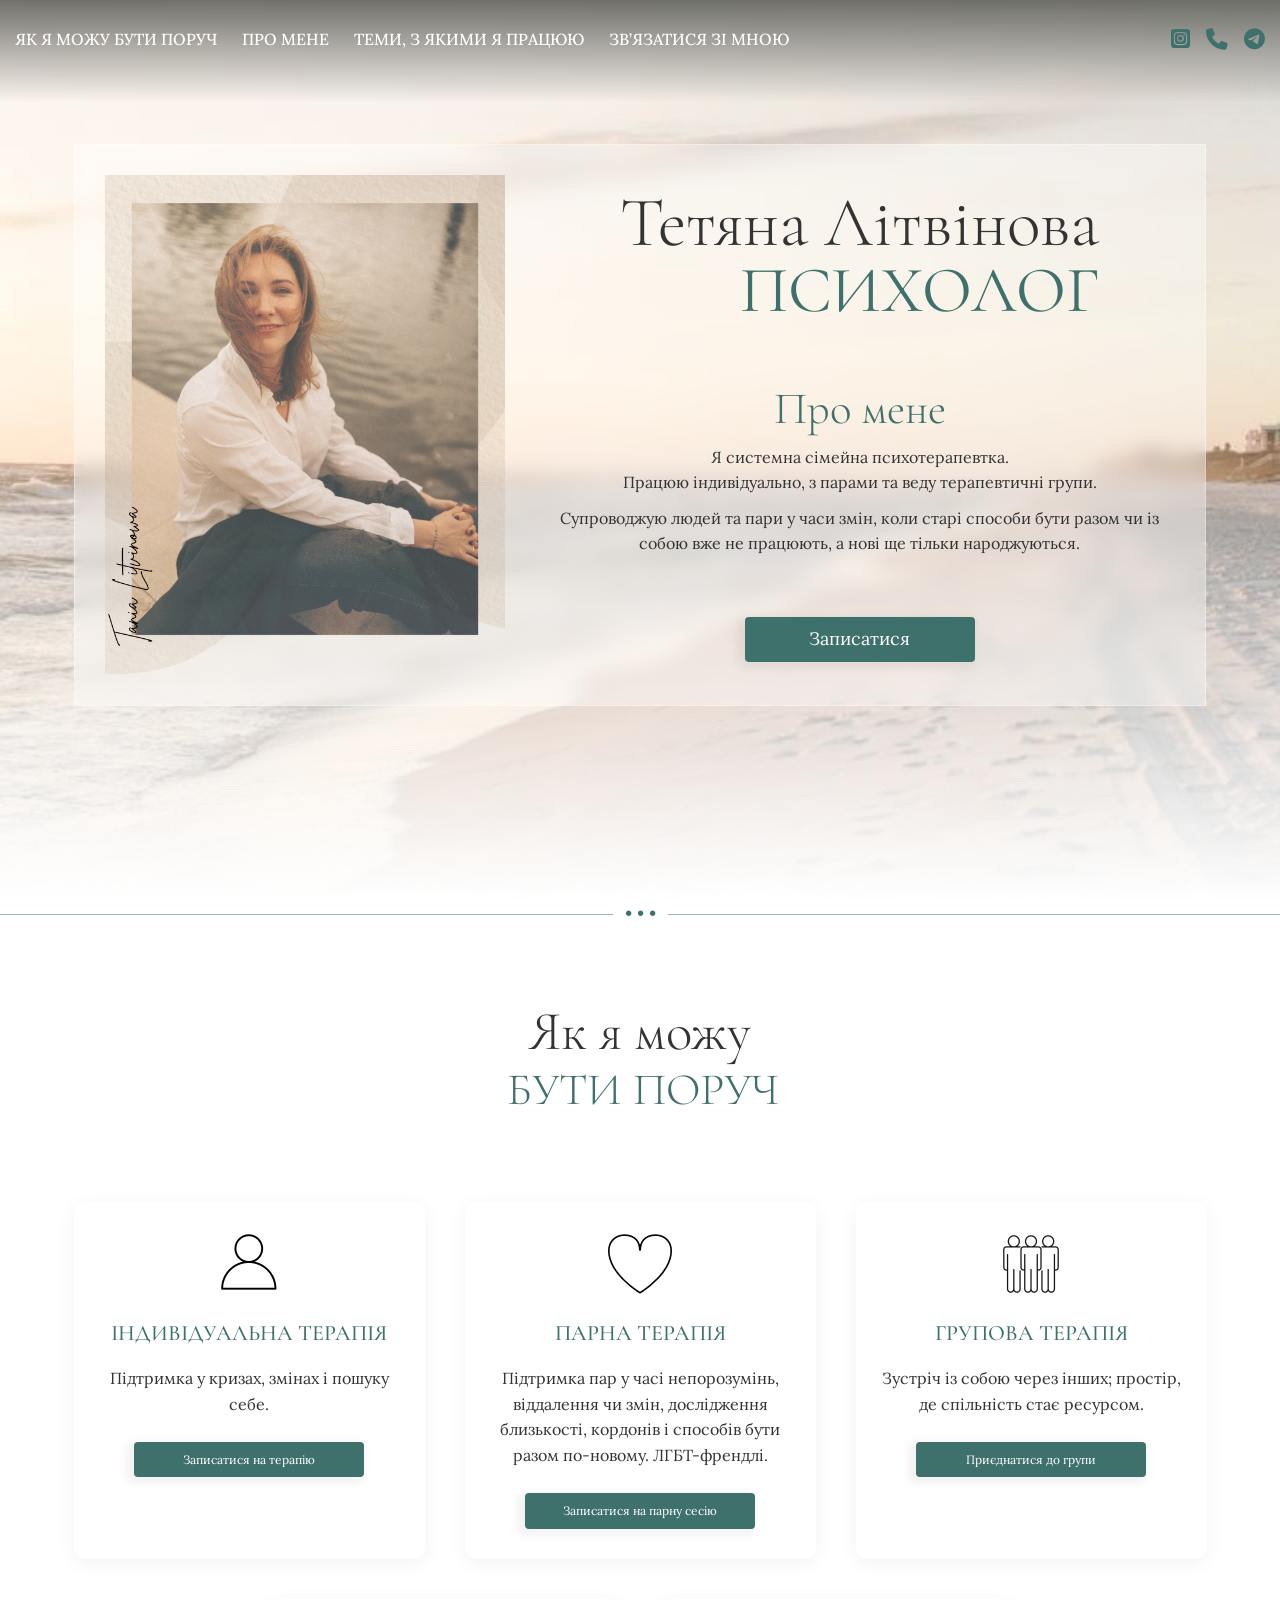
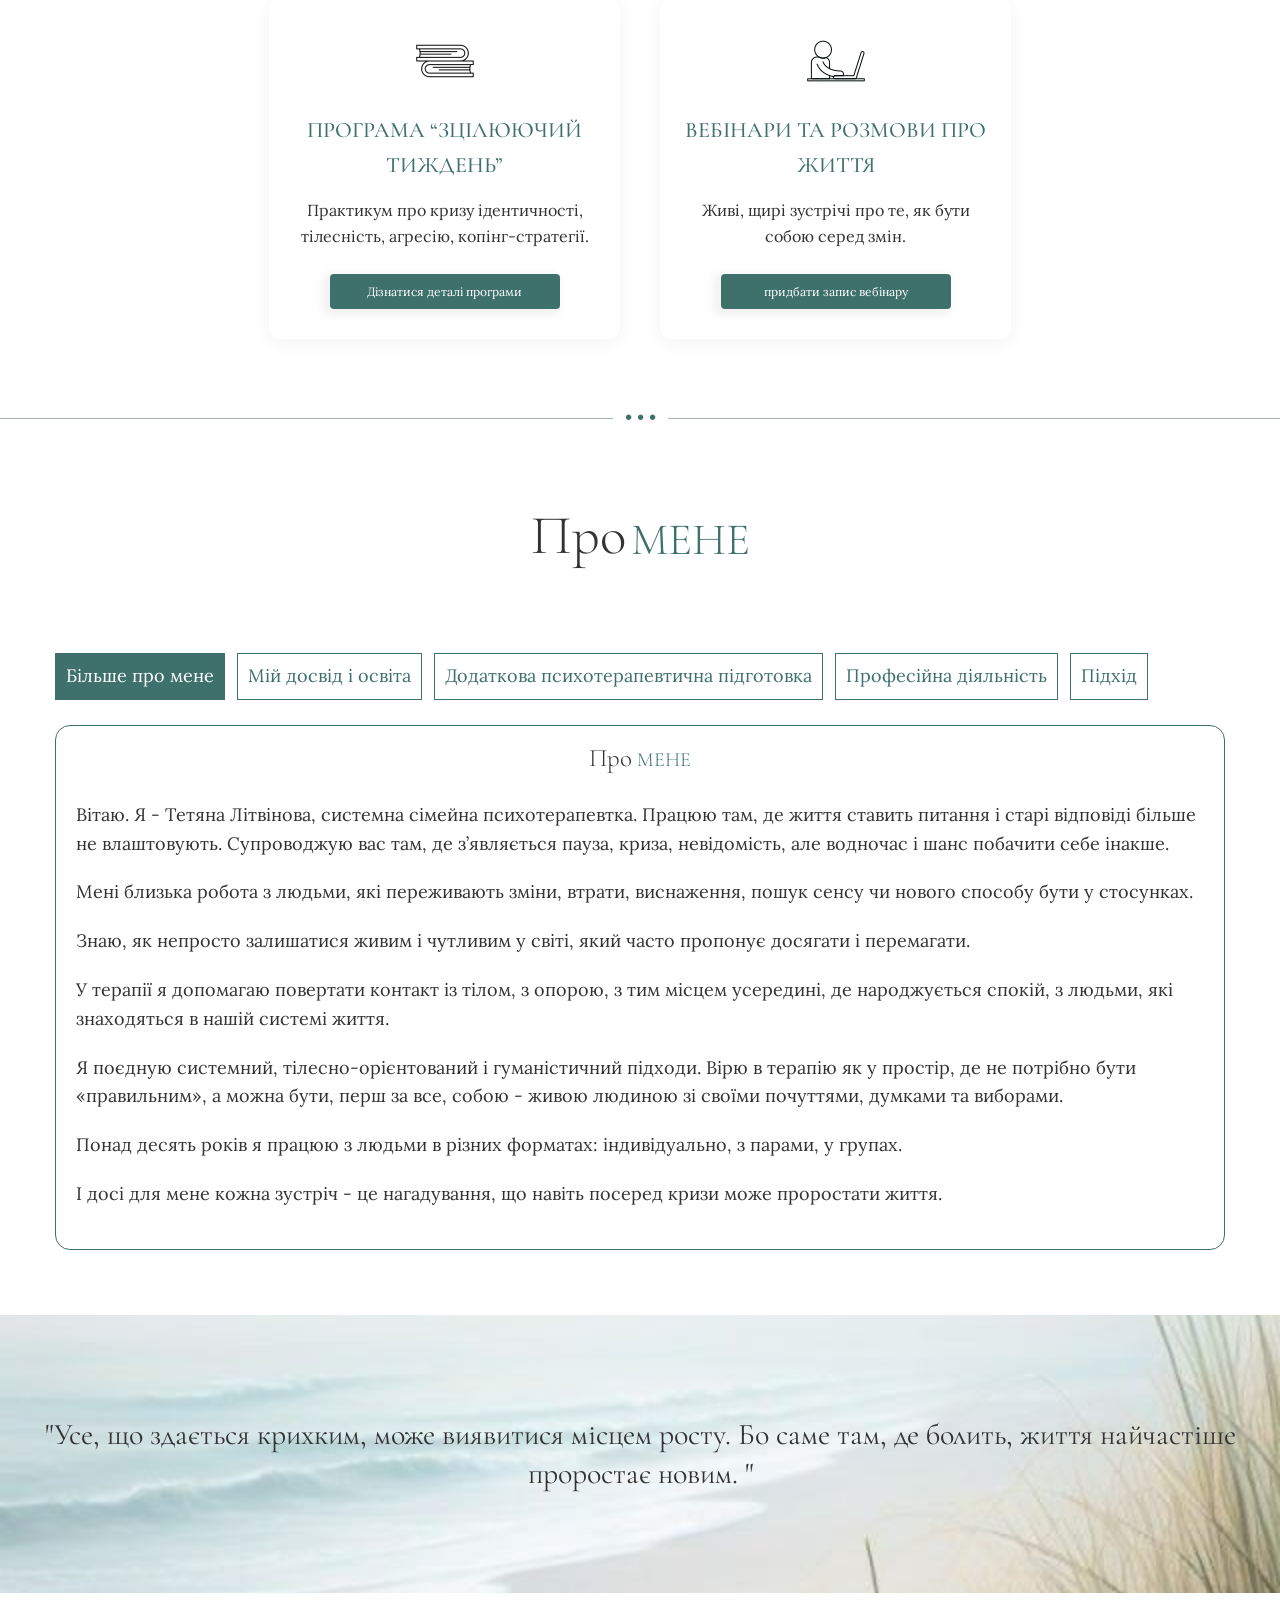
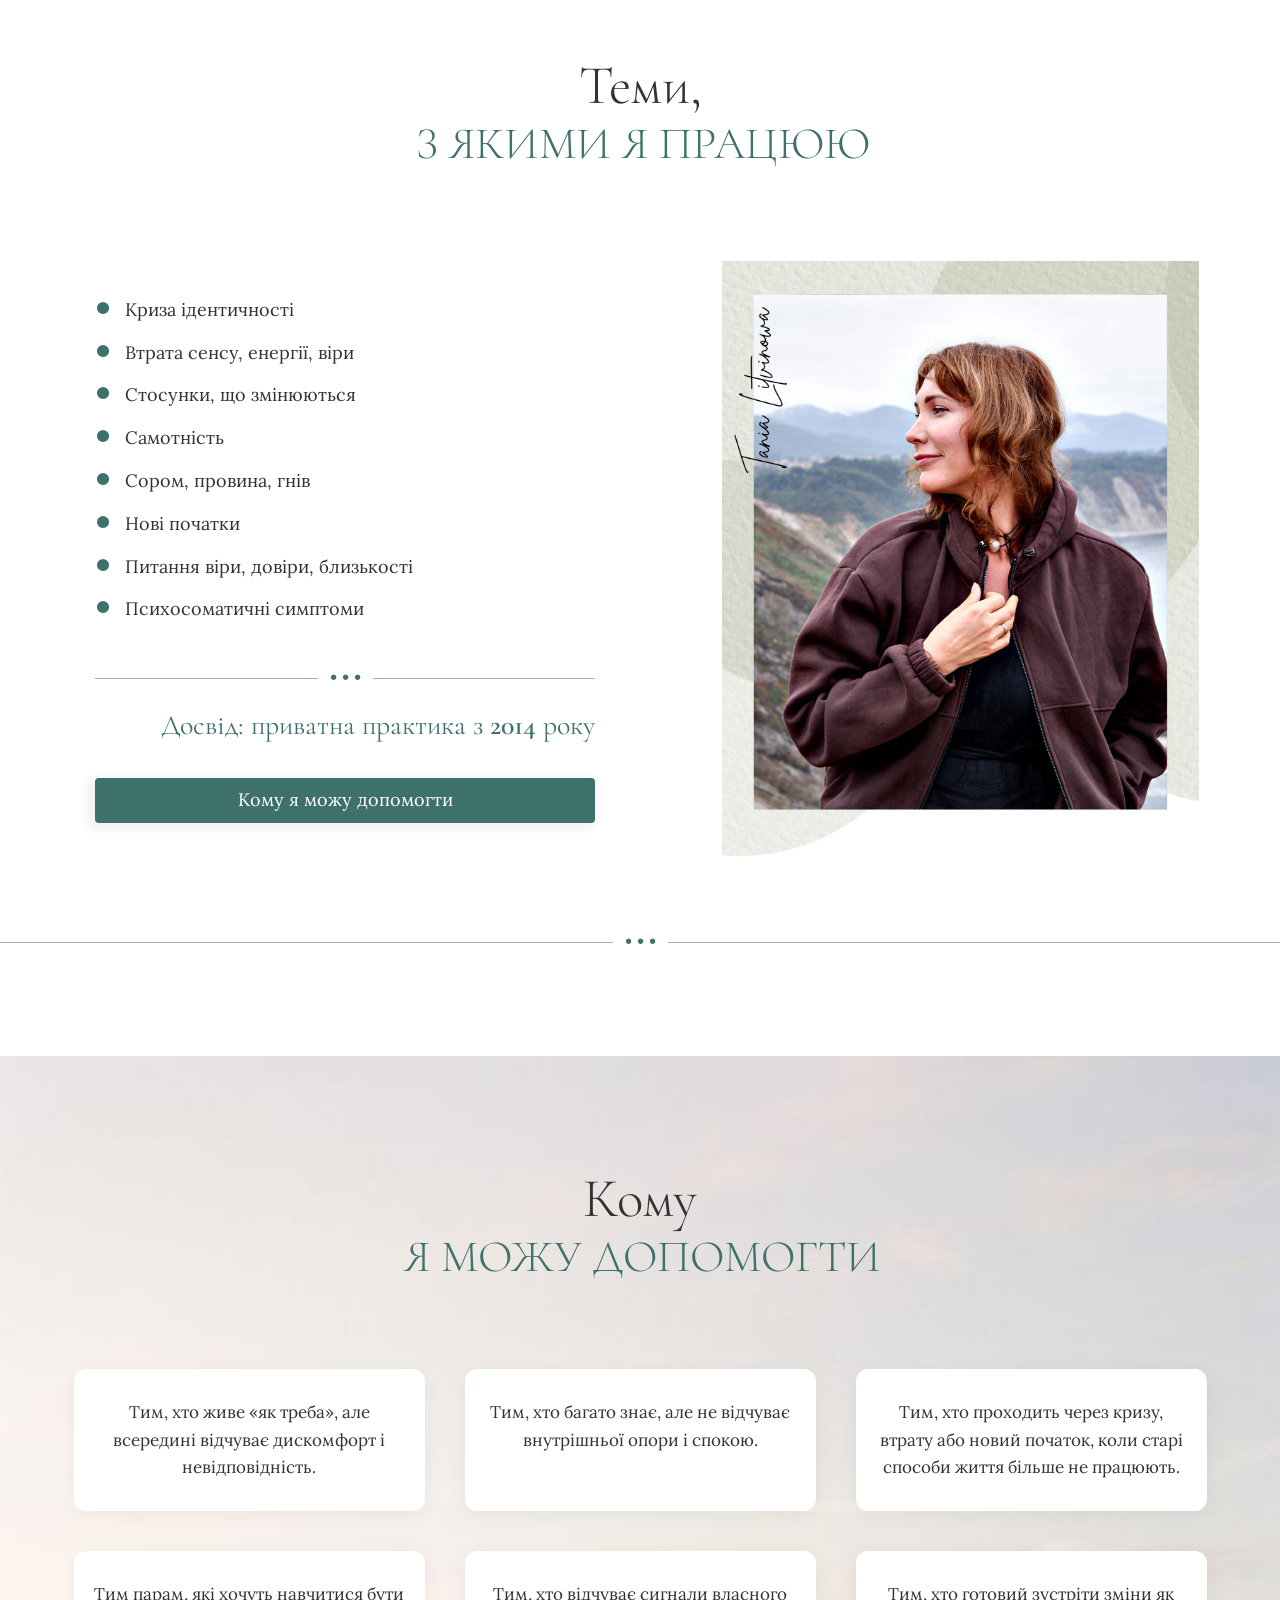
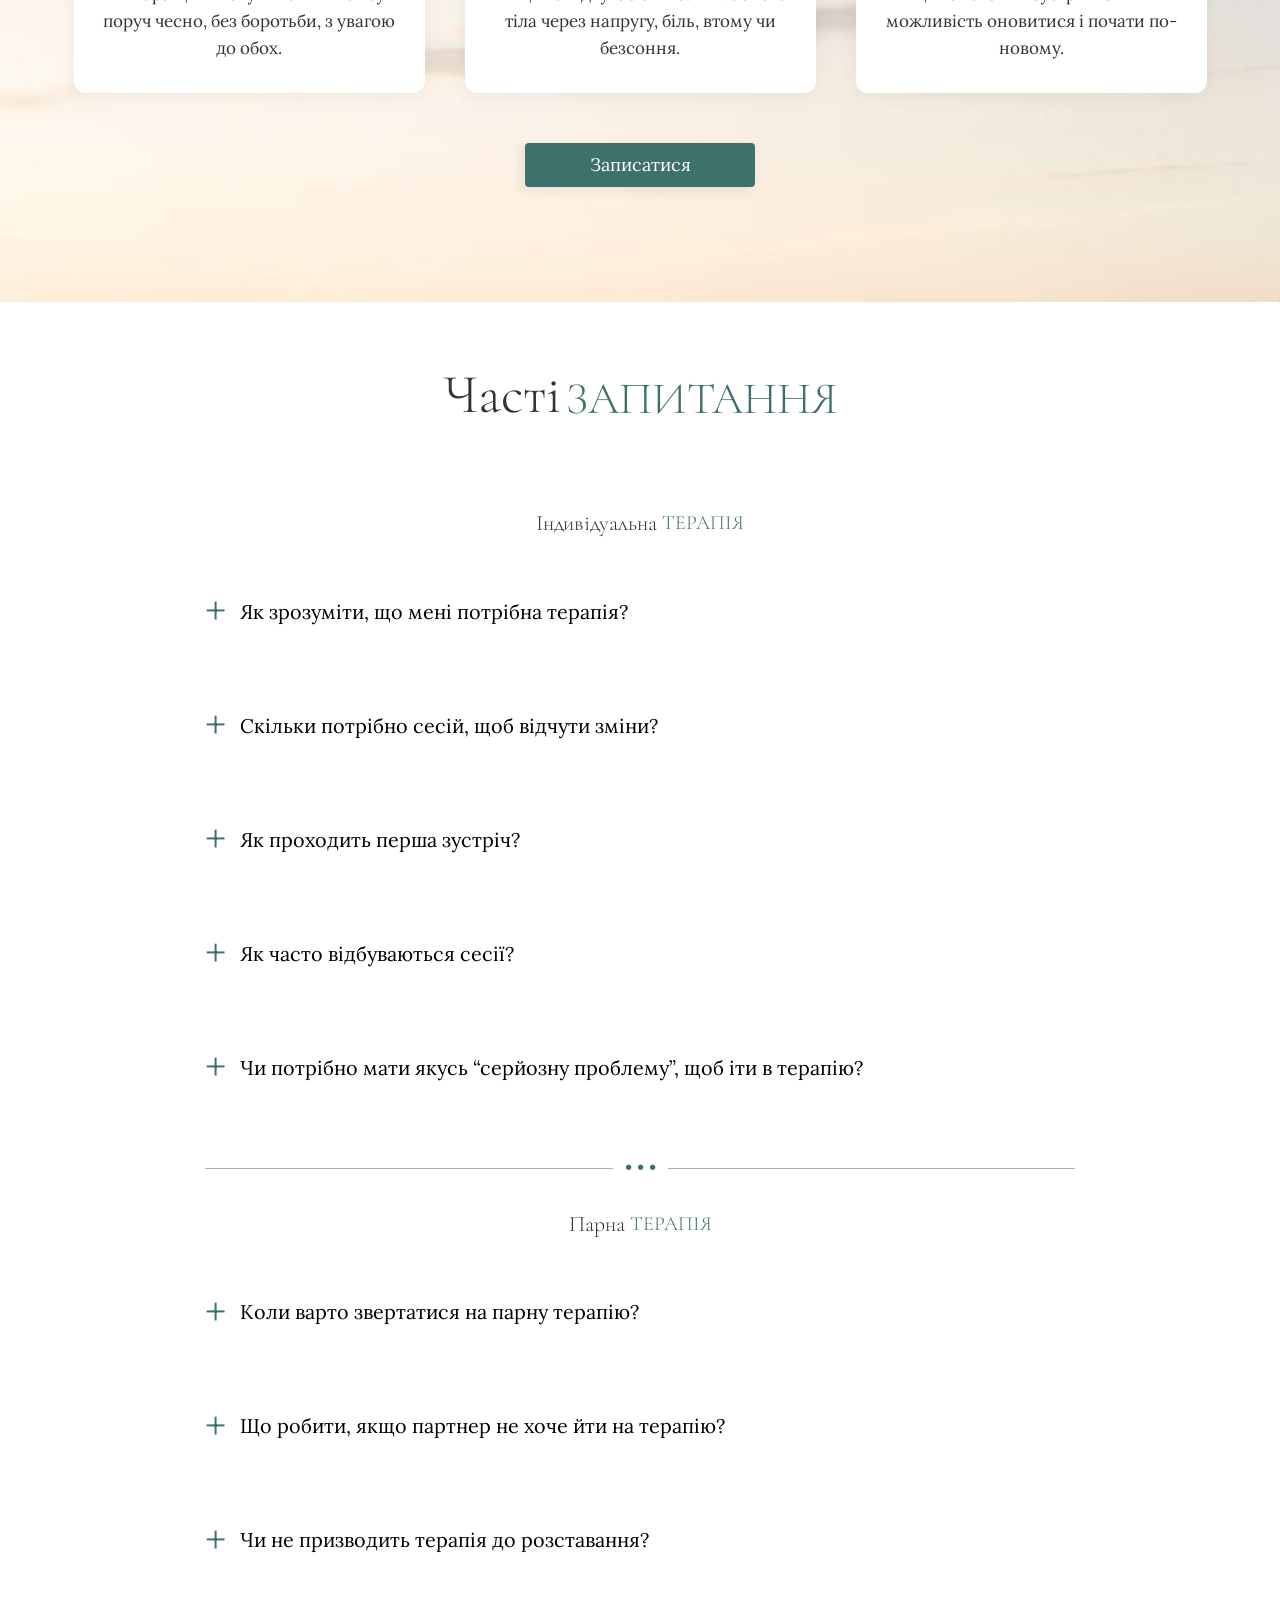
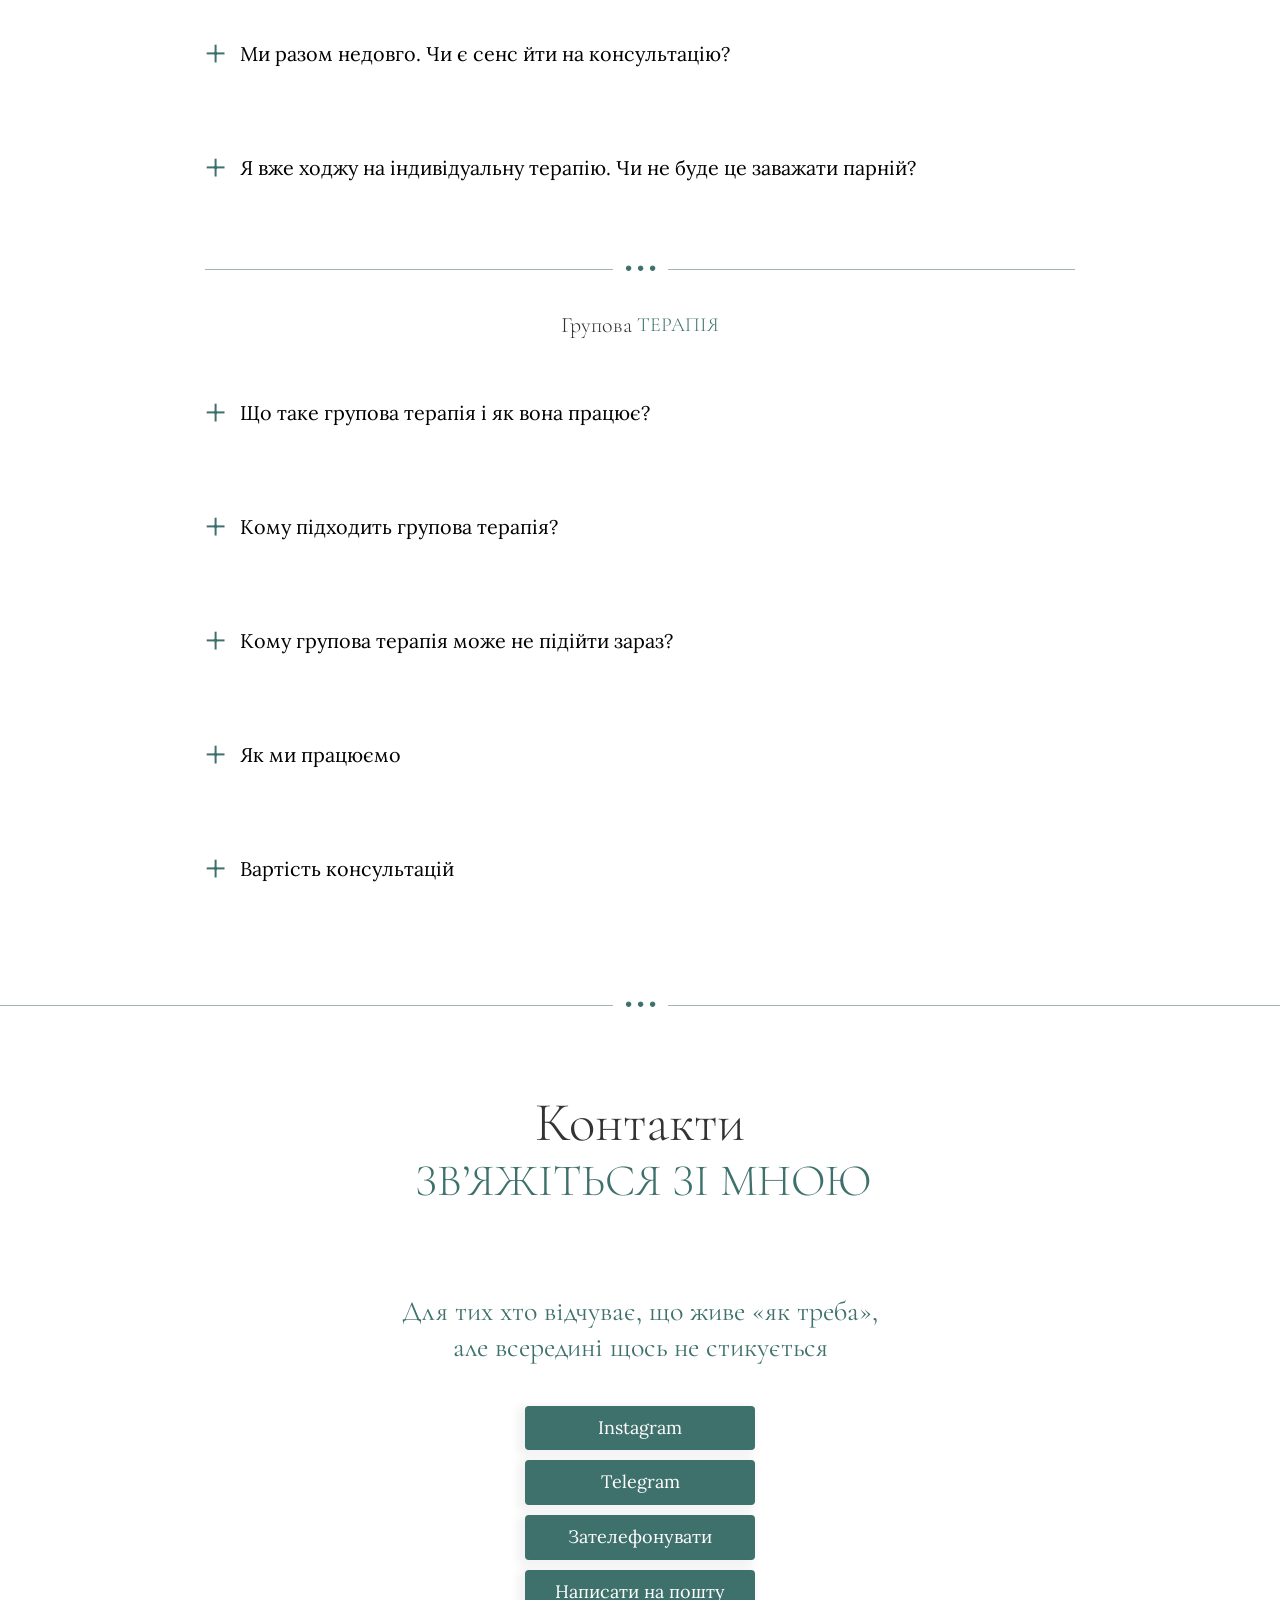
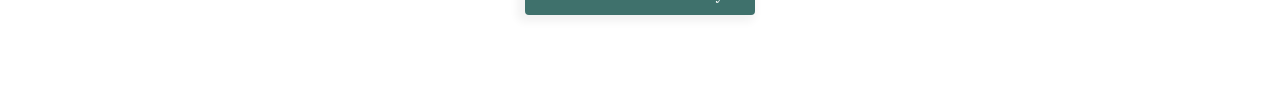
==== index.html @ d0e7b28f "Add files via upload" ====
<!DOCTYPE html>
<html lang="uk">
  <head>
    <meta charset="utf-8" />
    <meta name="viewport" content="width=device-width, initial-scale=1" />
    <title>Тетяна Літвінова | Психолог, cистемна сімейна психотерапевтка</title>
    <meta
      name="description"
      content="Тетяна Літвінова — психолог, системна сімейна психотерапевтка. Індивідуальна терапія, парна та групова робота, супровід у кризах, втраті та змінах."
    />
    <meta
      name="keywords"
      content="психолог, сімейна терапія, психотерапевт, парна терапія, групова терапія, супровід у кризах, зміни, втрати, особистісний розвиток"
    />
    <meta name="author" content="Тетяна Літвінова" />
    <meta name="robots" content="index, follow" />
    <meta
      property="og:title"
      content="Тетяна Літвінова — Психолог та Сімейна психотерапевтка"
    />
    <meta
      property="og:description"
      content="Супровід людей та пар у періоди змін, криз та нових початків. Індивідуальна, парна та групова терапія."
    />
    <link
      rel="stylesheet"
      href="https://cdnjs.cloudflare.com/ajax/libs/font-awesome/6.4.2/css/all.min.css"
    />
    <link rel="stylesheet" href="styles.css" />
  </head>

  <body>
    <header class="header">
      <div class="burger" id="burger">
        <span></span>
        <span></span>
        <span></span>
      </div>
      <nav class="nav" id="nav">
        <ul class="nav-list">
          <li><a href="#services">Як я можу бути поруч</a></li>
          <li><a href="#about">Про мене</a></li>
          <li><a href="#themes">Теми, з якими я працюю</a></li>
          <li><a href="#contact">Зв’язатися зі мною</a></li>
        </ul>
        <div class="social">
          <a
            href="https://www.instagram.com/nataliia_drozdovska"
            target="_blank"
            ><i class="fa-brands fa-square-instagram"></i
          ></a>
          <a href="tel:+34603623984"><i class="fa-solid fa-phone"></i></a>
          <a href="https://t.me/+34603623984" target="_blank"
            ><i class="fa-brands fa-telegram"></i
          ></a>
        </div>
      </nav>

      <div class="header-text">
        <img
          src="images/TaniaLitvinowa.png"
          alt="Тетяна Літвінова — психолог, системна сімейна психотерапевтка"
        />
        <div class="text">
          <h1>
            Тетяна Літвінова
            <span>Психолог</span>
          </h1>
          <img
            src="images/TaniaLitvinowa.png"
            alt="Тетяна Літвінова — психолог, системна сімейна психотерапевтка"
          />
          <div class="text-p">
            <p>
              <span>Про мене </span><br />
              Я системна сімейна психотерапевтка.
              <br />
              Працюю індивідуально, з парами та веду терапевтичні групи.
            </p>
            <p>
              Супроводжую людей та пари у часи змін, коли старі способи бути
              разом чи із собою вже не працюють, а нові ще тільки народжуються.
            </p>
          </div>

          <a href="https://t.me/+34603623984" target="_blank" class="btn"
            >Записатися</a
          >
        </div>
      </div>
    </header>
    <div class="divider-dots">• • •</div>
    <section id="services">
      <div class="container">
        <h2 class="title title-column">Як я можу <span>бути поруч</span></h2>
        <div class="services-grid">
          <div class="service-card">
            <div class="service-icon">
              <img src="images/icons/person.png" alt="Індивідуальна терапія" />
            </div>
            <h3>Індивідуальна терапія</h3>
            <p>Підтримка у кризах, змінах і пошуку себе.</p>
            <a href="https://t.me/+34603623984" class="btn"
              >Записатися на терапію</a
            >
          </div>

          <div class="service-card">
            <div class="service-icon">
              <img src="images/icons/heart-outline.png" alt="Парна терапія" />
            </div>
            <h3>Парна терапія</h3>
            <p>
              Підтримка пар у часі непорозумінь, віддалення чи змін, дослідження
              близькості, кордонів і способів бути разом по-новому.
              ЛГБТ-френдлі.
            </p>
            <a href="https://t.me/+34603623984" class="btn"
              >Записатися на парну сесію</a
            >
          </div>

          <div class="service-card">
            <div class="service-icon">
              <img src="images/icons/group.png" alt="Групова терапія" />
            </div>
            <h3>Групова терапія</h3>
            <p>
              Зустріч із собою через інших; простір, де спільність стає
              ресурсом.
            </p>
            <a href="https://t.me/+34603623984" class="btn"
              >Приєднатися до групи</a
            >
          </div>

          <div class="service-card">
            <div class="service-icon">
              <img
                src="images/icons/program.png"
                alt="Програма “Зцілюючий тиждень”"
              />
            </div>
            <h3>Програма “Зцілюючий тиждень”</h3>
            <p>
              Практикум про кризу ідентичності, тілесність, агресію,
              копінг-стратегії.
            </p>
            <a href="https://t.me/+34603623984" class="btn"
              >Дізнатися деталі програми</a
            >
          </div>

          <div class="service-card">
            <div class="service-icon">
              <img
                src="images/icons/laptop.png"
                alt="Вебінари та розмови про життя"
              />
            </div>
            <h3>Вебінари та розмови про життя</h3>
            <p>Живі, щирі зустрічі про те, як бути собою серед змін.</p>
            <a href="https://t.me/+34603623984" class="btn"
              >придбати запис вебінару</a
            >
          </div>
        </div>
      </div>
    </section>
    <div class="divider-dots">• • •</div>
    <section id="about">
      <div class="container">
        <h2 class="title">Про <span>мене</span></h2>
        <div class="tabs-buttons">
          <button class="tab-btn active" data-tab="about-more">
            Більше про мене
          </button>
          <button class="tab-btn" data-tab="education">
            Мій досвід і освіта
          </button>
          <button class="tab-btn" data-tab="additional">
            Додаткова психотерапевтична підготовка
          </button>
          <button class="tab-btn" data-tab="work">Професійна діяльність</button>
          <button class="tab-btn" data-tab="approach">Підхід</button>
        </div>

        <div id="about-more" class="tab-content active">
          <h2 class="title">Про <span>мене</span></h2>
          <p>
            Вітаю. Я - Тетяна Літвінова, системна сімейна психотерапевтка.
            Працюю там, де життя ставить питання і старі відповіді більше не
            влаштовують. Супроводжую вас там, де з’являється пауза, криза,
            невідомість, але водночас і шанс побачити себе інакше.
          </p>
          <p>
            Мені близька робота з людьми, які переживають зміни, втрати,
            виснаження, пошук сенсу чи нового способу бути у стосунках.
          </p>
          <p>
            Знаю, як непросто залишатися живим і чутливим у світі, який часто
            пропонує досягати і перемагати.
          </p>
          <p>
            У терапії я допомагаю повертати контакт із тілом, з опорою, з тим
            місцем усередині, де народжується спокій, з людьми, які знаходяться
            в нашій системі життя.
          </p>
          <p>
            Я поєдную системний, тілесно-орієнтований і гуманістичний підходи.
            Вірю в терапію як у простір, де не потрібно бути «правильним», а
            можна бути, перш за все, собою - живою людиною зі своїми почуттями,
            думками та виборами.
          </p>
          <p>
            Понад десять років я працюю з людьми в різних форматах:
            індивідуально, з парами, у групах.
          </p>
          <p>
            І досі для мене кожна зустріч - це нагадування, що навіть посеред
            кризи може проростати життя.
          </p>
        </div>

        <div id="education" class="tab-content">
          <h2 class="title title-column">Мій досвід <span>і освіта</span></h2>
          <ul>
            <li>
              Магістр психології, Миколаївський національний університет імені
              В. Сухомлинського (2005)
            </li>
            <li>
              Повна психотерапевтична освіта в напрямі системної сімейної
              психотерапії, Харківський проєкт Української спілки
              психотерапевтів (2013–2020)
            </li>
            <li>Пропедевтика психічних розладів (УПУ, 2018)</li>
            <li>Регулярна супервізійна та інтервізійна практика (2018–2025)</li>
          </ul>
        </div>

        <div id="additional" class="tab-content">
          <h2 class="title title-column">
            Додаткова психотерапевтична <span>підготовка</span>
          </h2>
          <ul>
            <li>Тілесна психотерапія, Дніпро (2011–2012)</li>
            <li>
              Тренінги з кризової та травматичної допомоги дітям і дорослим,
              Save the Children, ADRA, Червоний Хрест України (2014–2017)
            </li>
            <li>
              Курс «Позитивне батьківство», МБФ «Крок з надією» (2017–2018)
            </li>
            <li>
              Моделі стрес-менеджменту та резільєнтності, міжнародна програма
              ADRA SK, Університет Loma Linda (США) (2015–2018)
            </li>
            <li>
              Спеціалізація з групової психотерапії (метод гештальт),
              Національна асоціація гештальт-терапевтів України (НАГТУ),
              (2025–2026)
            </li>
          </ul>
        </div>

        <div id="work" class="tab-content">
          <h2 class="title title-column">Професійна <span>діяльність</span></h2>
          <ul>
            <li>
              2014–2019 рр. — психолог у міжнародному благодійному фонді «Крок з
              надією»
            </li>
            <li>
              З 2014 р. — приватна психотерапевтична практика (індивідуальна,
              парна та групова робота)
            </li>
            <li>
              Веду терапевтичні групи й авторські програми:
              <ul>
                <li>
                  «Зцілюючий тиждень» — практикум про кризу ідентичності,
                  тілесність, агресію й копінг-стратегії
                </li>
                <li>
                  «Розмови про життя» — серія вебінарів про те, як бути собою
                  серед змін
                </li>
              </ul>
            </li>
          </ul>
        </div>

        <div id="approach" class="tab-content">
          <h2 class="title">Підхід <span>у роботі</span></h2>
          <p>
            У роботі поєдную системний, тілесно-орієнтований і гуманістичний
            підходи. Основні мої принципи - повага, турбота і цікавість до
            людини.
          </p>
        </div>
      </div>
    </section>
    <section id="quote">
      <div class="container">
        <h3>
          <span>"</span>Усе, що здається крихким, може виявитися місцем росту.
          Бо саме там, де болить, життя найчастіше проростає новим.
          <span>"</span>
        </h3>
      </div>
    </section>

    <section id="themes">
      <div class="container">
        <div class="themes">
          <h2 class="title title-column">
            Теми, <span>з якими я працюю</span>
          </h2>
          <div class="themes-wrapper">
            <div class="themes-text">
              <ul class="themes-list">
                <li>Криза ідентичності</li>
                <li>Втрата сенсу, енергії, віри</li>
                <li>Стосунки, що змінюються</li>
                <li>Самотність</li>
                <li>Сором, провина, гнів</li>
                <li>Нові початки</li>
                <li>Питання віри, довіри, близькості</li>
                <li>Психосоматичні симптоми</li>
              </ul>
              <div class="divider-dots">• • •</div>
              <p class="themes-experience">
                Досвід: приватна практика з <span>2014</span> року
              </p>
              <a href="#help" class="btn">Кому я можу допомогти</a>
            </div>

            <div class="themes-image">
              <img
                src="images/TaniaLitvinowaThemes.png"
                alt="Психотерапевтка Тетяна Літвінова"
              />
            </div>
          </div>
        </div>
      </div>
    </section>

    <div class="divider-dots">• • •</div>
    <section id="help">
      <div class="container">
        <h2 class="title title-column">Кому <span>я можу допомогти</span></h2>

        <div class="help-grid">
          <div class="help-card">
            <p>
              Тим, хто живе «як треба», але всередині відчуває дискомфорт і
              невідповідність.
            </p>
          </div>

          <div class="help-card">
            <p>
              Тим, хто багато знає, але не відчуває внутрішньої опори і спокою.
            </p>
          </div>

          <div class="help-card">
            <p>
              Тим, хто проходить через кризу, втрату або новий початок, коли
              старі способи життя більше не працюють.
            </p>
          </div>

          <div class="help-card">
            <p>
              Тим парам, які хочуть навчитися бути поруч чесно, без боротьби, з
              увагою до обох.
            </p>
          </div>

          <div class="help-card">
            <p>
              Тим, хто відчуває сигнали власного тіла через напругу, біль, втому
              чи безсоння.
            </p>
          </div>

          <div class="help-card">
            <p>
              Тим, хто готовий зустріти зміни як можливість оновитися і почати
              по-новому.
            </p>
          </div>
        </div>
        <a href="https://t.me/+34603623984" target="_blank" class="btn"
          >Записатися</a
        >
      </div>
    </section>

    <section class="faq">
      <div class="container">
        <h2 class="title">Часті <span>запитання</span></h2>
        <h2 class="title title-f">Індивідуальна <span>терапія</span></h2>
        <div class="faq-item">
          <button class="faq-question">
            <span class="faq-icon">+</span>
            Як зрозуміти, що мені потрібна терапія?
          </button>
          <div class="faq-answer">
            <p>
              Якщо ви часто відчуваєте напругу, розгубленість, втому чи
              повторюєте схожі ситуації, то можливо, настав час звернутися по
              підтримку. Терапія - це простір, де можна побачити себе ясніше й
              навчитися бути з тим, що є і змінити те, що можливо змінити.
            </p>
          </div>
        </div>
        <div class="faq-item">
          <button class="faq-question">
            <span class="faq-icon">+</span>
            Скільки потрібно сесій, щоб відчути зміни?
          </button>
          <div class="faq-answer">
            <p>
              Це залежить від вашого запиту і теми, з якою ви приходите. Якщо
              мова про конкретну ситуацію, наприклад, складне рішення, новий
              етап у житті, напружений період у стосунках, то іноді кількох
              зустрічей достатньо, щоб побачити напрям і відчути полегшення.
              <br /><br />Коли ж ідеться про глибші процеси: повторювані
              патерни, травматичний досвід, труднощі у вираженні почуттів чи
              побудові близькості, то терапія стає шляхом. Тоді робота може
              тривати кілька місяців або й довше. <br /><br />Зміни зазвичай
              починаються не з великих рішень, а з моментів усвідомлення коли ви
              вперше помічаєте, що реагуєте інакше, говорите від себе, чіткіше
              розумієте, що з вами відбувається. І саме ці малі зсуви з часом
              формують глибокі зміни.
            </p>
          </div>
        </div>
        <div class="faq-item">
          <button class="faq-question">
            <span class="faq-icon">+</span>
            Як проходить перша зустріч?
          </button>
          <div class="faq-answer">
            <p>
              Ми знайомимось, ви розповідаєте про запит і те, що вас турбує. Я
              ставлю уточнювальні запитання, щоб зрозуміти контекст, і
              наприкінці коротко окреслюю напрям подальшої роботи.
            </p>
          </div>
        </div>
        <div class="faq-item">
          <button class="faq-question">
            <span class="faq-icon">+</span>
            Як часто відбуваються сесії?
          </button>
          <div class="faq-answer">
            <p>
              Зазвичай, раз на тиждень, у сталий день і час. Іноді — раз на два
              тижні, якщо процес уже стабільний.
            </p>
          </div>
        </div>
        <div class="faq-item">
          <button class="faq-question">
            <span class="faq-icon">+</span>
            Чи потрібно мати якусь “серйозну проблему”, щоб іти в терапію?
          </button>
          <div class="faq-answer">
            <p>
              Ні. Терапія — це не лише про кризу. Часто люди приходять, коли
              хочуть більше розуміти себе, вчитися говорити про почуття або
              зробити своє життя більш живим і усвідомленим.
            </p>
          </div>
        </div>
        <div class="divider-dots">• • •</div>
        <h2 class="title title-f">Парна <span>терапія</span></h2>
        <div class="faq-item">
          <button class="faq-question">
            <span class="faq-icon">+</span>
            Коли варто звертатися на парну терапію?
          </button>
          <div class="faq-answer">
            <p>
              На будь-якому етапі стосунків: коли важко домовитися, зникає
              близькість, повторюються конфлікти або просто хочеться покращити
              контакт.
            </p>
          </div>
        </div>
        <div class="faq-item">
          <button class="faq-question">
            <span class="faq-icon">+</span>
            Що робити, якщо партнер не хоче йти на терапію?
          </button>
          <div class="faq-answer">
            <p>
              Іноді достатньо, щоб прийшов хтось один. Коли ви починаєте
              змінювати спосіб взаємодії, це вже впливає на динаміку пари. Часто
              з часом до процесу приєднується і партнер.
            </p>
          </div>
        </div>
        <div class="faq-item">
          <button class="faq-question">
            <span class="faq-icon">+</span>
            Чи не призводить терапія до розставання?
          </button>
          <div class="faq-answer">
            <p>
              Терапія не «ламає» стосунки. Терапія допомагає побачити, що між
              вами відбувається насправді. Іноді це дає сили й навички бути
              ближчими, домовлятися і чути одне одного. <br />
              <br />
              А іноді показує, що зв’язок уже вичерпався або потребує нової
              форми. У будь-якому разі терапія не про розрив, а про ясність і
              повагу: до себе, партнера і того, що між вами було.
            </p>
          </div>
        </div>
        <div class="faq-item">
          <button class="faq-question">
            <span class="faq-icon">+</span>
            Ми разом недовго. Чи є сенс йти на консультацію?
          </button>
          <div class="faq-answer">
            <p>
              Сенс завжди є, якщо ви відчуваєте в цьому потребу. Терапія на
              ранньому етапі розвитку стосунків може стати важливим місцем, щоб
              одразу створювати здорову основу для стосунків, замість розгрібати
              кризи пізніше.
            </p>
          </div>
        </div>
        <div class="faq-item">
          <button class="faq-question">
            <span class="faq-icon">+</span>
            Я вже ходжу на індивідуальну терапію. Чи не буде це заважати парній?
          </button>
          <div class="faq-answer">
            <p>
              Навпаки, допоможе. Індивідуальна терапія підтримує ваш особистий
              процес, а парна допомагає будувати спільний. Вони можуть гарно
              доповнювати одна одну.
            </p>
          </div>
        </div>
        <div class="divider-dots">• • •</div>
        <h2 class="title title-f">Групова <span>терапія</span></h2>
        <div class="faq-item">
          <button class="faq-question">
            <span class="faq-icon">+</span>
            Що таке групова терапія і як вона працює?
          </button>
          <div class="faq-answer">
            <p>
              Групова терапія - це не просто «кілька людей на одному сеансі». Це
              живий простір взаємодії, де кожен учасник водночас бачить інших і
              віддзеркалюється у них. Через реакції, емоції, історії й навіть
              мовчання народжується щось важливе - розуміння себе у стосунках.
              <br />
              <br />
              Ведучий чи ведучі групи підсвічують учасникам їх способи взаємодії
              і побудови стосунків. Завдяки такій роботі вдається зрушити з
              місця ті звичні способи комунікації, які можуть бути недоступними
              або доступними через довгий час в індивідуальному підході.
              <br /><br />
              У групі ми стикаємось із тим, що зазвичай не помічаємо: як ми
              вступаємо в контакт, як віддаляємось, як реагуємо на чужі емоції,
              що нас дратує чи зворушує. Це місце, де можна спробувати бути
              інакше — чесніше, спокійніше, відвертіше. І водночас отримати
              досвід прийняття, коли тебе бачать цілком, без оцінок.
              <br /><br />
              Група працює як жива модель стосунків: ви вчитеся помічати свої
              кордони, говорити про потреби, витримувати емоції, свої й чужі. І
              поступово це починає відображатися у вашому повсякденному житті: у
              родині, роботі, партнерстві.
            </p>
          </div>
        </div>
        <div class="faq-item">
          <button class="faq-question">
            <span class="faq-icon">+</span>
            Кому підходить групова терапія?
          </button>
          <div class="faq-answer">
            <p>
              Тим, хто хоче бачити, як він проявляється у стосунках. Кому цікаво
              спостерігати, як він реагує, коли хтось поруч злиться, мовчить,
              підтримує чи викликає симпатію. Тим, хто прагне більшої свободи
              серед інших: не підлаштовуватись, не віддалятись, а залишатися
              собою у контакті.
              <br /><br />
              Групова терапія допомагає навчитися говорити про себе прямо, але з
              повагою, слухати без оцінки, витримувати різність і все, що в ній
              народжується. <br /><br />Це безпечний простір, у якому можна
              поступово відчути: “зі мною можна бути різним, справжнім, живим”.
            </p>
          </div>
        </div>
        <div class="faq-item">
          <button class="faq-question">
            <span class="faq-icon">+</span>
            Кому групова терапія може не підійти зараз?
          </button>
          <div class="faq-answer">
            <p>
              Якщо ви переживаєте гострий емоційний чи травматичний стан, коли
              важко витримувати контакт або чути інших, то тоді краще почати з
              індивідуальної терапії. Там можна спершу стабілізувати свій стан,
              відновити відчуття безпеки і вже потім приєднатися до групи.

              <br /><br />Також груповий формат може бути складним, якщо є
              виражена соціальна тривога, коли будь-яка взаємодія з іншими
              викликає паніку. У таких випадках група може стати наступним
              кроком після етапу індивідуальної роботи.

              <br /><br />Група — це не “для всіх одразу”. Вона починається
              тоді, коли з’являється внутрішня готовність бути поміченим і
              бачити інших, коли цікавість до життя трохи сильніша за страх.

              <br /><br />Чи можна поєднувати групову й індивідуальну терапію?
              Так. Це навіть підсилює ефект. У групі ви переживаєте новий
              досвід, а в індивідуальній роботі осмислюєте й інтегруєте його.
            </p>
          </div>
        </div>
        <div class="faq-item">
          <button class="faq-question">
            <span class="faq-icon">+</span>
            Як ми працюємо
          </button>
          <div class="faq-answer">
            <p>
              1. Оплата консультації здійснюється заздалегідь, за 24 години до
              початку.
              <br /><br />2. Якщо зустріч скасована або перенесена пізніше ніж
              за 24 години, вона вважається проведеною і оплачується у повному
              розмірі. <br /><br />3. Якщо скасування або перенос з мого боку
              відбувається менш ніж за 24 години — наступна сесія для вас
              безкоштовна.

              <br /><br />Працюємо через платформу Zoom або Google Meet

              <br /><br />Вартість консультацій Індивідуальна терапія — 50
              хвилин / 60 € Парна терапія — 60 хвилин / 70 € Групова терапія —
              2,5-3 години /40 € Оплата здійснюється через банківський рахунок
              (український чи європейський) або PayPal
            </p>
          </div>
        </div>
        <div class="faq-item">
          <button class="faq-question">
            <span class="faq-icon">+</span>
            Вартість консультацій
          </button>
          <div class="faq-answer">
            <p>
              Індивідуальна терапія — 50 хвилин / 60 €
              <br /><br />Парна терапія — 60 хвилин / 70 € <br /><br />Групова
              терапія — 2,5-3 години /40 €

              <br /><br />Оплата здійснюється через банківський рахунок
              (український чи європейський) або PayPal
            </p>
          </div>
        </div>
      </div>
    </section>
    <div class="divider-dots">• • •</div>
    <section id="contacts">
      <div class="container">
        <h2 class="title title-column">
          Контакти <span>Зв’яжіться зі мною</span>
        </h2>
        <p class="themes-experience">
          Для тих хто відчуває, що живе «як треба», але всередині щось не
          стикується
        </p>
        <div class="btn-list">
          <a
            class="btn"
            href="https://www.instagram.com/nataliia_drozdovska"
            target="_blank"
          >
            Instagram
          </a>
          <a class="btn" href="https://t.me/+34603623984" target="_blank">
            Telegram
          </a>
          <a class="btn" href="tel:+34603623984" target="_blank">
            Зателефонувати
          </a>
          <a class="btn" href="mailto:tanlitvinova@gmail.com" target="_blank">
            Написати на пошту
          </a>
        </div>
      </div>
    </section>

    <script>
      const burger = document.getElementById("burger");
      const nav = document.getElementById("nav");

      burger.addEventListener("click", () => {
        burger.classList.toggle("active");
        nav.classList.toggle("active");
      });
    </script>
    <script>
      document.querySelectorAll(".faq-question").forEach((button) => {
        button.addEventListener("click", () => {
          const item = button.parentElement;
          item.classList.toggle("active");
        });
      });
    </script>

    <script>
      const tabs = document.querySelectorAll(".tab-btn");
      const contents = document.querySelectorAll(".tab-content");

      tabs.forEach((tab) => {
        tab.addEventListener("click", () => {
          tabs.forEach((t) => t.classList.remove("active"));
          contents.forEach((c) => c.classList.remove("active"));

          tab.classList.add("active");
          document.getElementById(tab.dataset.tab).classList.add("active");
        });
      });
    </script>
  </body>
</html>
---- styles.css ----
@import url("https://fonts.googleapis.com/css2?family=Cormorant+Garamond:ital,wght@0,300..700;1,300..700&family=Lora:ital,wght@0,400..700;1,400..700&display=swap");

:root {
  --green: #c3c29df2;
  --green-d: #a5a58d;
  --green-dd: #6b705c;
  --terak: #3f716c;
  --pink: #e2c3ba;
  --beige: #ffe8d6;
  --gray: #cccccc;
  --white: #ffffff;
  --black: #333333;
  --font-main: "Lora", serif;
  --font-serif: "Cormorant Garamond", serif;
  --font-cursive: "Cormorant Garamond", serif;
}

*,
*::before,
*::after {
  box-sizing: border-box;
  margin: 0;
  padding: 0;
}

img,
picture,
video,
canvas,
svg {
  display: block;
  max-width: 100%;
  height: auto;
}

input,
button,
textarea,
select {
  font: inherit;
  border: none;
  background: none;
}

button {
  cursor: pointer;
}

a {
  color: inherit;
  text-decoration: none;
}

ul,
ol {
  list-style: none;
}

table {
  border-collapse: collapse;
  border-spacing: 0;
}

:focus {
  outline: none;
}

html,
body {
  height: 100%;
  /* scroll-behavior: smooth; */
  font-size: 18px;
}

body {
  font-family: var(--font-main);
  line-height: 1.6;
  /* -webkit-font-smoothing: antialiased; */
  background-color: var(--white);
  color: var(--black);
  max-width: 100%;
  overflow-x: hidden;
}

.container {
  max-width: 1200px;
  margin-inline: auto;
  width: 100%;
  padding: 15px;
}

/* h2,
h3,
h4,
h5,
h6 {
  font-family: var(--font-serif);
  line-height: 1.2;
} */

header nav {
  display: flex;
  align-items: center;
  justify-content: space-between;
  background: linear-gradient(
    to bottom,
    rgba(98, 98, 92, 0.9) 0%,
    transparent 90%,
    transparent 100%
  );
  padding: 25px 15px 60px;
  gap: 20px;
  width: 100vw;
}

.nav-list {
  display: flex;
  align-items: center;
  justify-content: center;
  gap: 25px;
  text-transform: uppercase;
  font-weight: 500;
}

.nav-list li a {
  color: var(--white);
  font-size: 16px;
}

header {
  min-height: 100vh;
  width: 100%;
  position: relative;
  display: flex;
  flex-direction: column;
  align-items: center;
  overflow: hidden;
}

header::before {
  content: "";
  position: absolute;
  inset: 0;
  background-image: url("/images/header.jpg");
  background-size: cover;
  background-position: center;
  z-index: -2;
}

header::after {
  content: "";
  position: absolute;
  inset: 0;
  background: linear-gradient(
    to bottom,
    transparent 50%,
    rgba(255, 255, 255, 0) 40%,
    rgba(255, 255, 255, 1) 100%
  );
  z-index: -1;
}

.header-text {
  background: rgba(255, 255, 255, 0.4);
  backdrop-filter: blur(9px);
  -webkit-backdrop-filter: blur(10px);
  padding: 2rem;
  border: 1px solid rgba(255, 255, 255, 0.3);
  width: max-content;
  padding: 30px;
  margin: auto;
  display: flex;
  align-items: center;
  justify-content: center;
  gap: 40px;
  margin-top: 30px;
}

.header-text img {
  max-height: 500px;
}

.header-text .text {
  display: flex;
  align-items: center;
  justify-content: center;
  flex-direction: column;
  gap: 50px;
  text-align: center;
  max-width: 630px;
}

.text-p {
  display: flex;
  align-items: center;
  justify-content: center;
  flex-direction: column;
}

.text-p span {
  font-family: var(--font-cursive);
  font-size: 45px;
  color: var(--terak);
  font-weight: 300;
}

.header-text .text img {
  display: none;
}

.header-text h1 {
  font-size: 70px;
  display: flex;
  flex-direction: column;
  align-items: end;
  line-height: 1;
  font-weight: 300;
  font-family: var(--font-serif);
}
.header-text h1 span {
  font-family: var(--font-serif);
  text-transform: uppercase;
  color: var(--terak);
  font-size: 65px;
  font-weight: 400;
}

.header-text p {
  max-width: 99%;
  font-size: 16px;
  margin-bottom: 10px;
}

.btn {
  display: flex;
  align-items: center;
  justify-content: center;
  text-align: center;
  width: 230px;
  background-color: var(--terak);
  box-shadow: -4px 3px 9px 4px rgba(0, 0, 0, 0.05);
  color: var(--white);
  padding: 8px 10px;
  font-size: 1rem;
  font-weight: 300;
  text-decoration: none;
  transition: background 0.3s ease, transform 0.3s ease;
  position: relative;
  border-radius: 4px;
  border: 1px solid var(--border);
}

.btn:hover {
  transform: translateY(-3px);
}

.social {
  display: flex;
  align-items: center;
  justify-content: center;
  gap: 16px;
}

.social a {
  font-size: 1.2rem;
  color: var(--terak);
  display: flex;
  align-items: center;
  justify-content: center;
  transition: color 0.3s ease;
}

.social a:hover {
  color: var(--green);
}

@media (max-width: 992px) {
  header {
    padding-bottom: 40px;
    align-items: end;
    min-height: max-content;
  }
  .header-text {
    flex-direction: column;
    padding: 10px 10px 30px;
    margin-top: 0;
    width: 100vw;
    border: 0;
    gap: 20px;
    background-color: transparent;
  }
  .header-text > img {
    display: none;
  }
  .header-text .text img {
    display: flex;
    margin-top: 65px;
  }
  .nav-list li a {
    font-size: 14px;
  }
  .nav-list {
    gap: 12px;
  }
  .header-text img {
    max-width: 50vw;
  }
  .header-text h1 {
    position: absolute;
    top: -19px;
    left: 8px;
  }
  .header-text h1,
  .header-text h1 span {
    font-size: 30px;
  }
  .header-text p {
    max-width: 100%;
    font-size: 17px;
  }
  .header-text .text {
    gap: 20px;
  }
  .text-p span {
    font-size: 40px;
    line-height: 0.8;
    display: block;
  }
}

.burger {
  width: 30px;
  height: 22px;
  display: flex;
  flex-direction: column;
  justify-content: space-between;
  cursor: pointer;
  z-index: 1001;
  position: relative;
  top: 10px;
  right: 10px;
}

.burger span {
  display: block;
  height: 2px;
  width: 100%;
  background: var(--terak);
  border-radius: 2px;
  transition: 0.4s ease;
}

.burger.active span {
  background: #fff;
}

.burger.active span:nth-child(1) {
  transform: rotate(45deg) translate(5px, 6px);
}
.burger.active span:nth-child(2) {
  opacity: 0;
}
.burger.active span:nth-child(3) {
  transform: rotate(-45deg) translate(7px, -9px);
}

.nav {
  position: fixed;
  top: 0;
  right: -100%;
  width: 80%;
  height: 100vh;
  background: var(--terak);
  backdrop-filter: blur(10px);
  display: flex;
  flex-direction: column;
  align-items: center;
  justify-content: center;
  transition: right 0.5s ease;
  z-index: 1000;
}

.nav.active {
  right: 0;
}

.nav-list {
  flex-direction: column;
  gap: 25px;
}

.social {
  margin-top: 40px;
}

@media (min-width: 993px) {
  .burger {
    display: none;
  }
  .nav {
    position: static;
    height: auto;
    width: auto;
    background: transparent;
    flex-direction: row;
    justify-content: space-between;
    transition: none;
    width: 100vw;
    display: flex;
    align-items: center;
    justify-content: space-between;
    background: linear-gradient(
      to bottom,
      rgba(98, 98, 92, 0.9) 0%,
      transparent 90%,
      transparent 100%
    );
  }
  .nav-list {
    flex-direction: row;
    gap: 25px;
  }
  .social {
    margin-top: 0;
  }
}

section {
  padding: 50px 0;
}

.title {
  font-size: 55px;
  display: flex;
  align-items: center;
  justify-content: center;
  text-align: center;
  flex-wrap: wrap;
  line-height: 1;
  margin-bottom: 90px;
  font-weight: 300;
  font-family: var(--font-serif);
}
.title span {
  font-family: var(--font-serif);
  text-transform: uppercase;
  color: var(--terak);
  font-size: 45px;
  font-weight: 300;
  padding-left: 5px;
  padding-top: 8px;
}

.title.title-f {
  font-size: 22px;
  margin-bottom: 20px;
}
.title.title-f span {
  font-size: 20px;
  padding-top: 0;
}

@media (max-width: 992px) {
  .title {
    font-size: 30px;
    align-items: center;
    justify-content: center;
    line-height: 1;
    margin-bottom: 60px;
  }
  .title span {
    font-size: 21px;
  }
}

#services {
  min-height: 100vh;
  width: 100%;
  padding-bottom: 50px;
}

.divider-dots {
  width: 100%;
  margin: 0 auto 10px auto;
  display: flex;
  align-items: center;
  justify-content: center;
  gap: 12px;
  font-size: 18px;
  color: var(--terak);
}

.divider-dots::before,
.divider-dots::after {
  content: "";
  flex: 1;
  height: 1px;
  background-color: var(--terak);
  opacity: 0.5;
}

.services-grid {
  display: flex;
  flex-wrap: wrap;
  gap: 40px;
  justify-content: center;
  justify-items: center;
}

.services-grid .btn {
  font-size: 12px;
}

.service-card {
  background: var(--white);
  padding: 30px 20px;
  border-radius: 12px;
  box-shadow: 0 4px 20px rgba(0, 0, 0, 0.05);
  display: flex;
  flex-direction: column;
  align-items: center;
  width: 30%;
}

.service-icon {
  font-size: 40px;
  color: var(--terak);
  margin-bottom: 20px;
}

.service-card h3 {
  font-size: 22px;
  color: var(--terak);
  margin-bottom: 15px;
  font-weight: 500;
  text-transform: uppercase;
  font-family: var(--font-serif);
  text-align: center;
}

.service-card p {
  font-size: 16px;
  line-height: 1.6;
  color: var(--black);
  margin-bottom: 25px;
  text-align: center;
}

.title.title-column {
  flex-direction: column;
}
.title.title-column span {
  text-align: center;
}

@media (max-width: 768px) {
  .section-title {
    font-size: 36px;
    margin-bottom: 40px;
  }

  .service-card {
    padding: 25px 15px;
    width: 85vw;
  }

  .service-card h3 {
    font-size: 16px;
  }

  .service-card p {
    font-size: 15px;
  }
}

#quote {
  min-height: max-content;
  padding: 100px 15px;
  width: 100vw;
  position: relative;
  overflow: hidden;
}

#quote::before {
  content: "";
  position: absolute;
  inset: 0;
  background: url("images/themes.jpg") center/cover no-repeat;
  z-index: -1;
  transition: all 0.4s ease;
}

#quote .container {
  padding: 0;
  margin: auto;
  display: flex;
  flex-direction: column;
  align-items: center;
  justify-content: center;
}

#quote h3 {
  font-family: var(--font-cursive);
  font-size: 30px;
  line-height: 1.3;
  font-weight: 400;
  text-align: center;
}

@media (max-width: 768px) {
  #quote {
    padding: 30px;
    min-height: 435px;
    background-size: contain;
    display: flex;
  }
  #quote::before {
    background-image: url("images/themes.jpg");
    background-position: center top;
  }
  #quote h3 {
    font-family: var(--font-cursive);
    font-size: 24px;
    font-weight: 300;
    line-height: 1.3;
    text-align: center;
  }
}

.themes-wrapper {
  display: flex;
  align-items: center;
  justify-content: space-between;
  gap: 60px;
  flex-wrap: wrap;
}

.themes-text {
  background: rgba(255, 255, 255, 0.55);
  backdrop-filter: blur(10px);
  border-radius: 16px;
  padding: 40px;
  flex: 1 1 450px;
}

.themes-list {
  display: grid;
  gap: 14px 30px;
  margin-bottom: 40px;
}

.themes-list li {
  position: relative;
  font-size: 18px;
  color: var(--black);
  line-height: 1.6;
  padding-left: 30px;
  display: flex;
  align-items: start;
}

.themes-list li::before {
  content: "•";
  color: var(--terak);
  position: absolute;
  left: 0;
  top: 5px;
  font-size: 40px;
  line-height: 0.4;
}

.themes-experience {
  font-family: var(--font-cursive);
  font-size: 28px;
  color: var(--terak);
  text-align: right;
  margin-bottom: 30px;
}

.themes-text .btn {
  width: 100%;
}

.themes-experience span {
  font-weight: 600;
}

.themes-image {
  flex: 1 1 400px;
  display: flex;
  align-items: center;
  justify-content: center;
}

.themes-image img {
  max-width: 90%;
}

@media (max-width: 992px) {
  .themes-wrapper {
    flex-direction: column;
    gap: 30px;
  }
  .themes .title {
    margin-bottom: 15px;
  }

  .themes-text {
    padding: 30px;
  }

  .themes-list {
    grid-template-columns: 1fr;
    gap: 10px;
  }

  .themes-experience {
    text-align: center;
    font-size: 20px;
    line-height: 1.2;
    margin-top: 50px;
  }
  .themes-list li {
    font-size: 15px;
  }
  .themes-list li::before {
    font-size: 25px;
    top: 8px;
  }
}

#help {
  background-color: var(--pink);
  background-image: url("images/header.jpg");
  background-repeat: no-repeat;
  background-size: cover;
  padding: 100px 0;
  margin-top: 100px;
}

#help .btn {
  margin: 50px auto 0;
}

.help-grid {
  display: flex;
  flex-wrap: wrap;
  justify-content: center;
  gap: 40px;
}

.help-card {
  background: var(--white);
  padding: 30px 20px;
  border-radius: 12px;
  box-shadow: 0 4px 20px rgba(0, 0, 0, 0.05);
  display: flex;
  flex-direction: column;
  align-items: center;
  width: 30%;
  gap: 20px;
}

.help-icon {
  font-size: 36px;
  color: var(--terak);
  transition: transform 0.4s ease;
}

.help-card:hover .help-icon {
  transform: scale(1.15);
}

.help-card p {
  font-size: 17px;
  color: var(--black);
  line-height: 1.6;
  font-weight: 400;
  text-align: center;
}

.help-card .btn {
  font-size: 12px;
}

@media (max-width: 992px) {
  #help {
    padding: 60px 0;
  }

  .help-grid {
    gap: 25px;
  }

  .help-card {
    padding: 25px 15px;
    width: 85vw;
  }

  .help-card p {
    font-size: 16px;
  }
}

.faq {
  max-width: 900px;
  margin: 0 auto;
}

.faq-question {
  display: flex;
  align-items: center;
  width: 100%;
  padding: 25px 0;
  background: #fff;
  border: none;
  font-size: 1.1em;
  text-align: left;
  cursor: pointer;
  outline: none;
  transition: background 0.3s;
}

.faq-question:hover {
  background: var(--terak);
  color: var(--white);
}

.faq-question:hover .faq-icon {
  color: var(--white);
}

.faq-icon {
  display: inline-block;
  width: 20px;
  margin-right: 15px;
  font-weight: bold;
  transition: transform 0.3s;
  font-weight: 100;
  font-size: 40px;
  color: var(--terak);
}

.faq-answer {
  max-height: 0;
  overflow: hidden;
  transition: max-height 0.3s ease;
  padding: 0 20px;
}

.faq-answer p {
  margin: 10px 0;
}

.faq-item.active .faq-answer {
  max-height: max-content;
}

.faq-item.active .faq-icon {
  transform: rotate(45deg);
}

.faq .divider-dots {
  margin: 30px 0;
}

@media (max-width: 992px) {
  .faq-question {
    padding: 0;
    font-size: 15px;
  }
}

.btn-list {
  display: flex;
  flex-direction: column;
  gap: 10px;
  align-items: center;
  justify-content: center;
  margin-bottom: 30px;
}

.section-subtitle {
}

.tabs-buttons {
  display: flex;
  flex-wrap: wrap;
  gap: 12px;
  margin-bottom: 25px;
}

.tab-btn {
  background-color: var(--white);
  color: var(--terak);
  border: 1px solid var(--terak);
  padding: 8px 10px;
  font-size: 1rem;
  font-weight: 300;
  cursor: pointer;
  transition: all 0.25s ease;
}

.tab-btn:hover {
  background-color: var(--terak);
  color: var(--white);
}

.tab-btn:active {
  background-color: var(--terak);
  color: var(--white);
  border: 1px solid var(--terak);
}

.tab-btn.active {
  background-color: var(--terak);
  color: var(--white);
  border: 1px solid var(--terak);
}

.tab-content {
  display: none;
  padding: 20px;
  border: 1px solid var(--terak);
  border-radius: 15px;
  line-height: 1.6;
}

.tab-content.active {
  display: block;
}

.tab-content p {
  margin-bottom: 20px;
}

.tab-content ul {
  padding-left: 20px;
  display: flex;
  flex-direction: column;
  gap: 20px;
  list-style-type: disc;
}

@media (max-width: 800px) {
  body {
    font-size: 14px;
  }
  .tabs-buttons {
    flex-direction: column;
  }
  .tab-btn {
    width: 100%;
    font-size: 12px;
  }
}

.tab-content .title {
  font-size: 25px;
  margin-bottom: 30px;
}

.tab-content .title span {
  font-size: 20px;
  padding-top: 3px;
}

#contacts .themes-experience {
  text-align: center;
  max-width: 500px;
  margin: 0 auto 40px;
  line-height: 1.3;
}

@media (max-width: 800px) {
  .tab-content .title {
    font-size: 20px;
    margin-bottom: 30px;
  }

  .tab-content .title span {
    font-size: 18px;
    padding-top: 3px;
  }
}
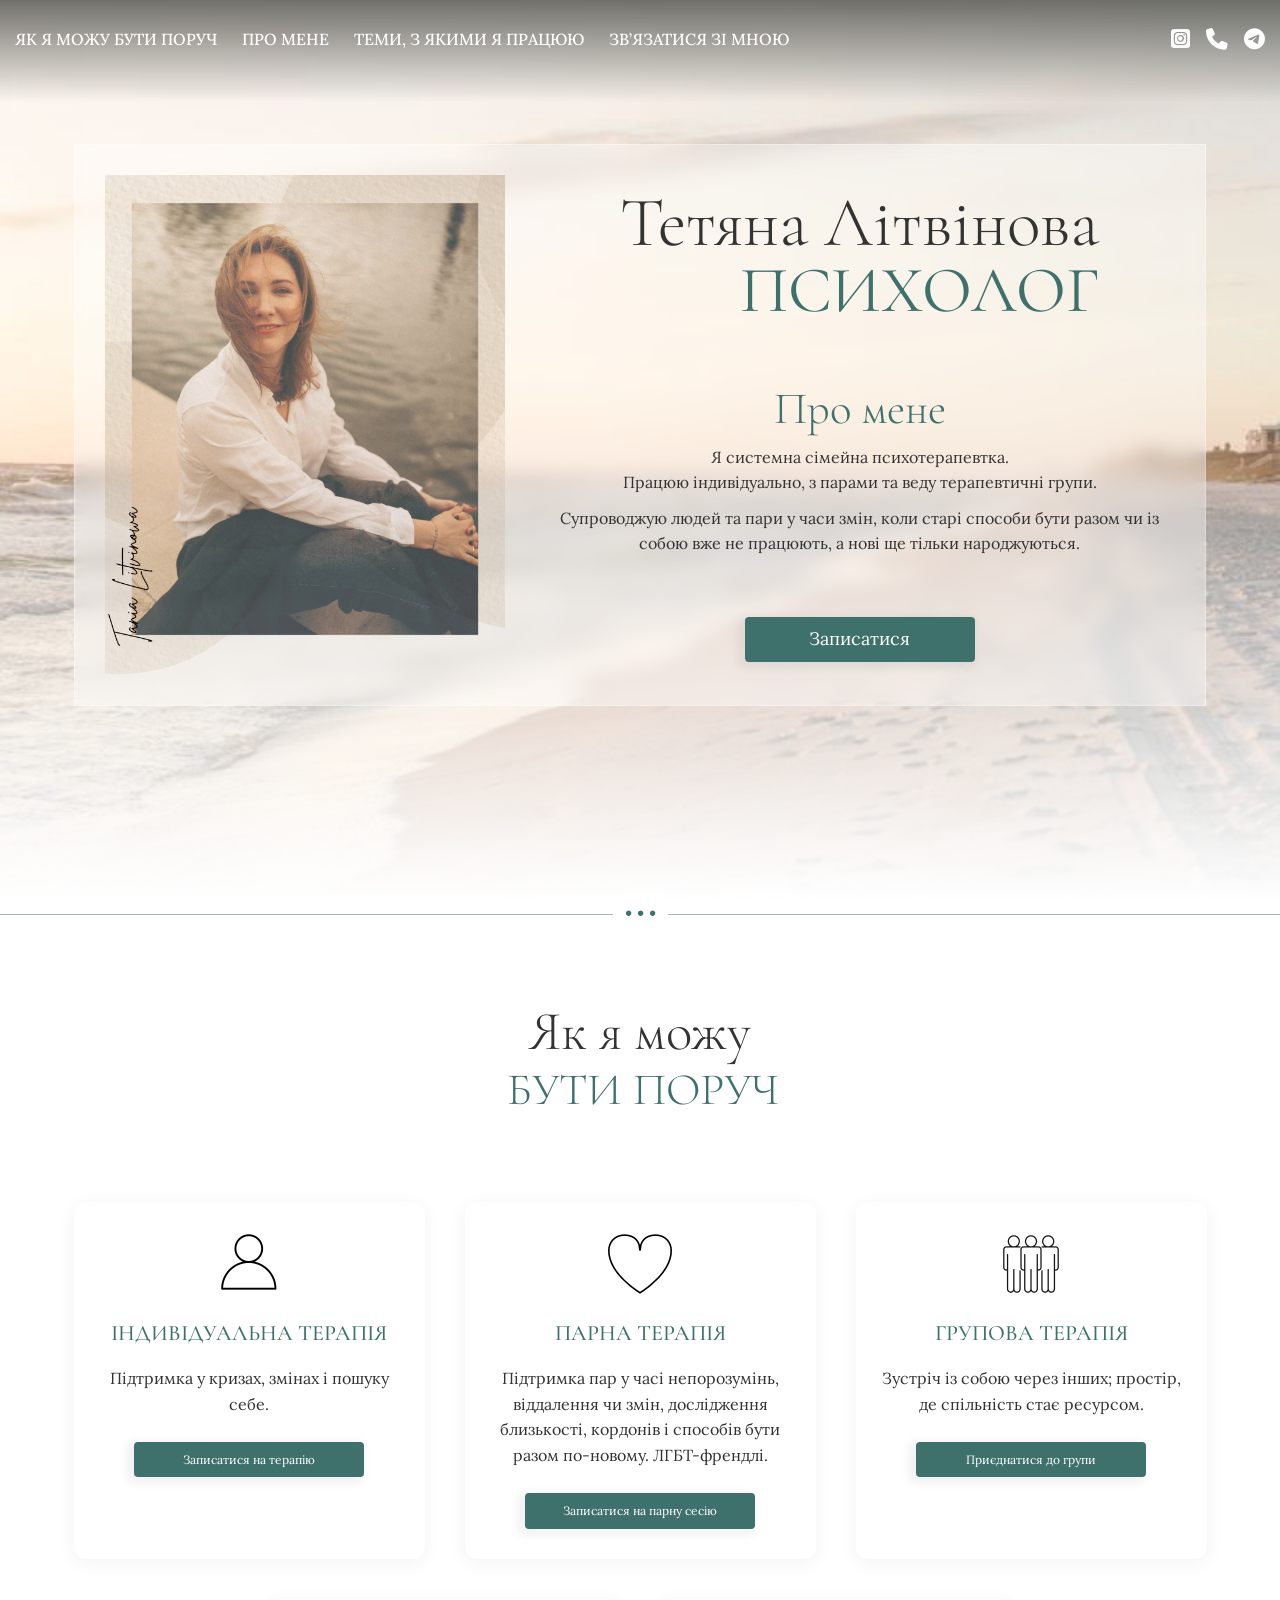
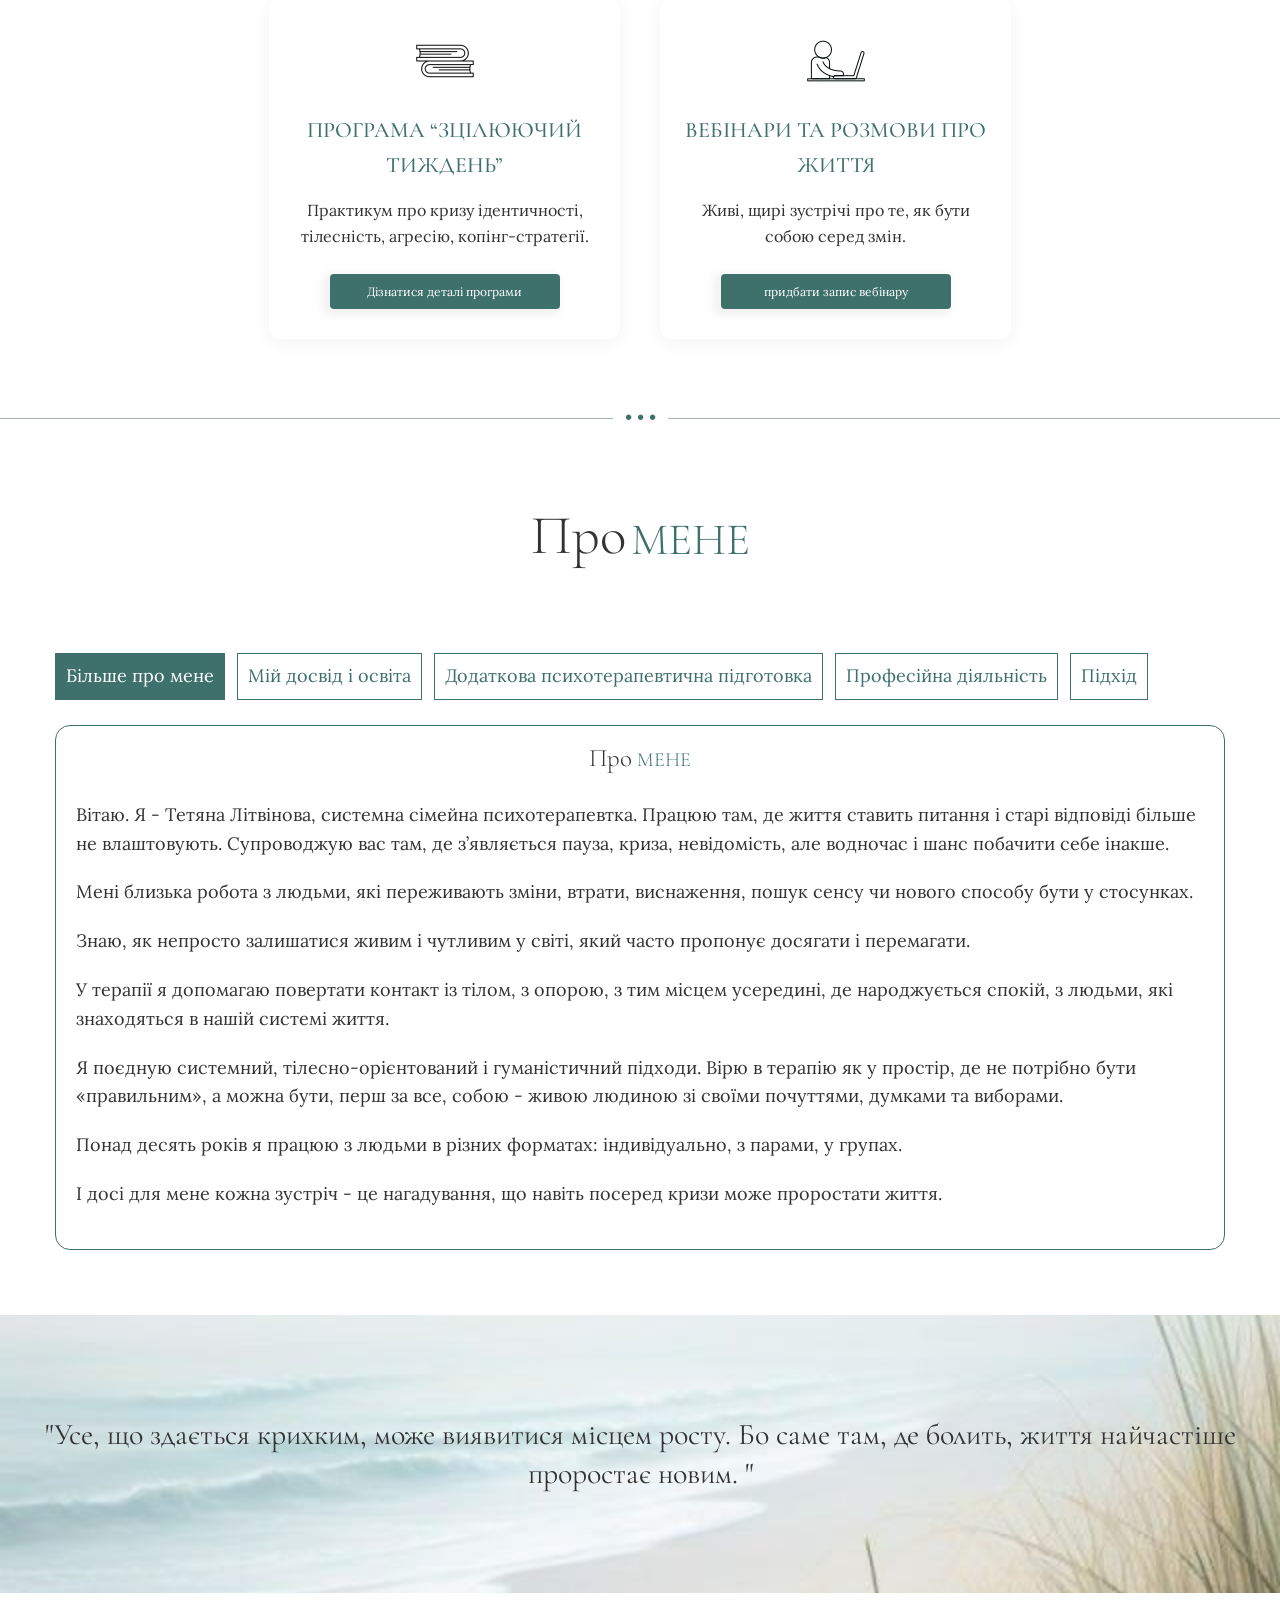
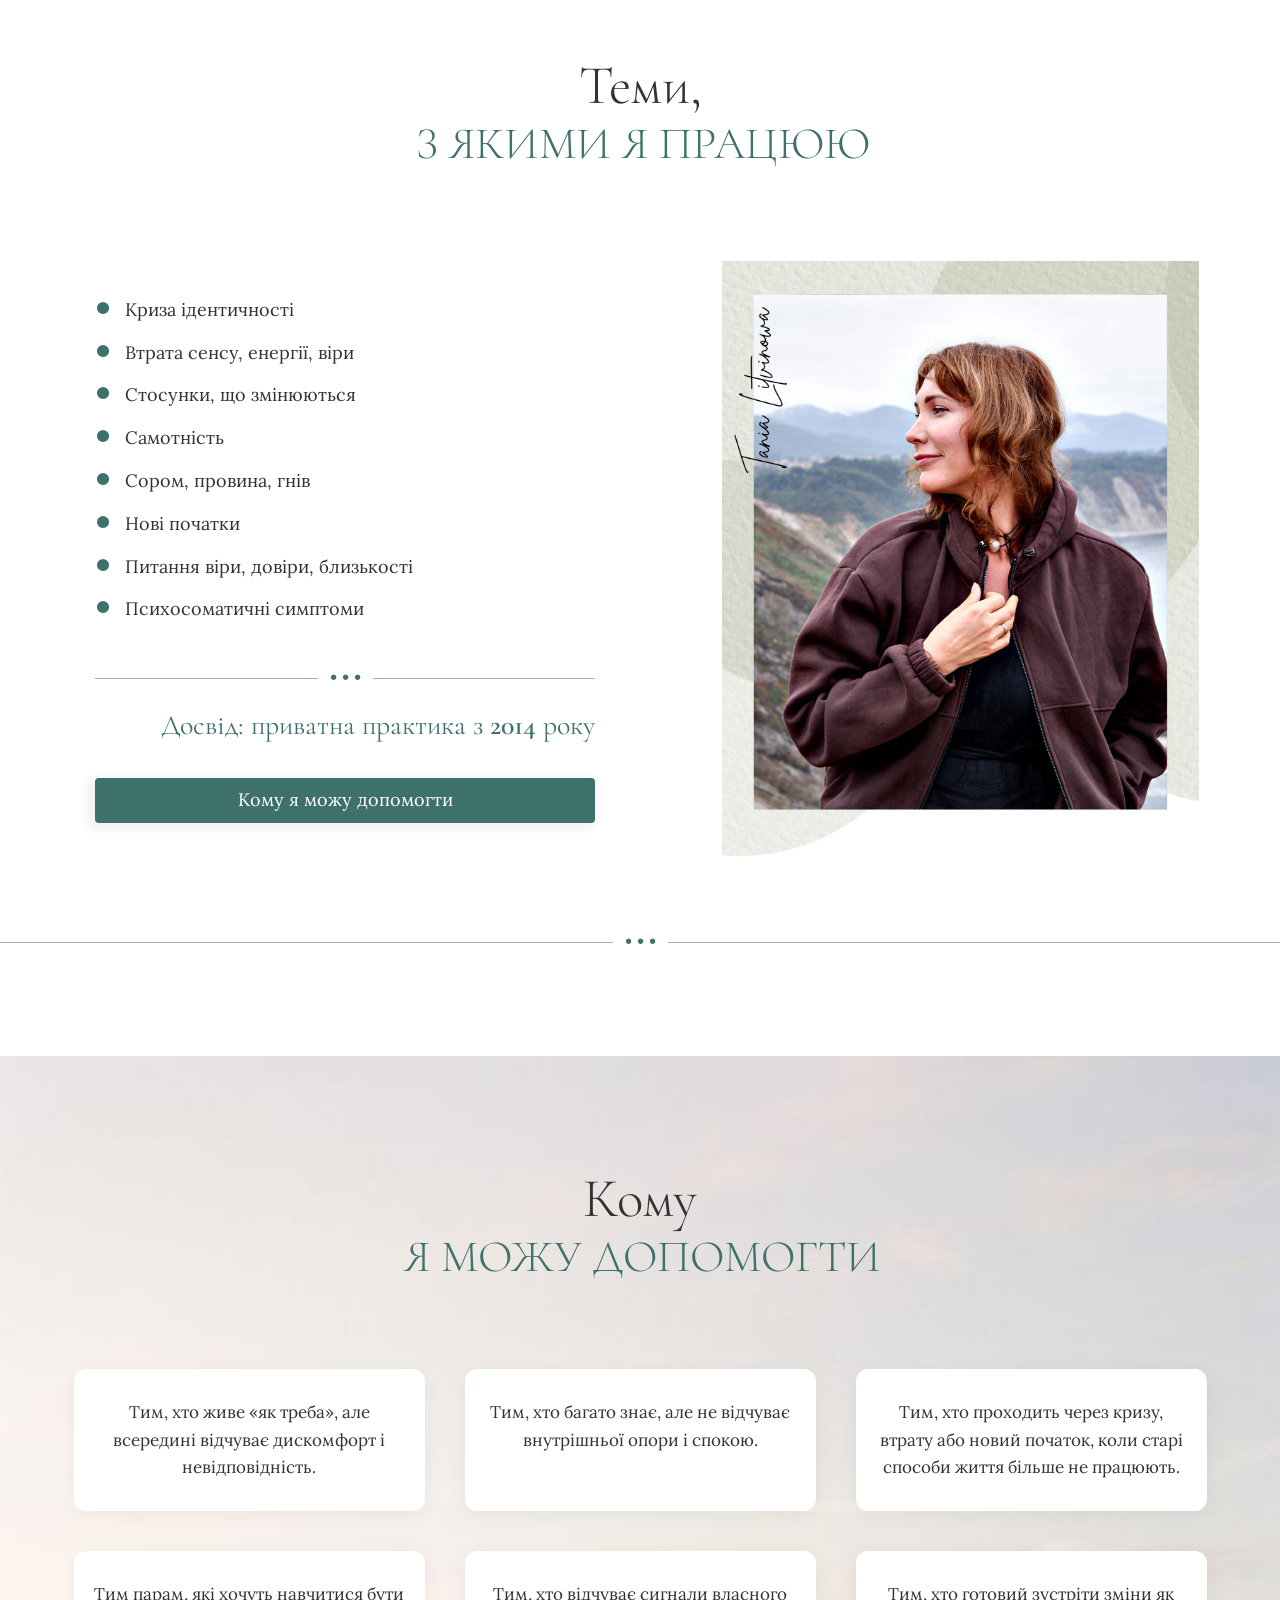
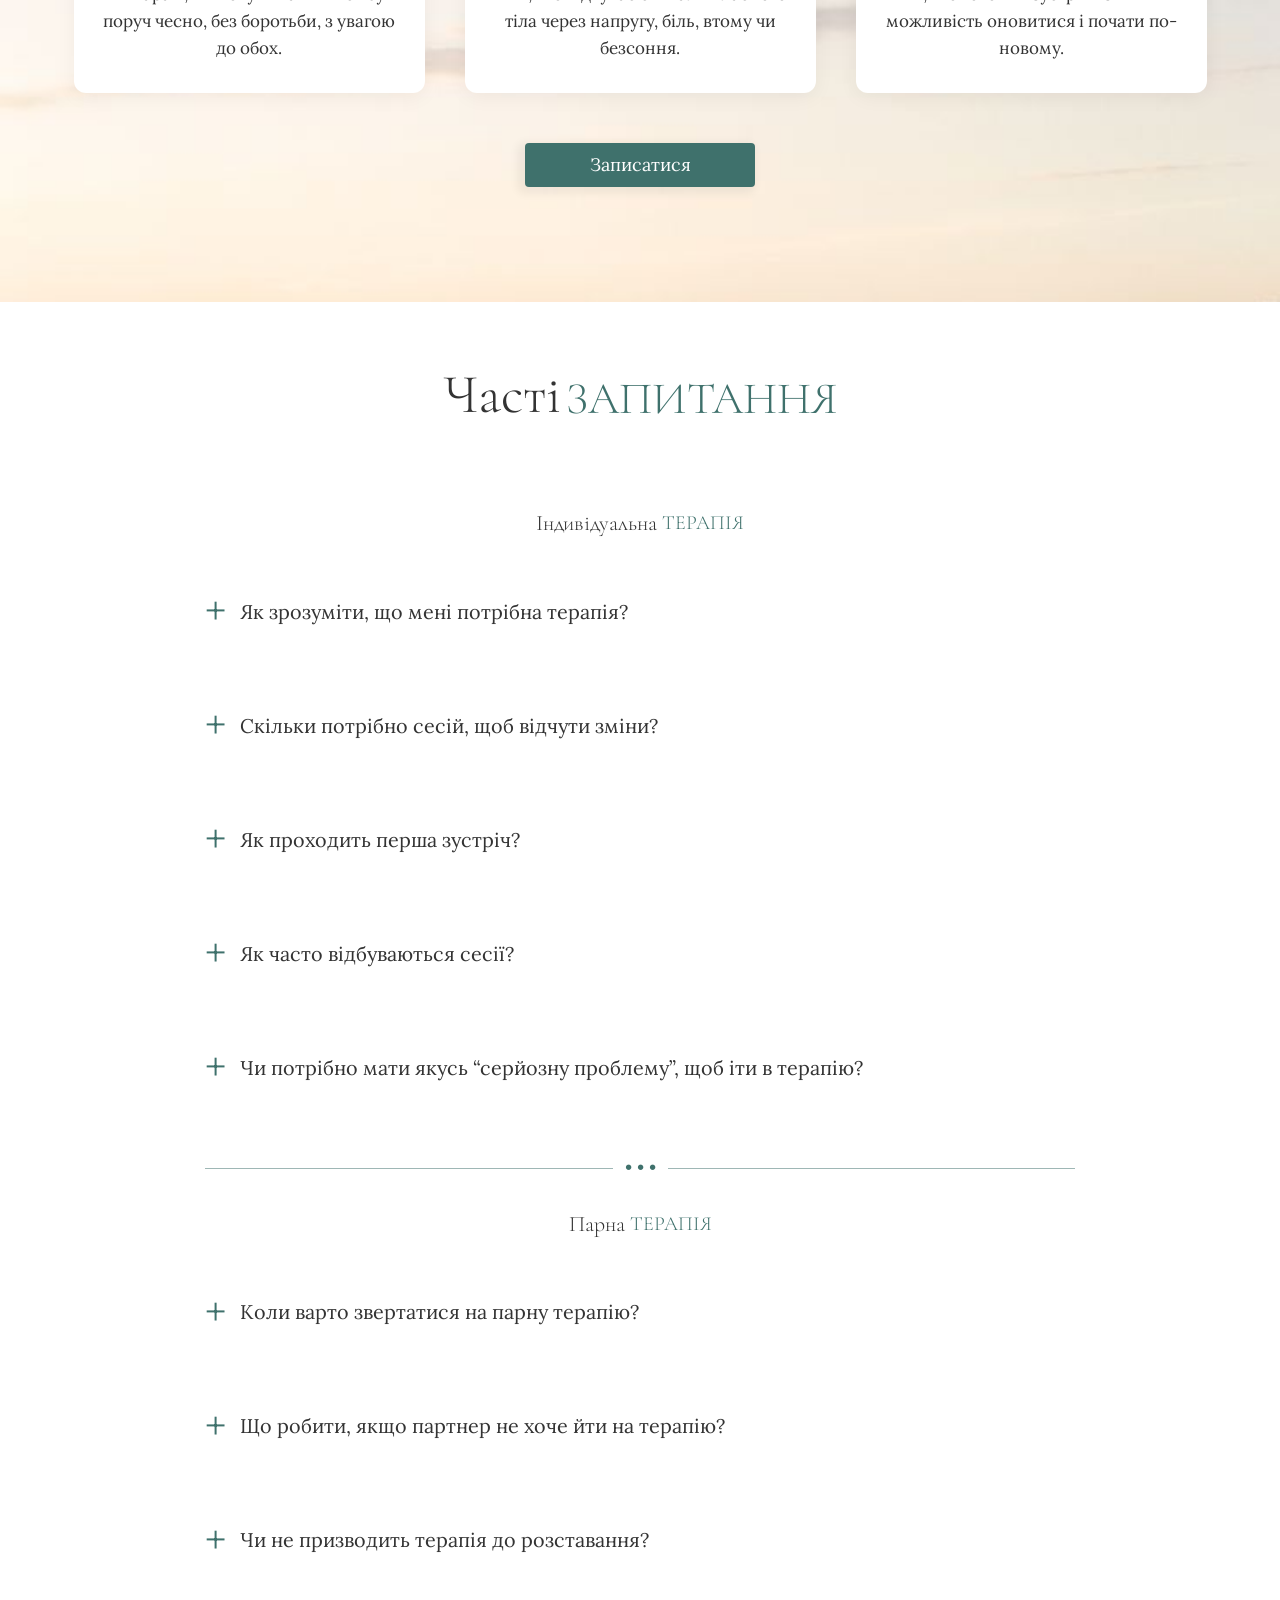
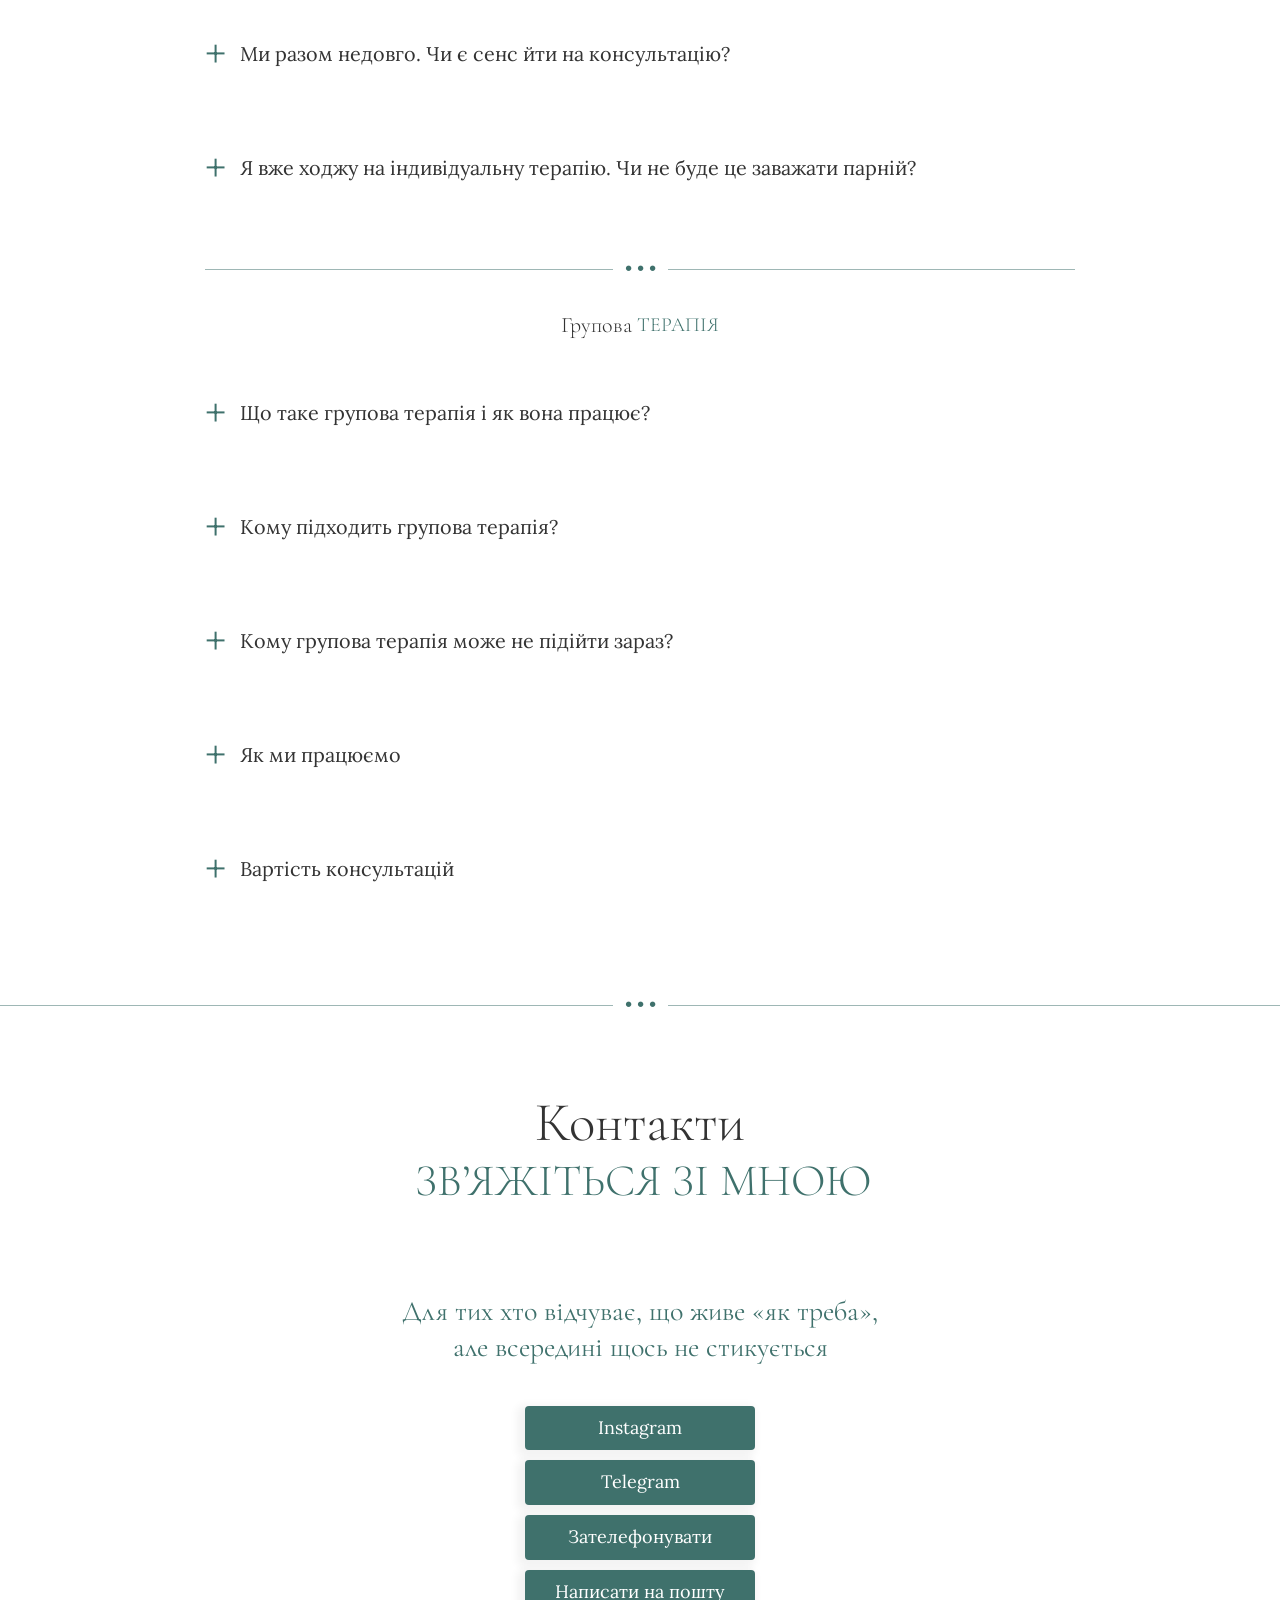
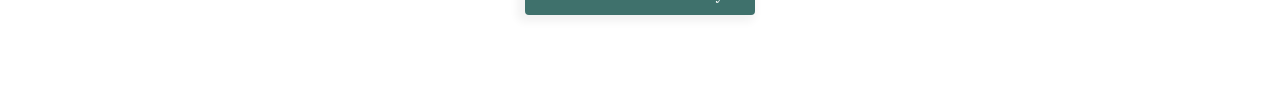
==== commit 901025ea: "Update index.html" ====
--- a/index.html
+++ b/index.html
@@ -708,8 +708,15 @@
       const nav = document.getElementById("nav");
 
       burger.addEventListener("click", () => {
+        nav.classList.toggle("active");
         burger.classList.toggle("active");
-        nav.classList.toggle("active");
+      });
+
+      document.querySelectorAll(".nav-list a").forEach((link) => {
+        link.addEventListener("click", () => {
+          nav.classList.remove("active");
+          burger.classList.remove("active");
+        });
       });
     </script>
     <script>
--- a/styles.css
+++ b/styles.css
@@ -263,7 +263,7 @@
 
 .social a {
   font-size: 1.2rem;
-  color: var(--terak);
+  color: var(--white);
   display: flex;
   align-items: center;
   justify-content: center;
@@ -382,6 +382,14 @@
 
 .nav.active {
   right: 0;
+}
+
+.nav {
+  display: none;
+}
+
+.nav.active {
+  display: flex;
 }
 
 .nav-list {
@@ -819,6 +827,7 @@
   cursor: pointer;
   outline: none;
   transition: background 0.3s;
+  color: var(--black);
 }
 
 .faq-question:hover {
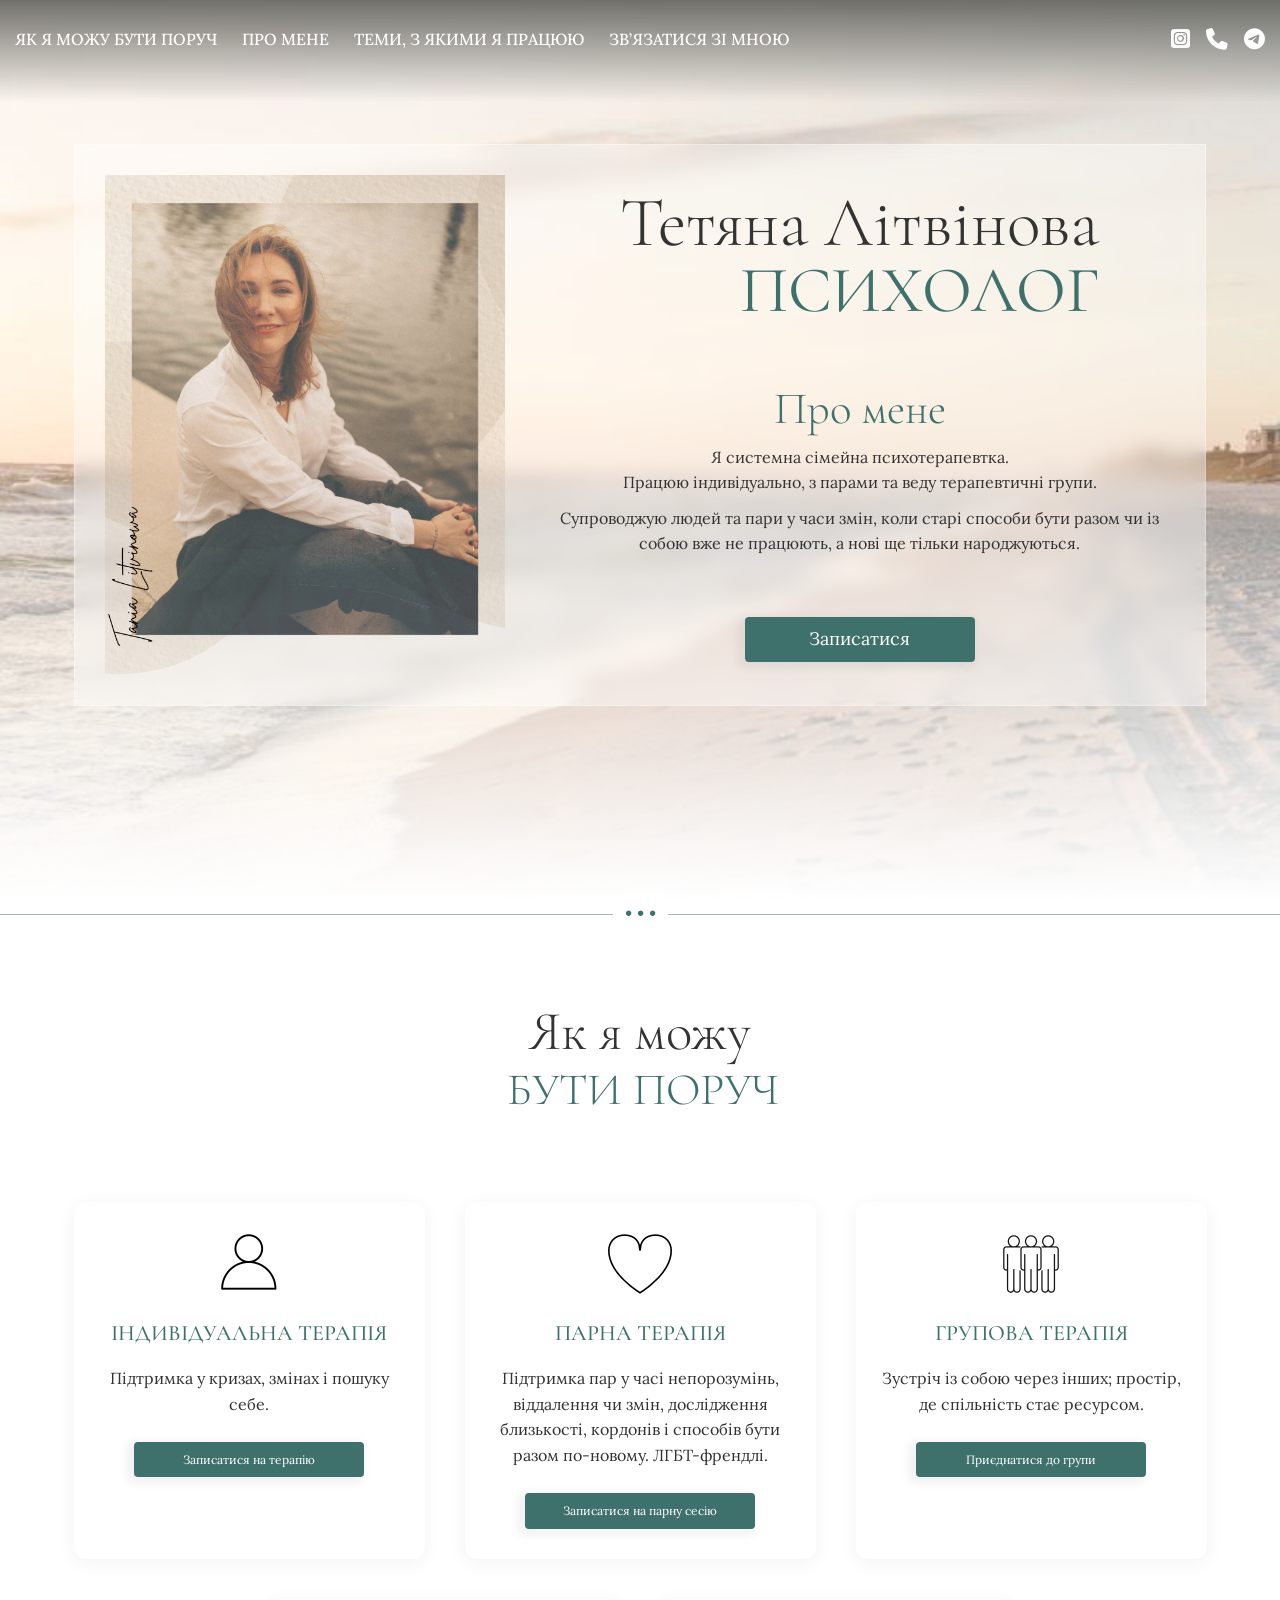
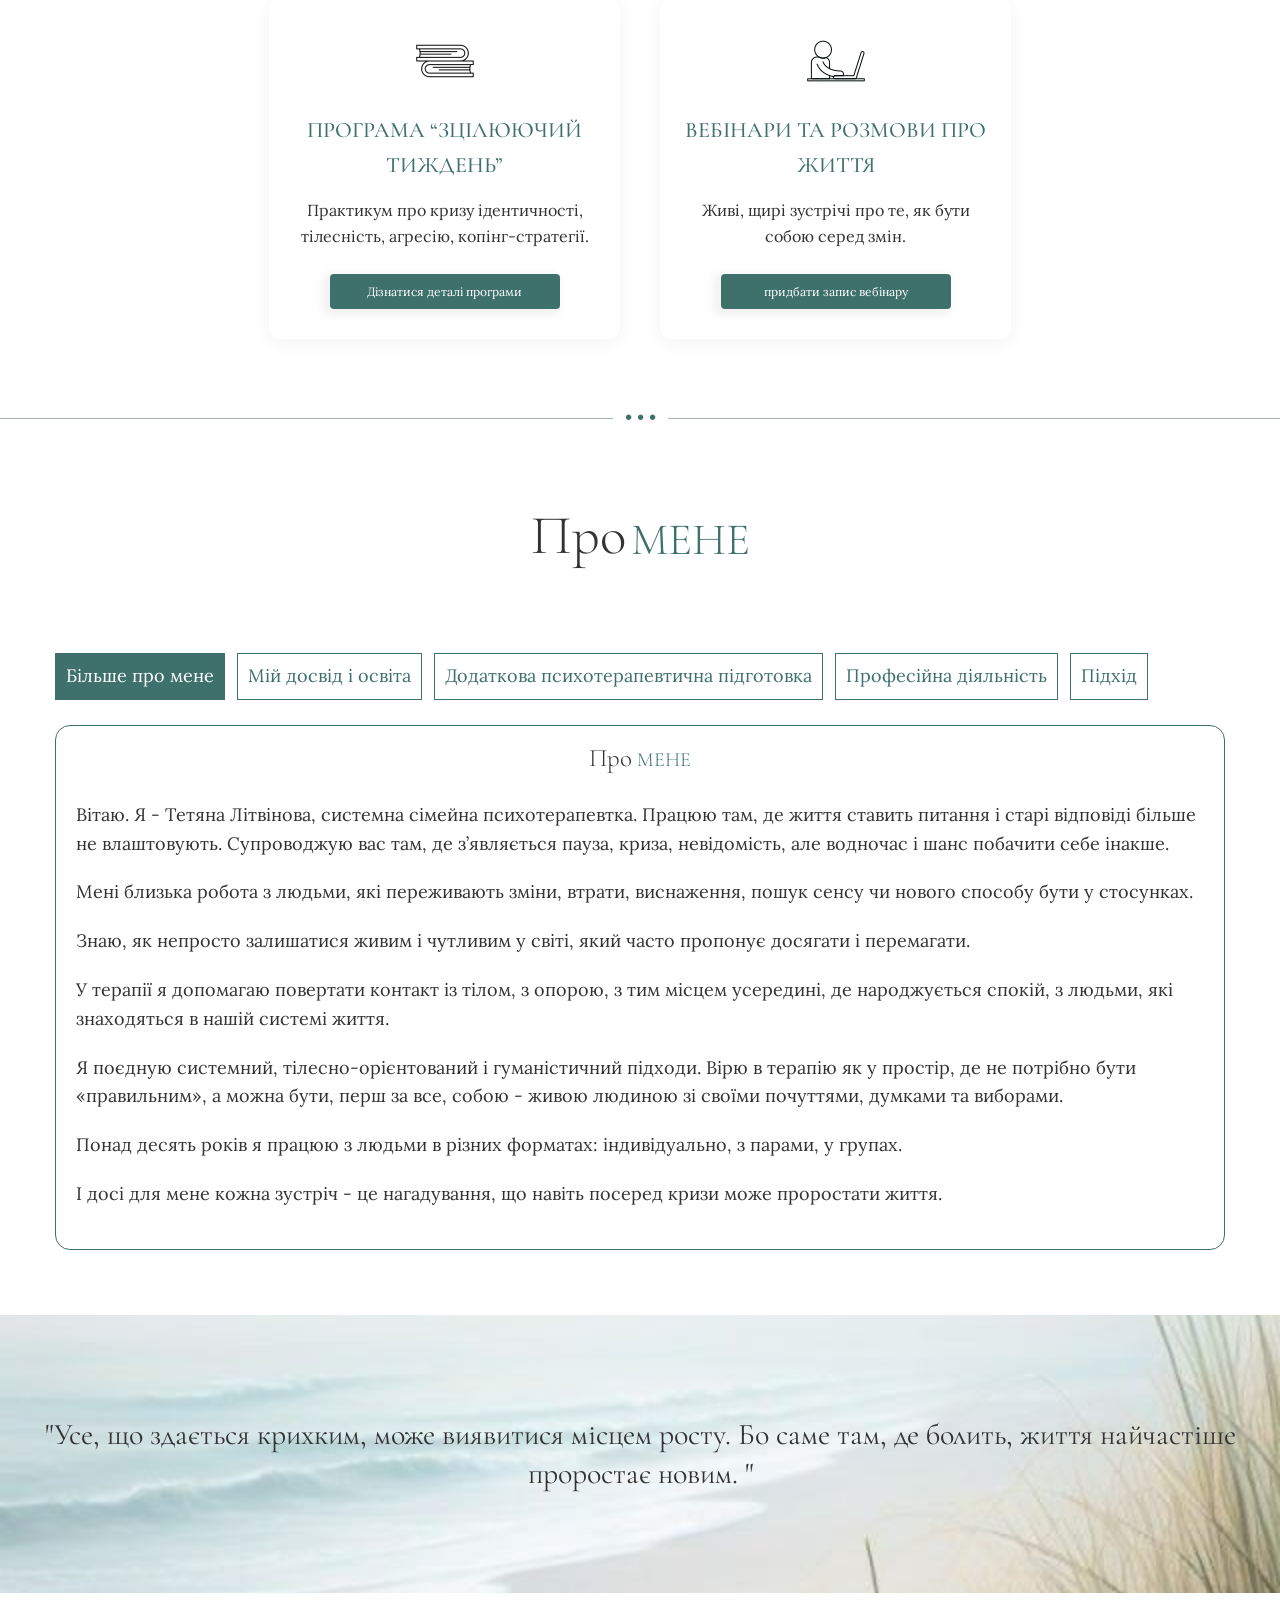
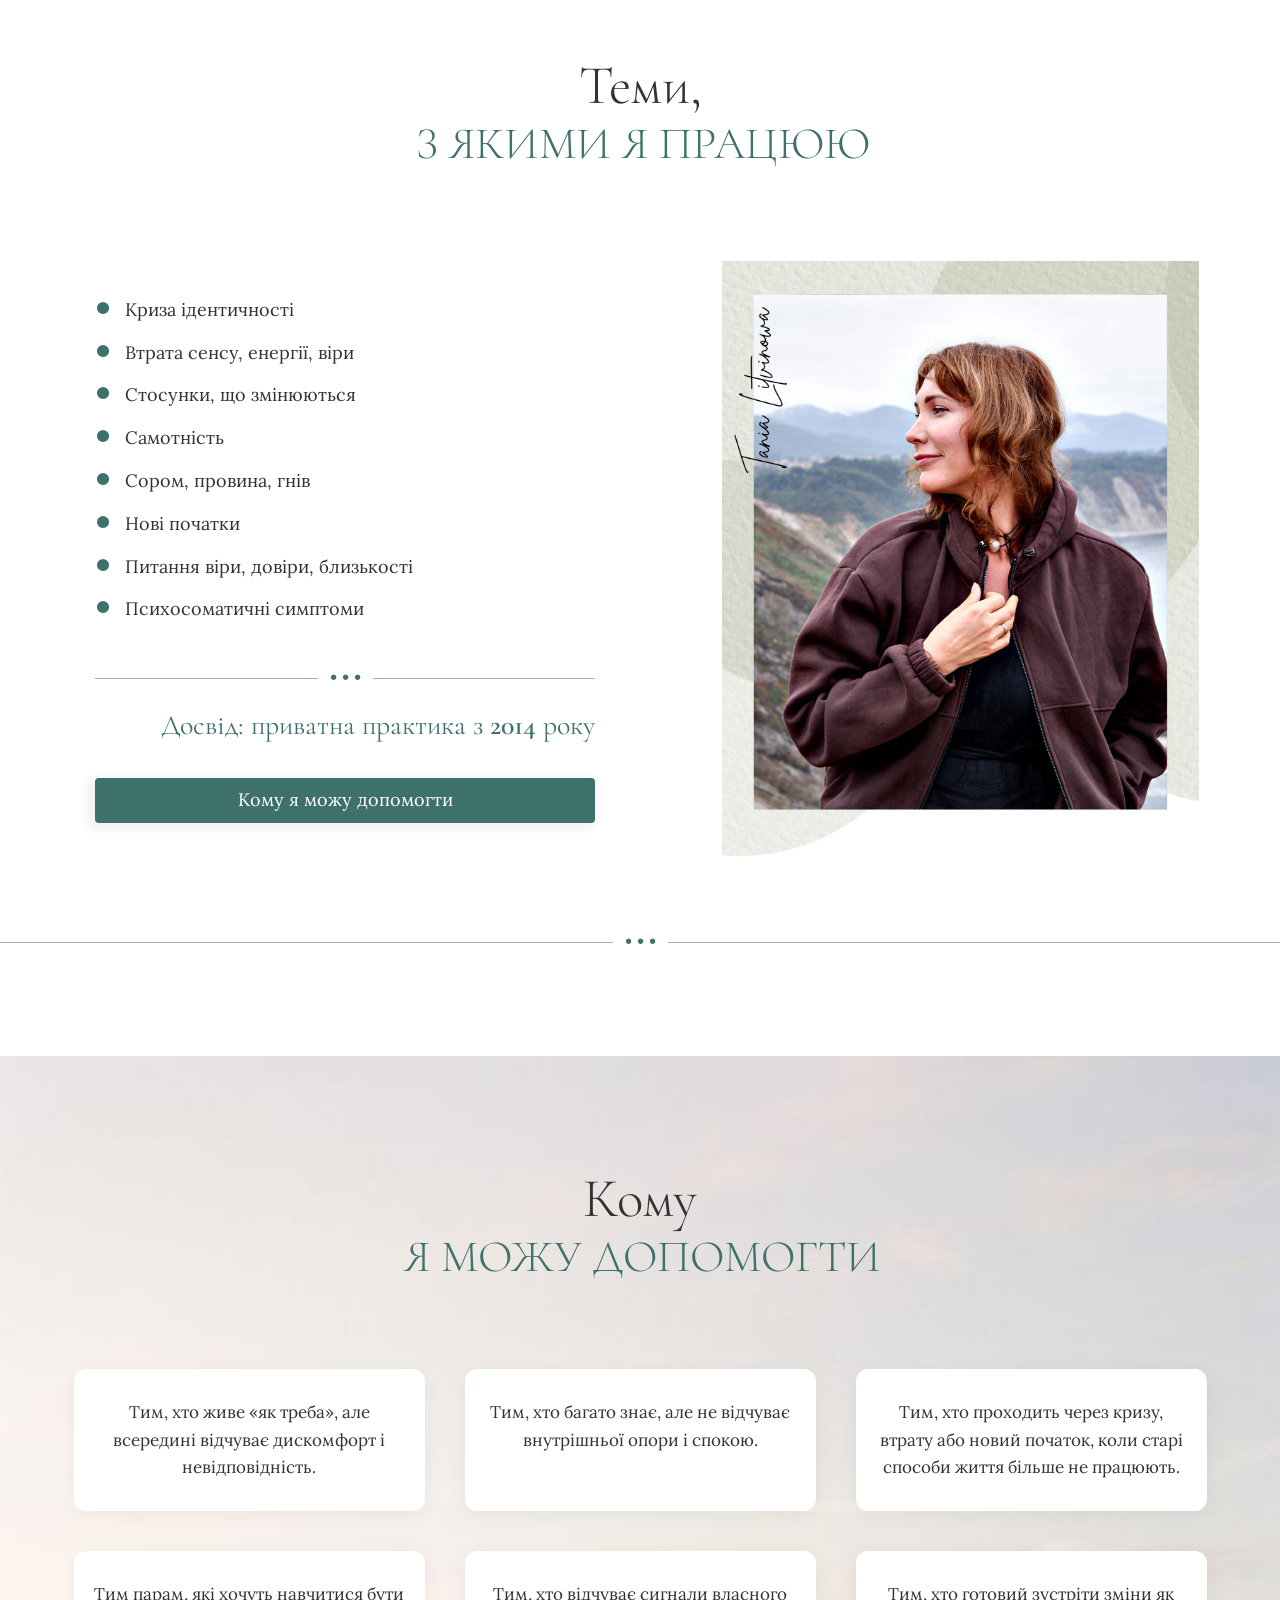
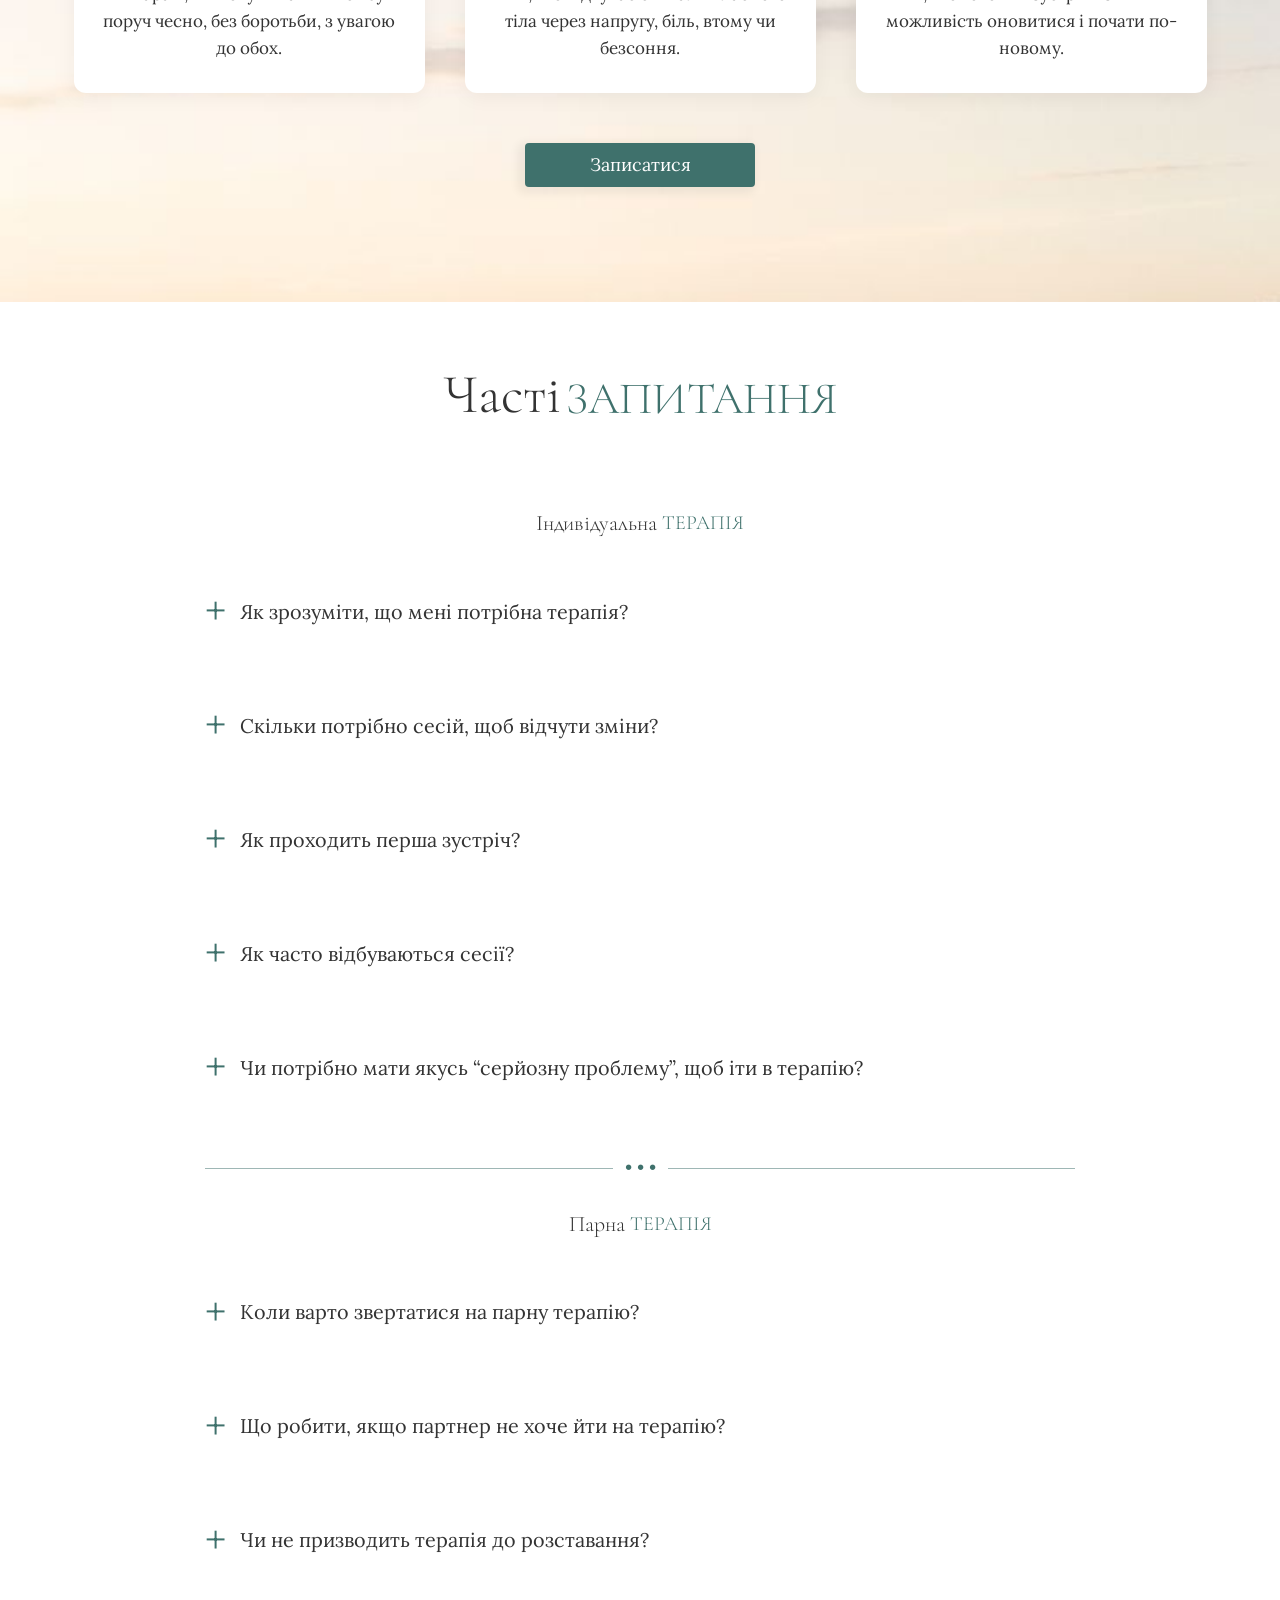
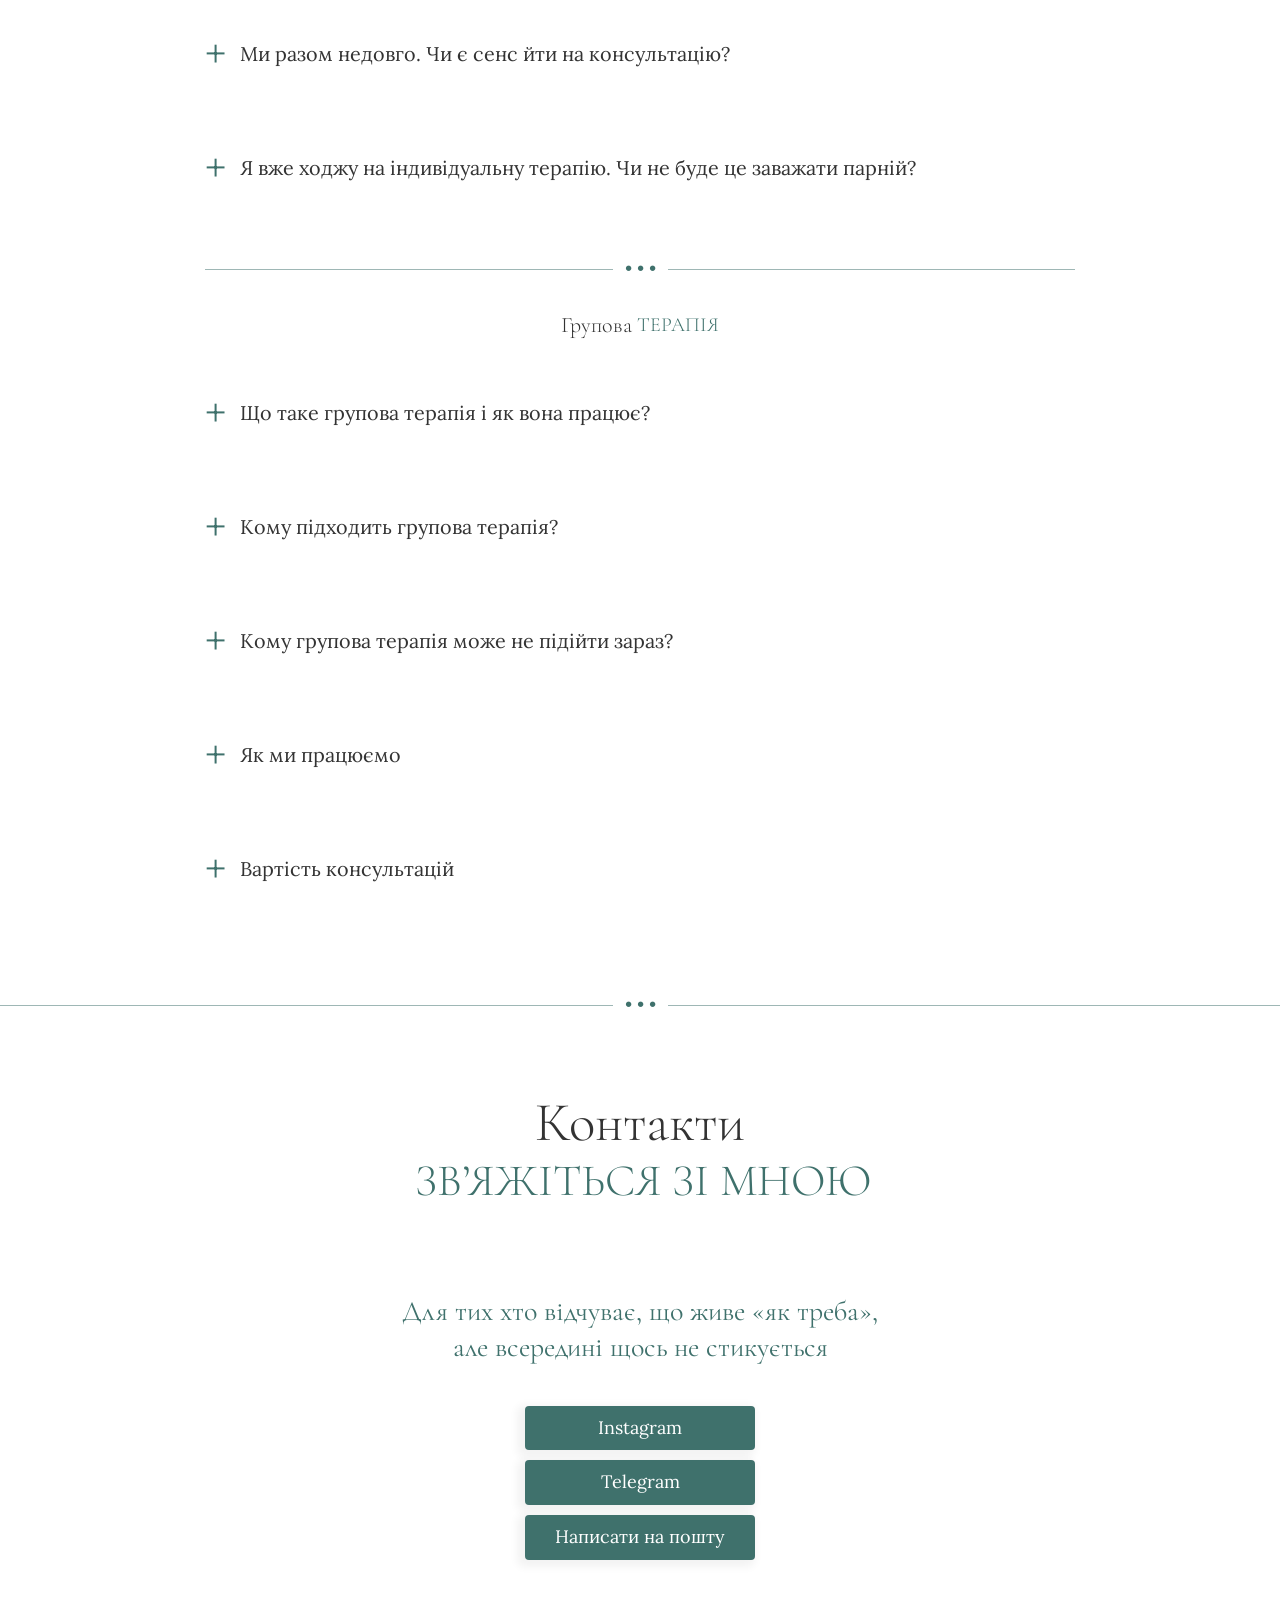
==== commit d39695ff: "Update index.html" ====
--- a/index.html
+++ b/index.html
@@ -44,9 +44,7 @@
           <li><a href="#contact">Зв’язатися зі мною</a></li>
         </ul>
         <div class="social">
-          <a
-            href="https://www.instagram.com/nataliia_drozdovska"
-            target="_blank"
+          <a href="https://www.instagram.com/tania.litvinowa" target="_blank"
             ><i class="fa-brands fa-square-instagram"></i
           ></a>
           <a href="tel:+34603623984"><i class="fa-solid fa-phone"></i></a>
@@ -685,16 +683,13 @@
         <div class="btn-list">
           <a
             class="btn"
-            href="https://www.instagram.com/nataliia_drozdovska"
+            href="https://www.instagram.com/tania.litvinowa"
             target="_blank"
           >
             Instagram
           </a>
           <a class="btn" href="https://t.me/+34603623984" target="_blank">
             Telegram
-          </a>
-          <a class="btn" href="tel:+34603623984" target="_blank">
-            Зателефонувати
           </a>
           <a class="btn" href="mailto:tanlitvinova@gmail.com" target="_blank">
             Написати на пошту
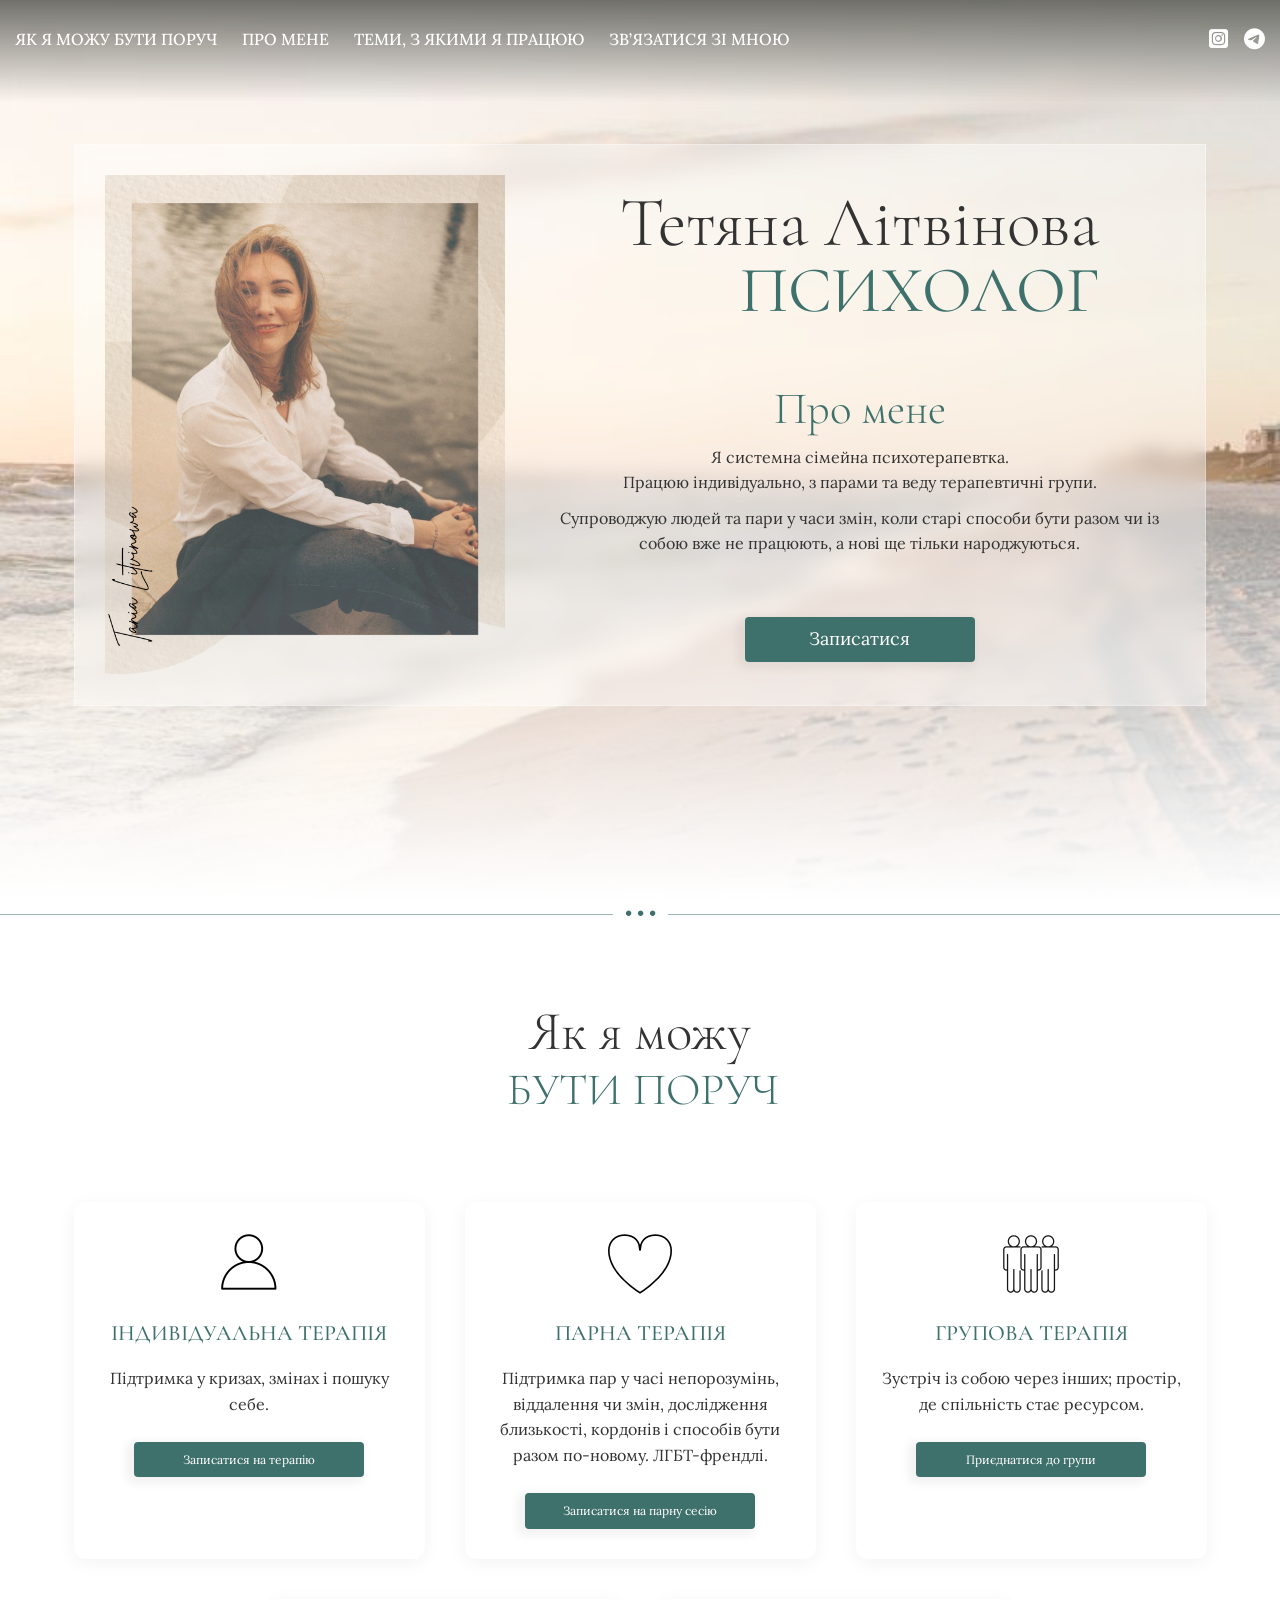
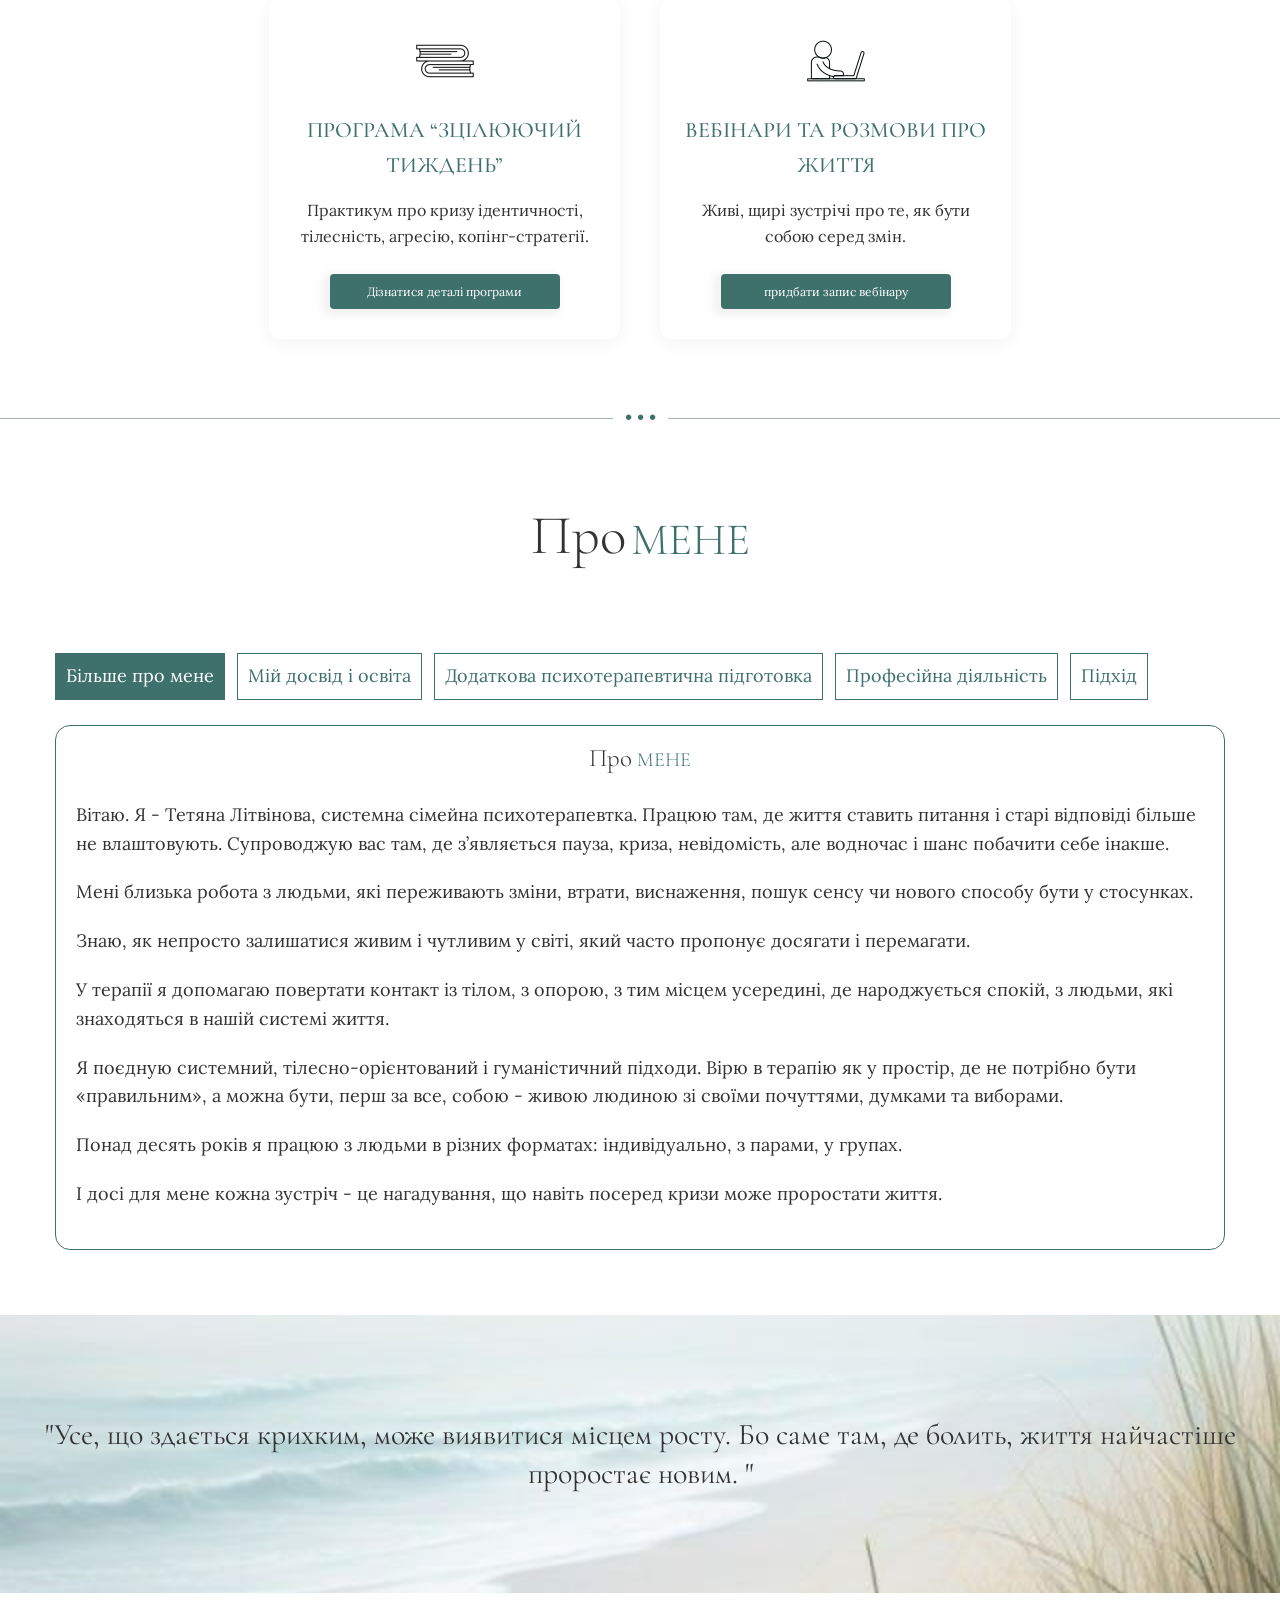
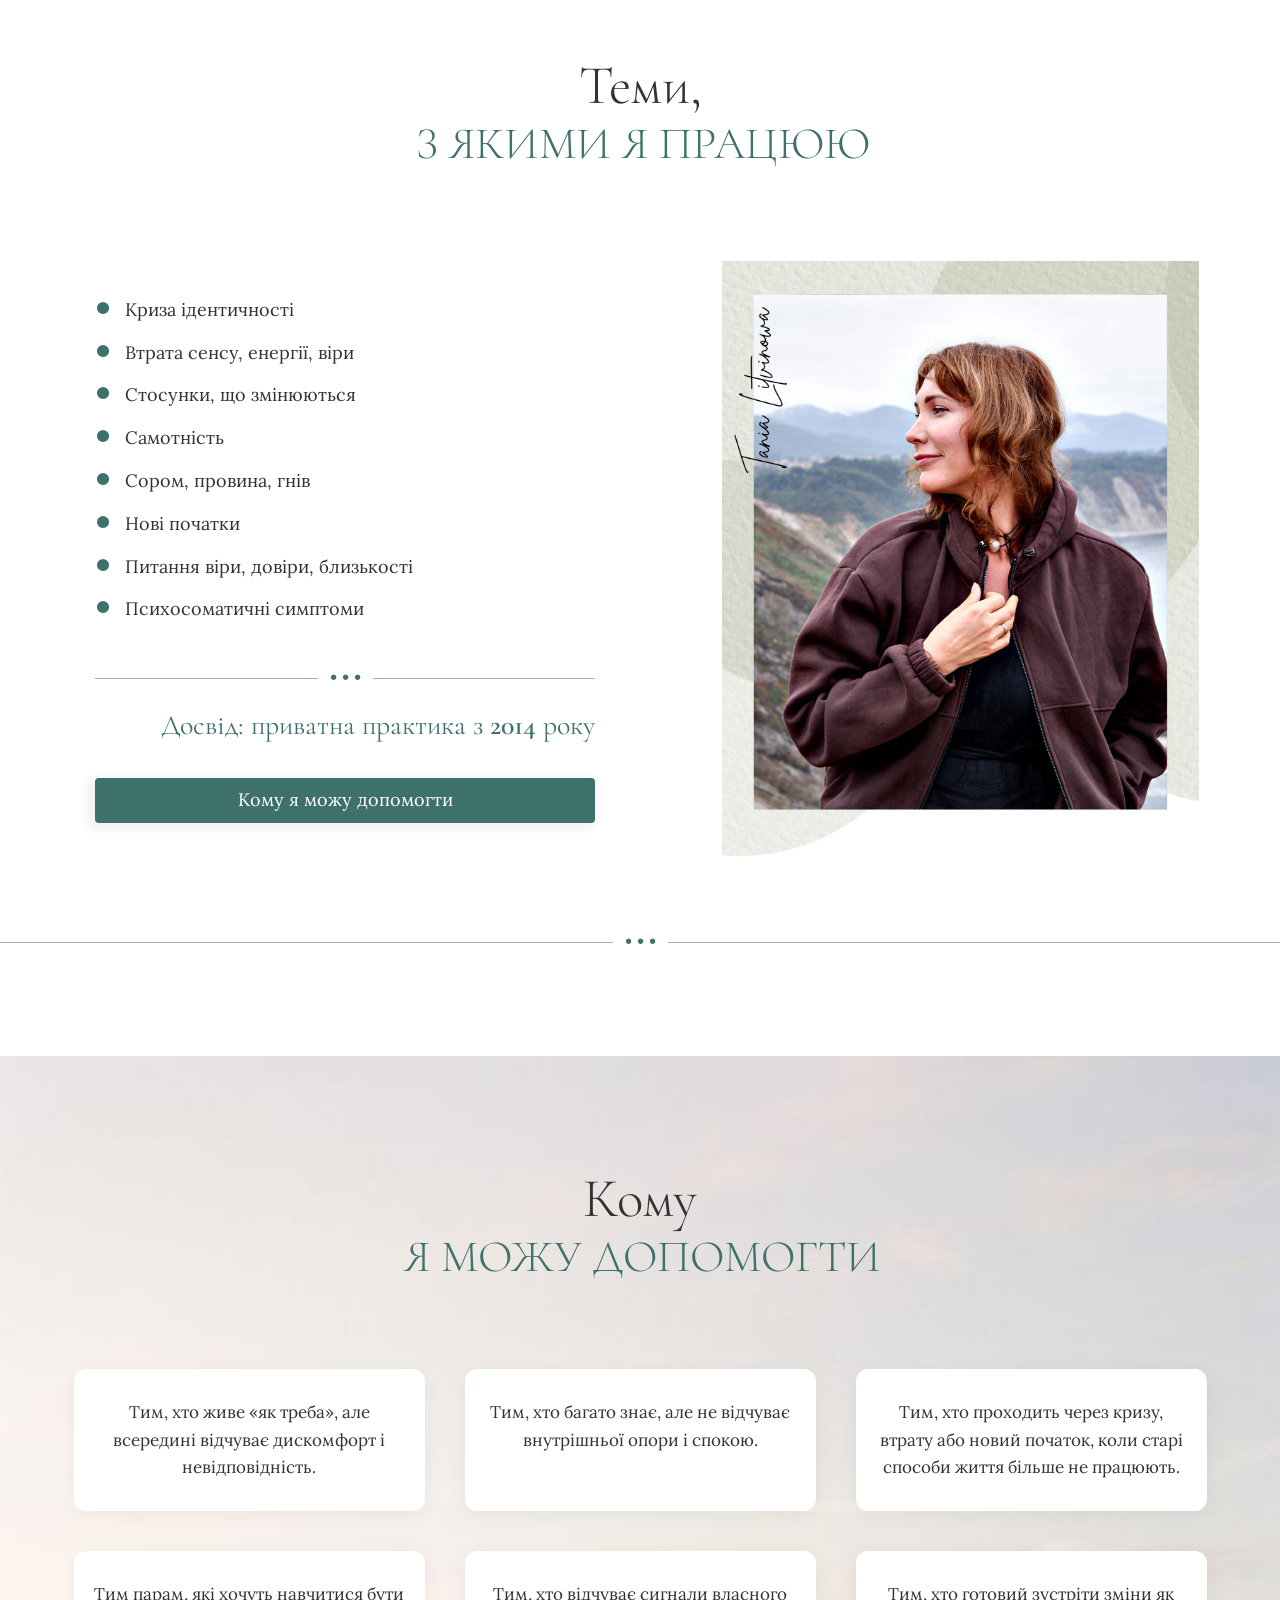
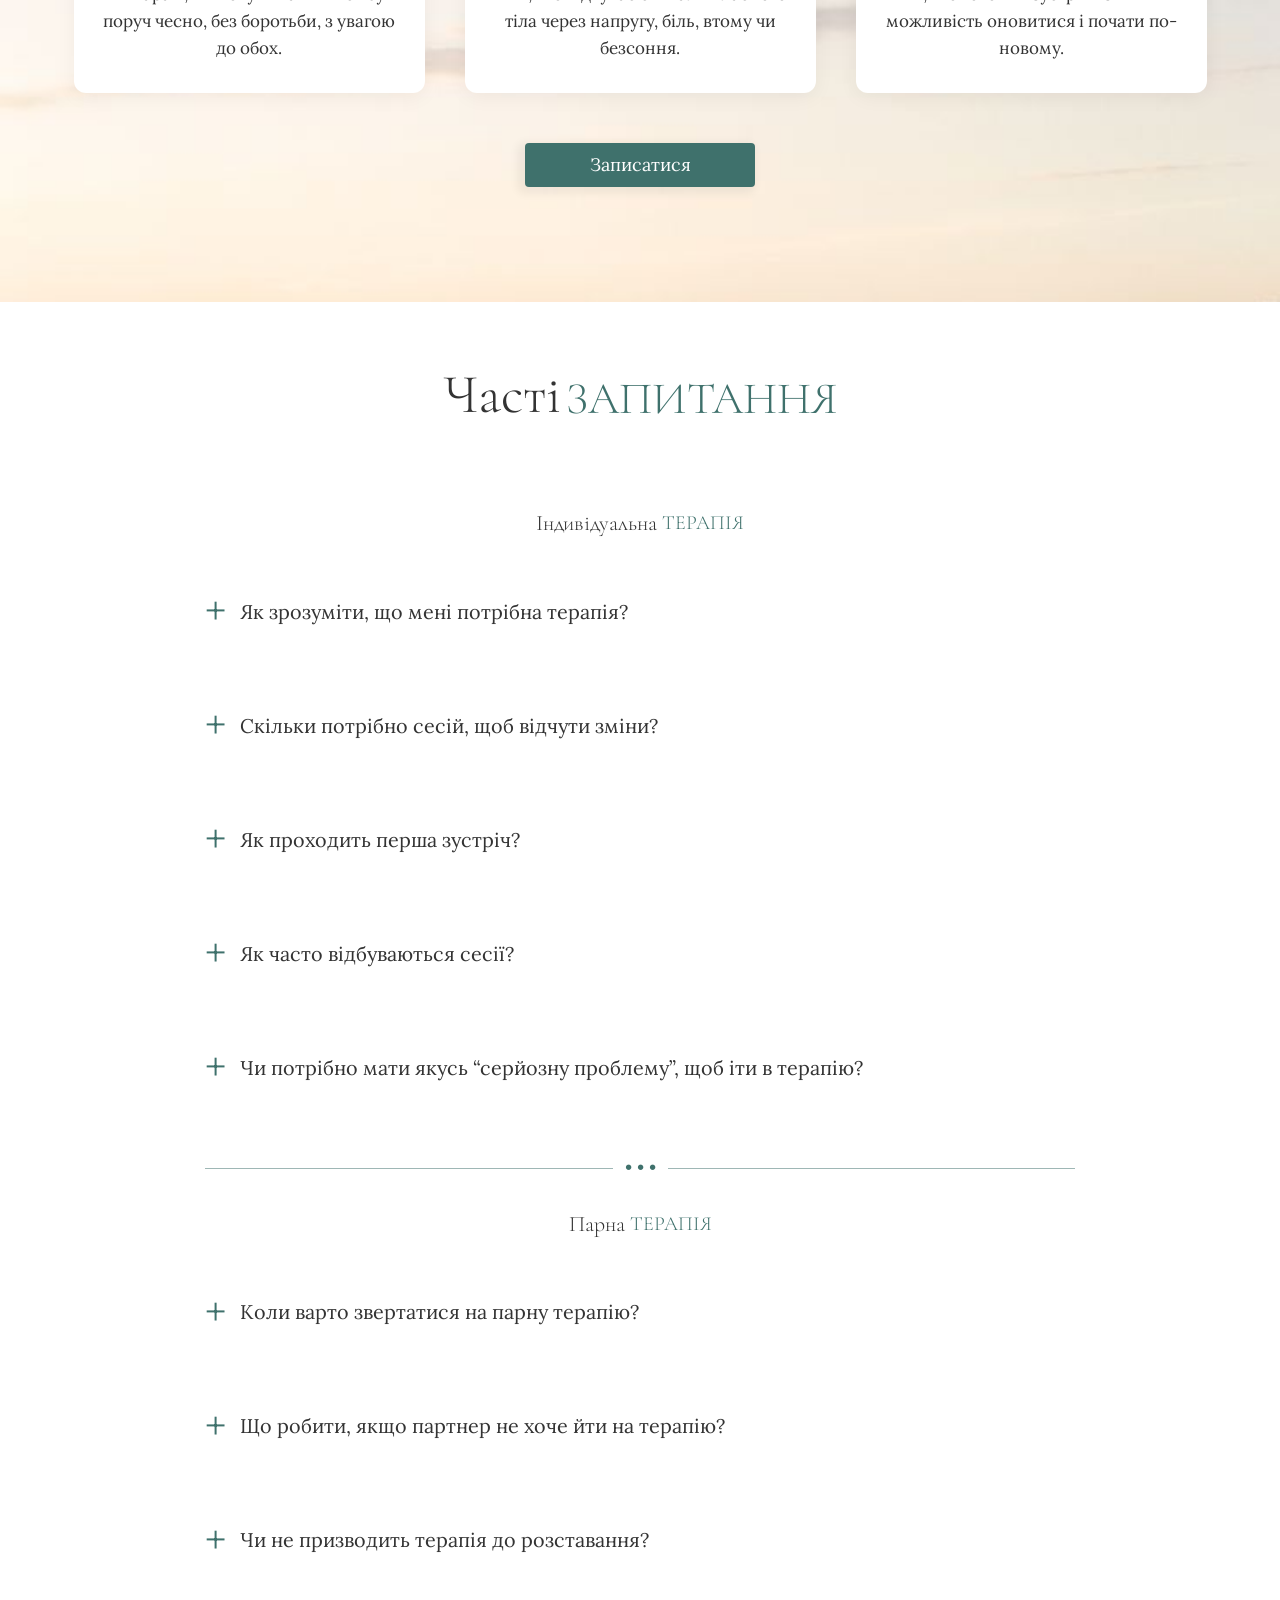
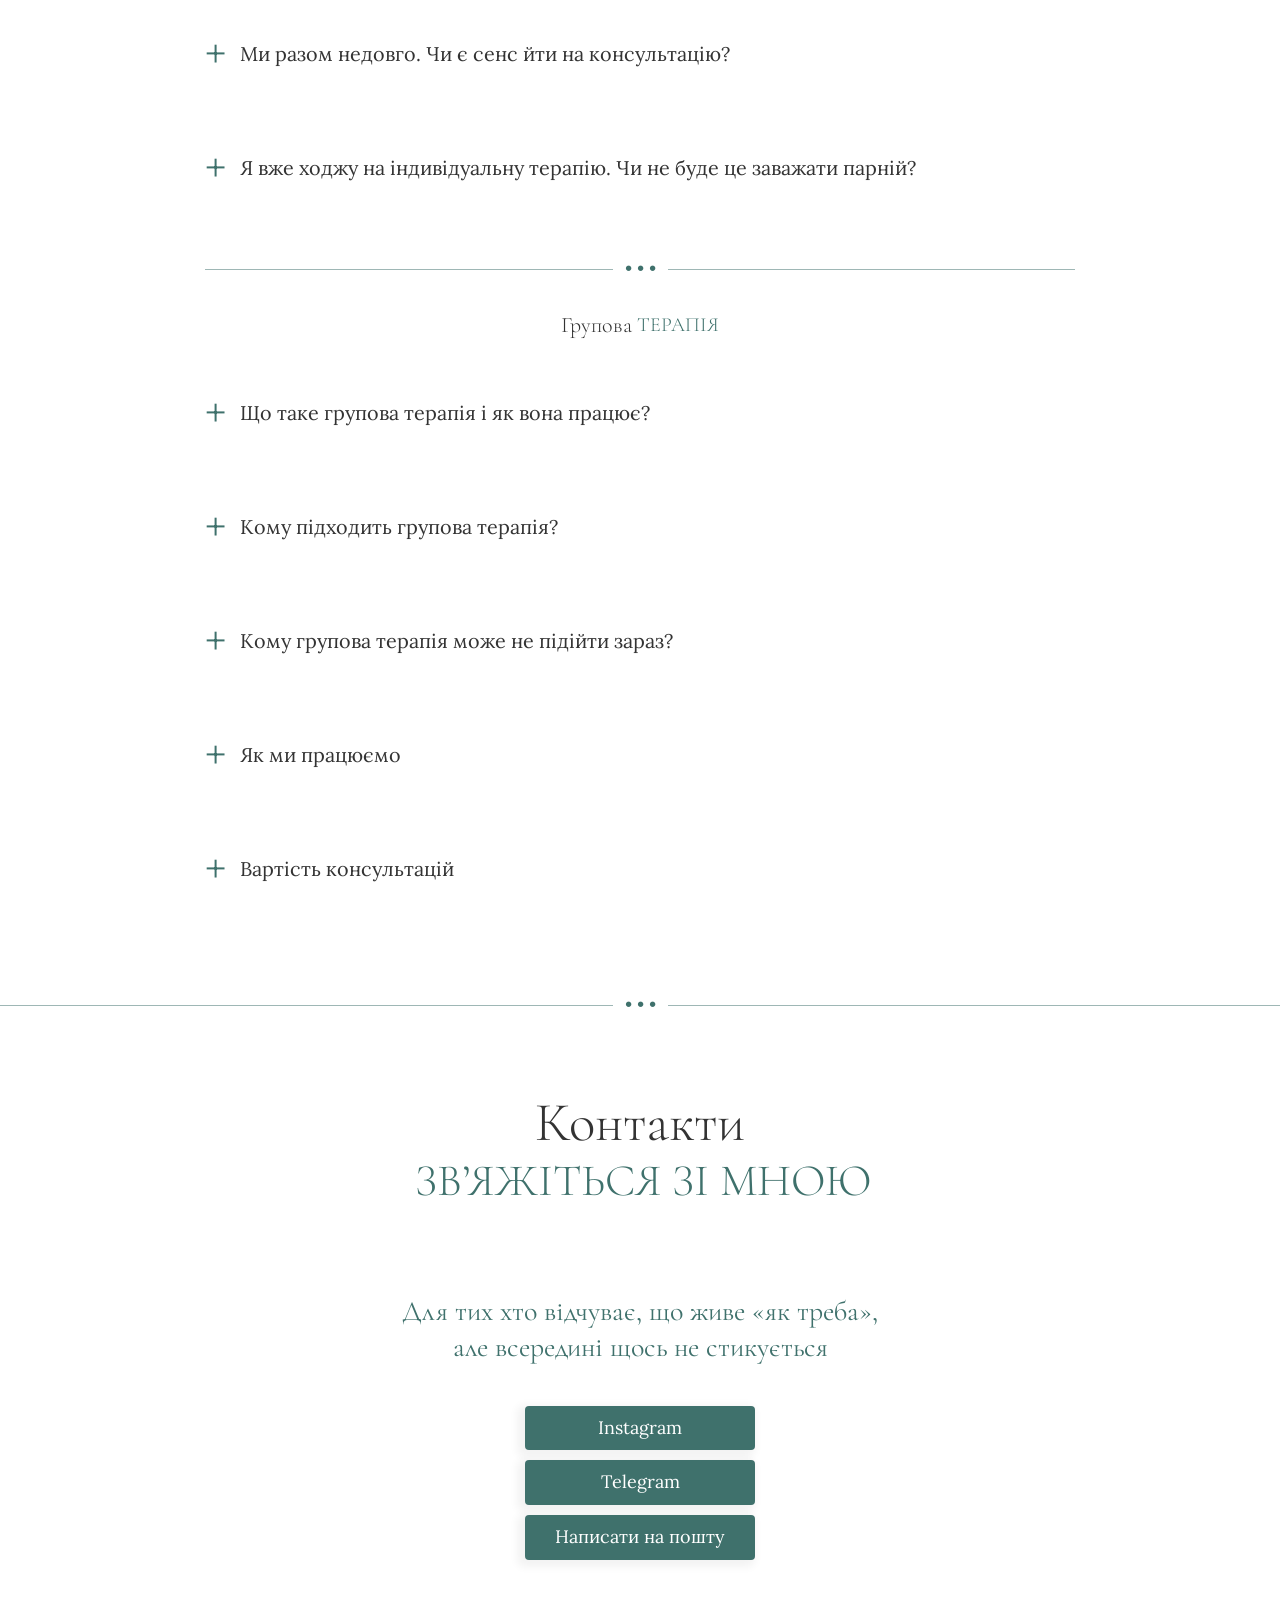
==== commit 0523862d: "Update index.html" ====
--- a/index.html
+++ b/index.html
@@ -47,7 +47,7 @@
           <a href="https://www.instagram.com/tania.litvinowa" target="_blank"
             ><i class="fa-brands fa-square-instagram"></i
           ></a>
-          <a href="tel:+34603623984"><i class="fa-solid fa-phone"></i></a>
+
           <a href="https://t.me/+34603623984" target="_blank"
             ><i class="fa-brands fa-telegram"></i
           ></a>
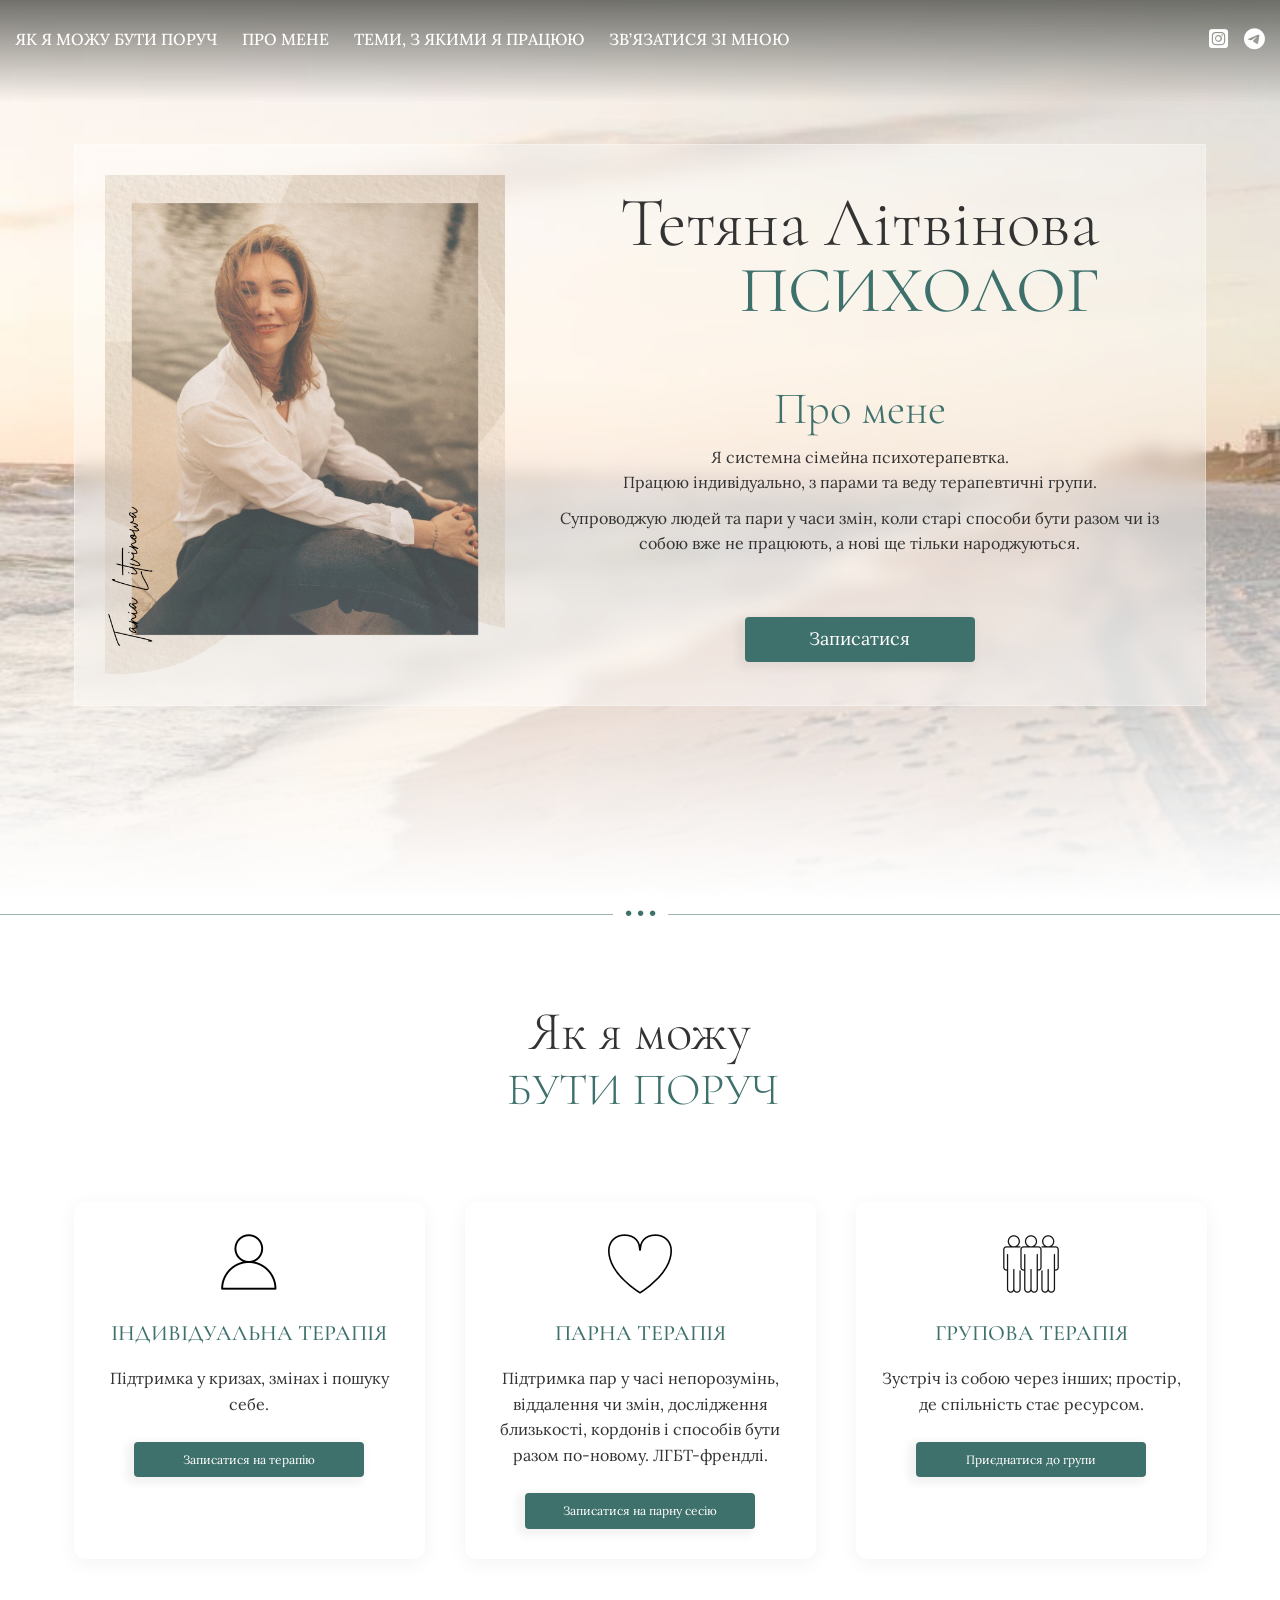
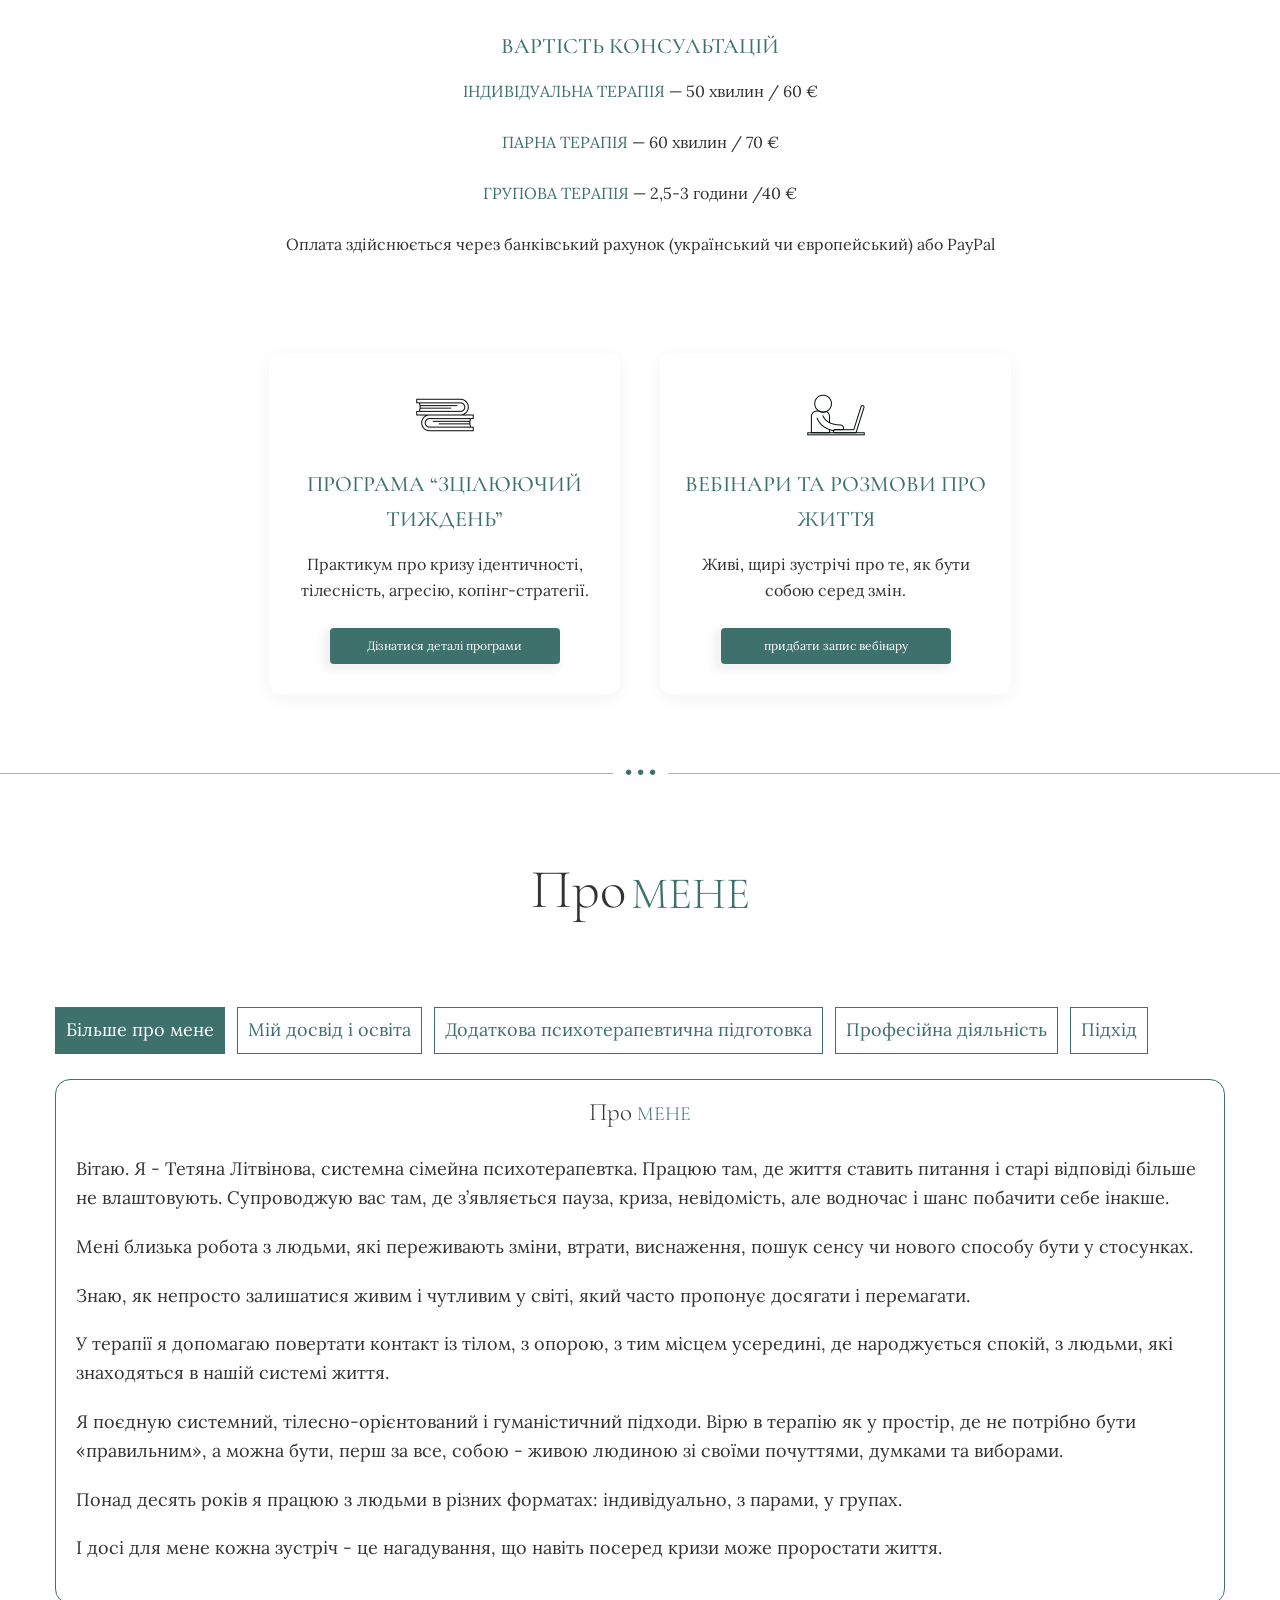
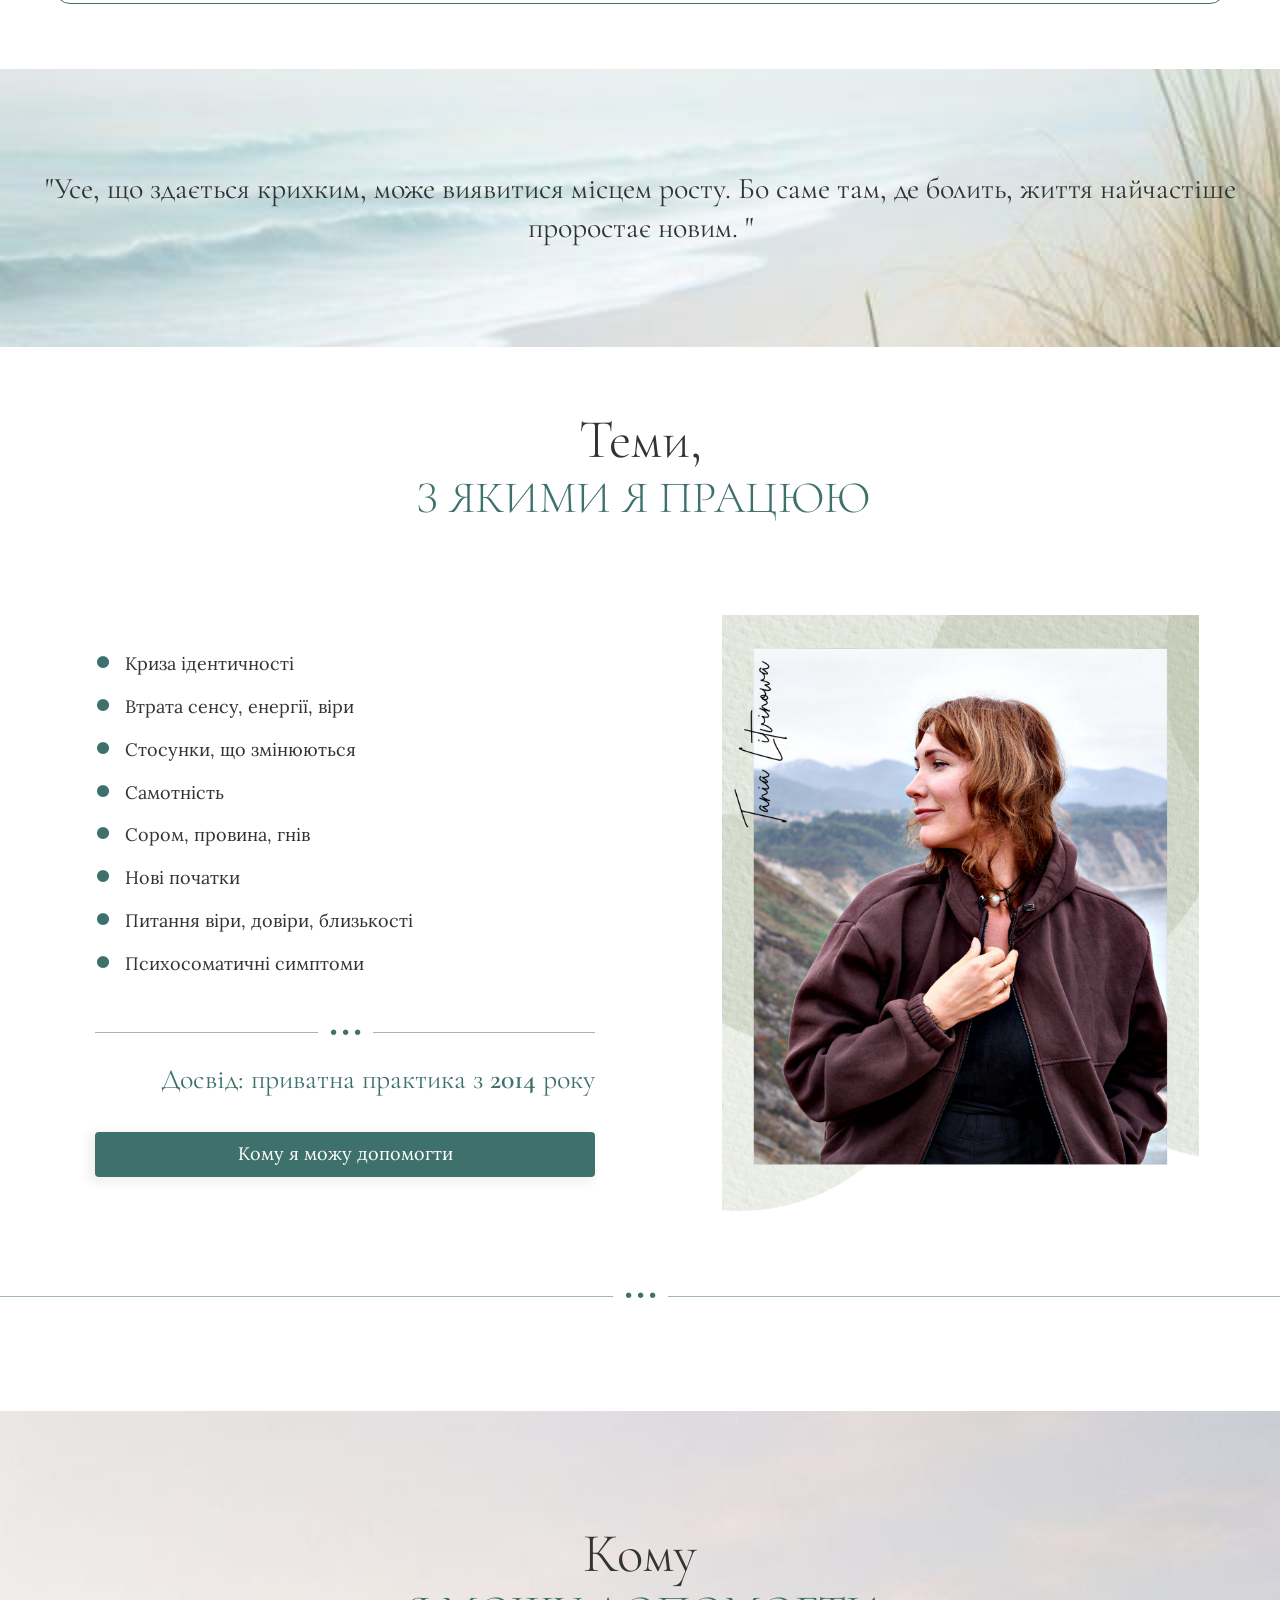
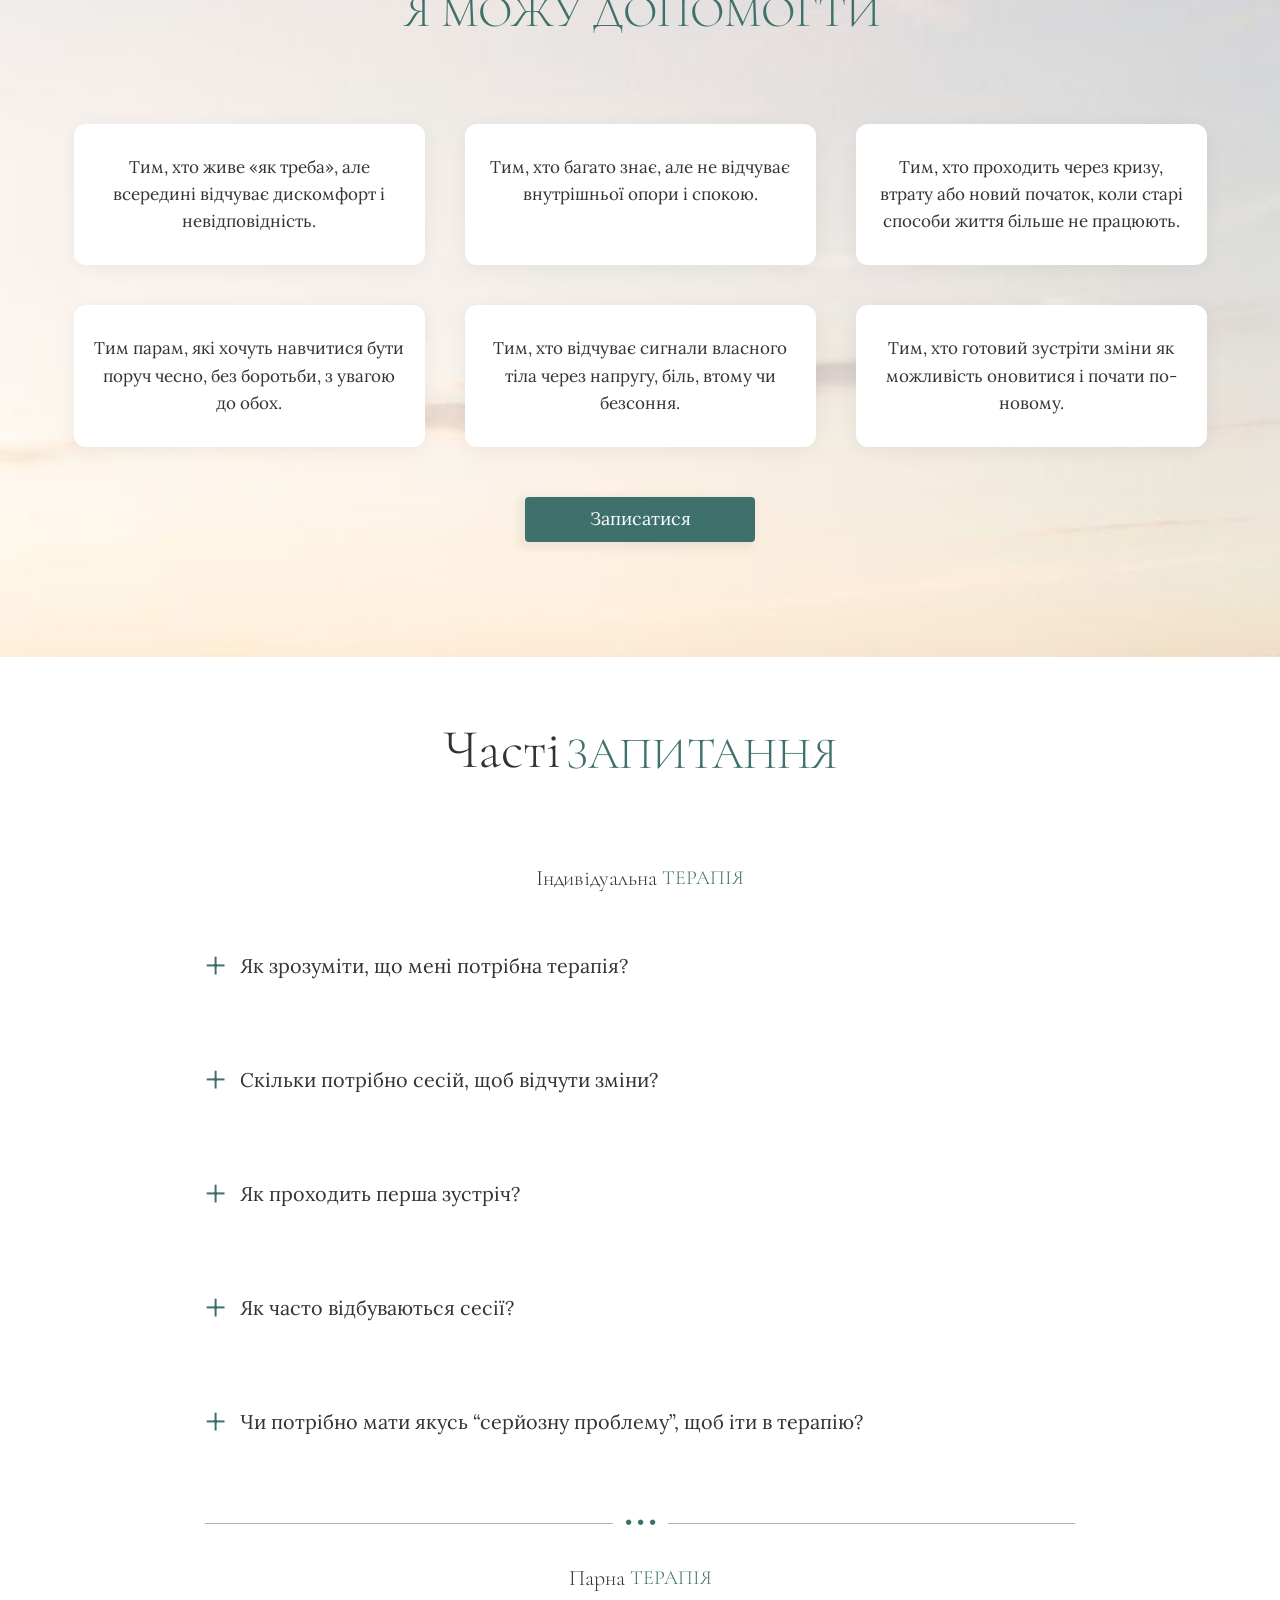
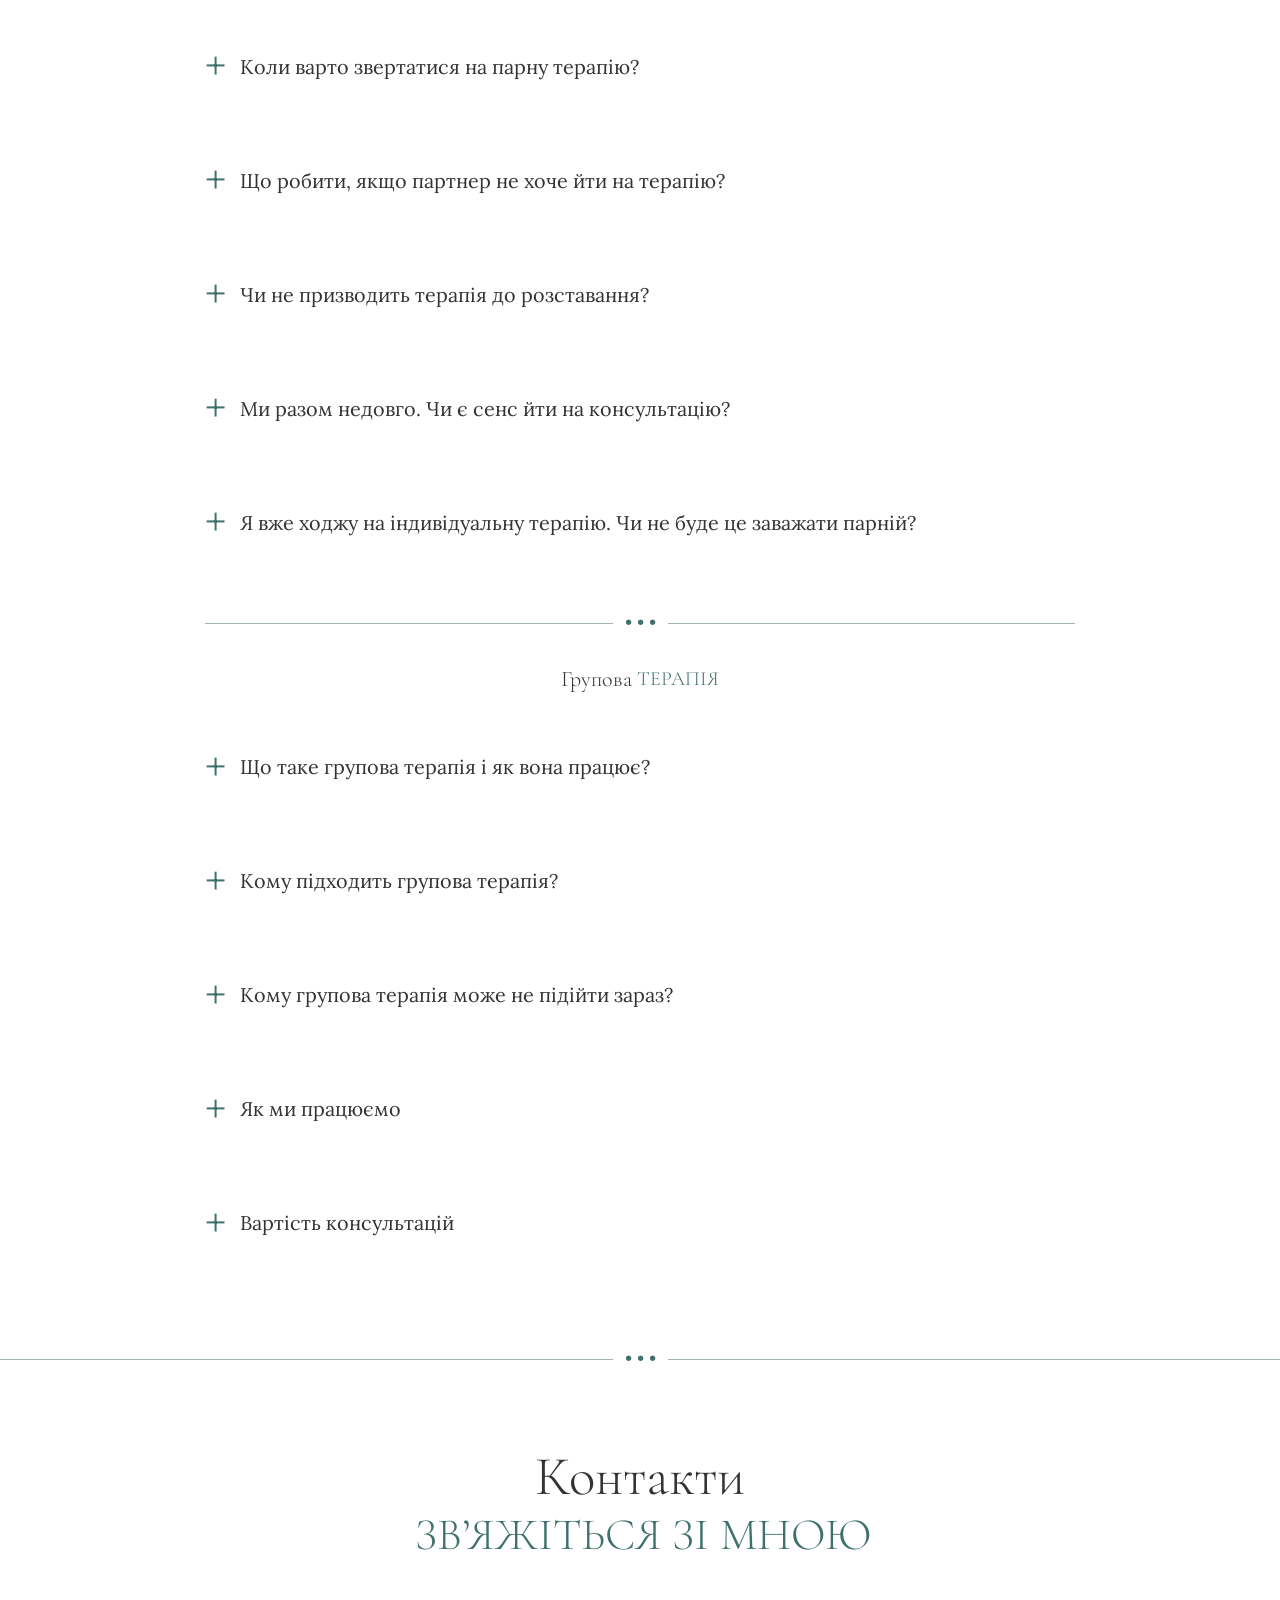
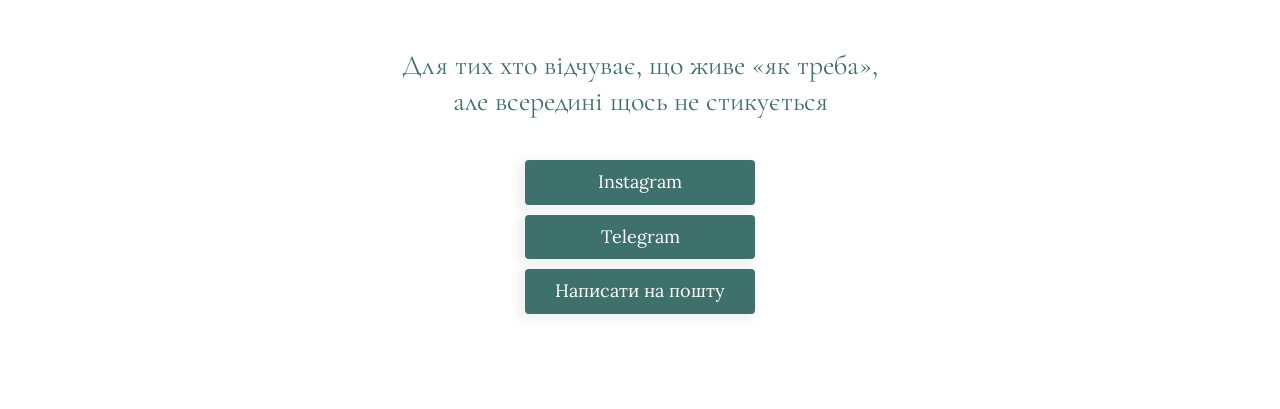
==== commit 2f1eb2f8: "Add files via upload" ====
--- a/index.html
+++ b/index.html
@@ -130,6 +130,18 @@
             <a href="https://t.me/+34603623984" class="btn"
               >Приєднатися до групи</a
             >
+          </div>
+          <div class="service-card price">
+            <h3>Вартість консультацій</h3>
+            <p>
+              <span>Індивідуальна терапія </span>— 50 хвилин / 60 €
+              <br /><br /><span>Парна терапія</span> — 60 хвилин / 70 €
+              <br /><br />
+              <span>Групова терапія</span> — 2,5-3 години /40 €
+
+              <br /><br />Оплата здійснюється через банківський рахунок
+              (український чи європейський) або PayPal
+            </p>
           </div>
 
           <div class="service-card">
--- a/styles.css
+++ b/styles.css
@@ -530,6 +530,17 @@
   width: 30%;
 }
 
+.service-card.price {
+  box-shadow: 0 4px 20px rgba(0, 0, 0, 0.05);
+  width: 80%;
+  box-shadow: none;
+}
+
+.service-card.price p span {
+  color: var(--terak);
+  text-transform: uppercase;
+}
+
 .service-icon {
   font-size: 40px;
   color: var(--terak);
@@ -578,6 +589,18 @@
 
   .service-card p {
     font-size: 15px;
+  }
+  .service-card.price {
+    width: 100%;
+    box-shadow: 0 4px 20px rgba(0, 0, 0, 0.2);
+  }
+  .service-card.price,
+  .service-card.price p span {
+    font-size: 14px;
+  }
+
+  .service-card.price h3 {
+    font-size: 20px;
   }
 }
 
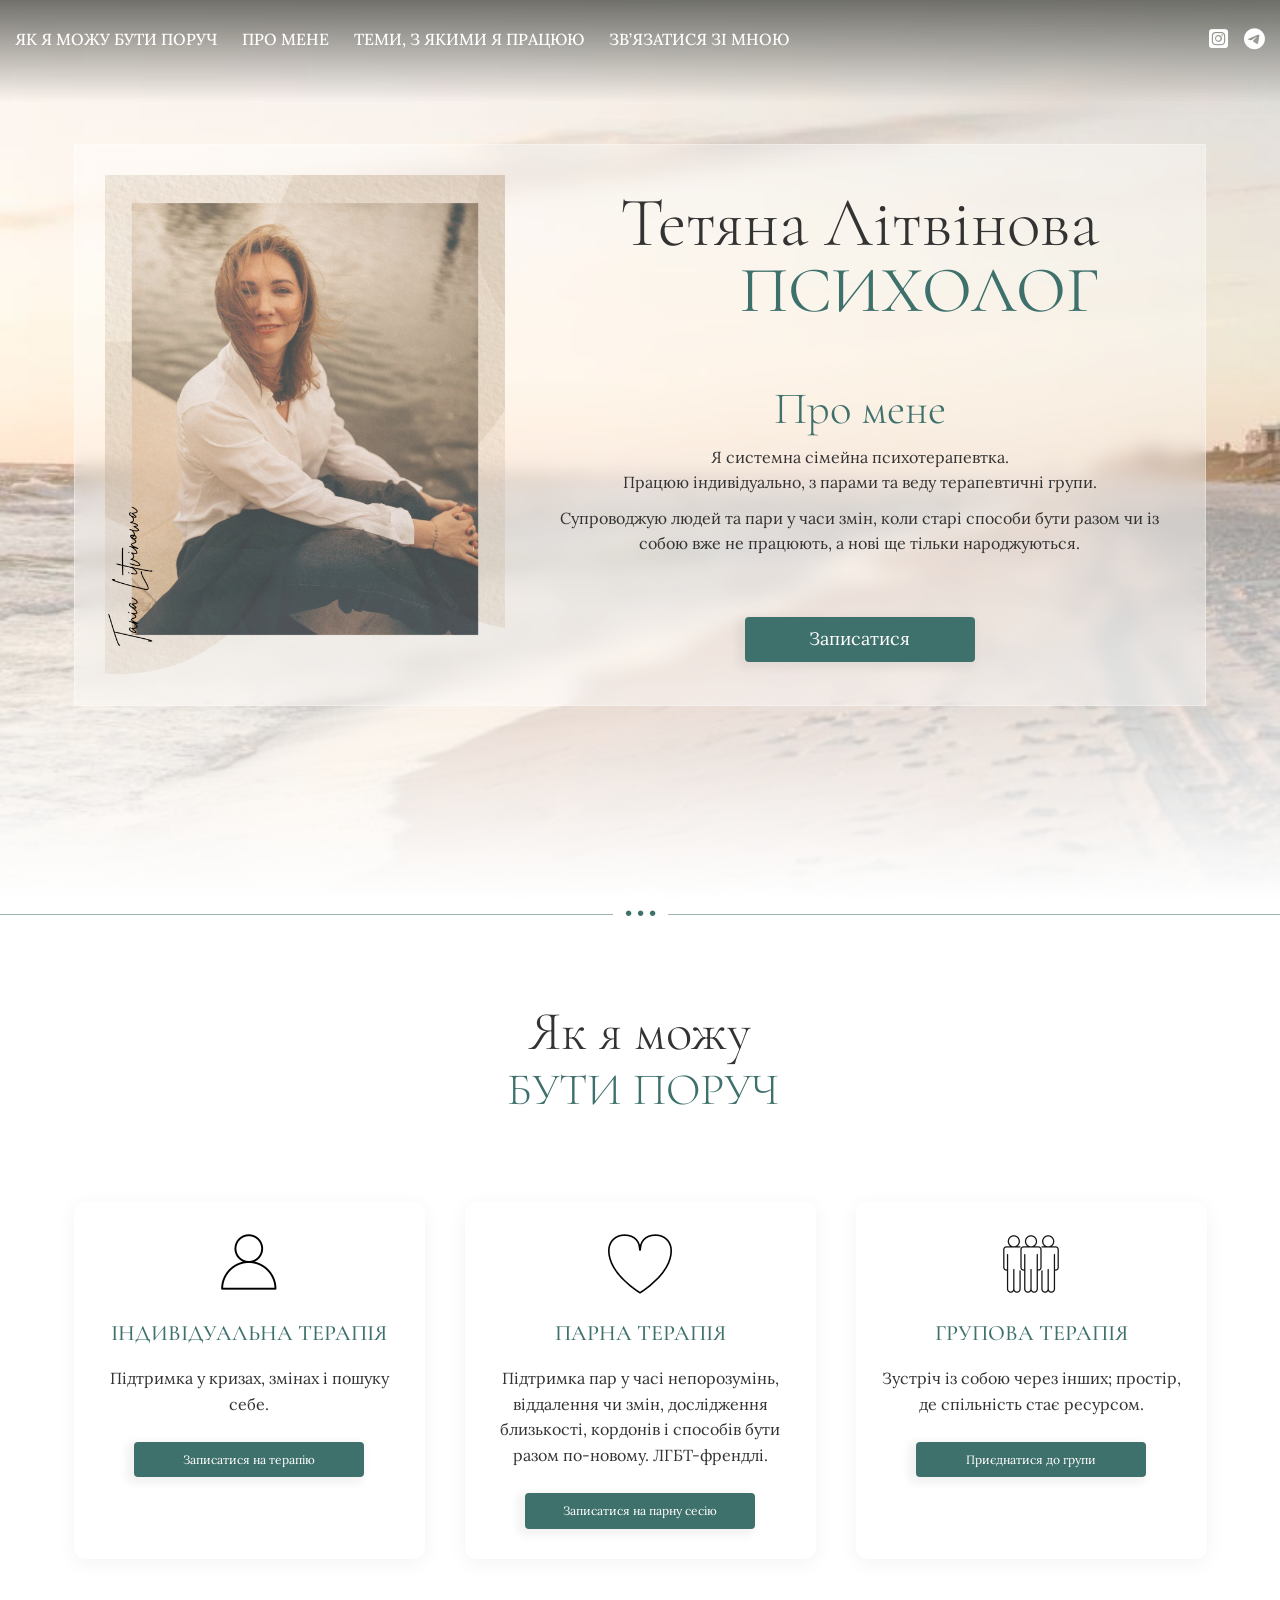
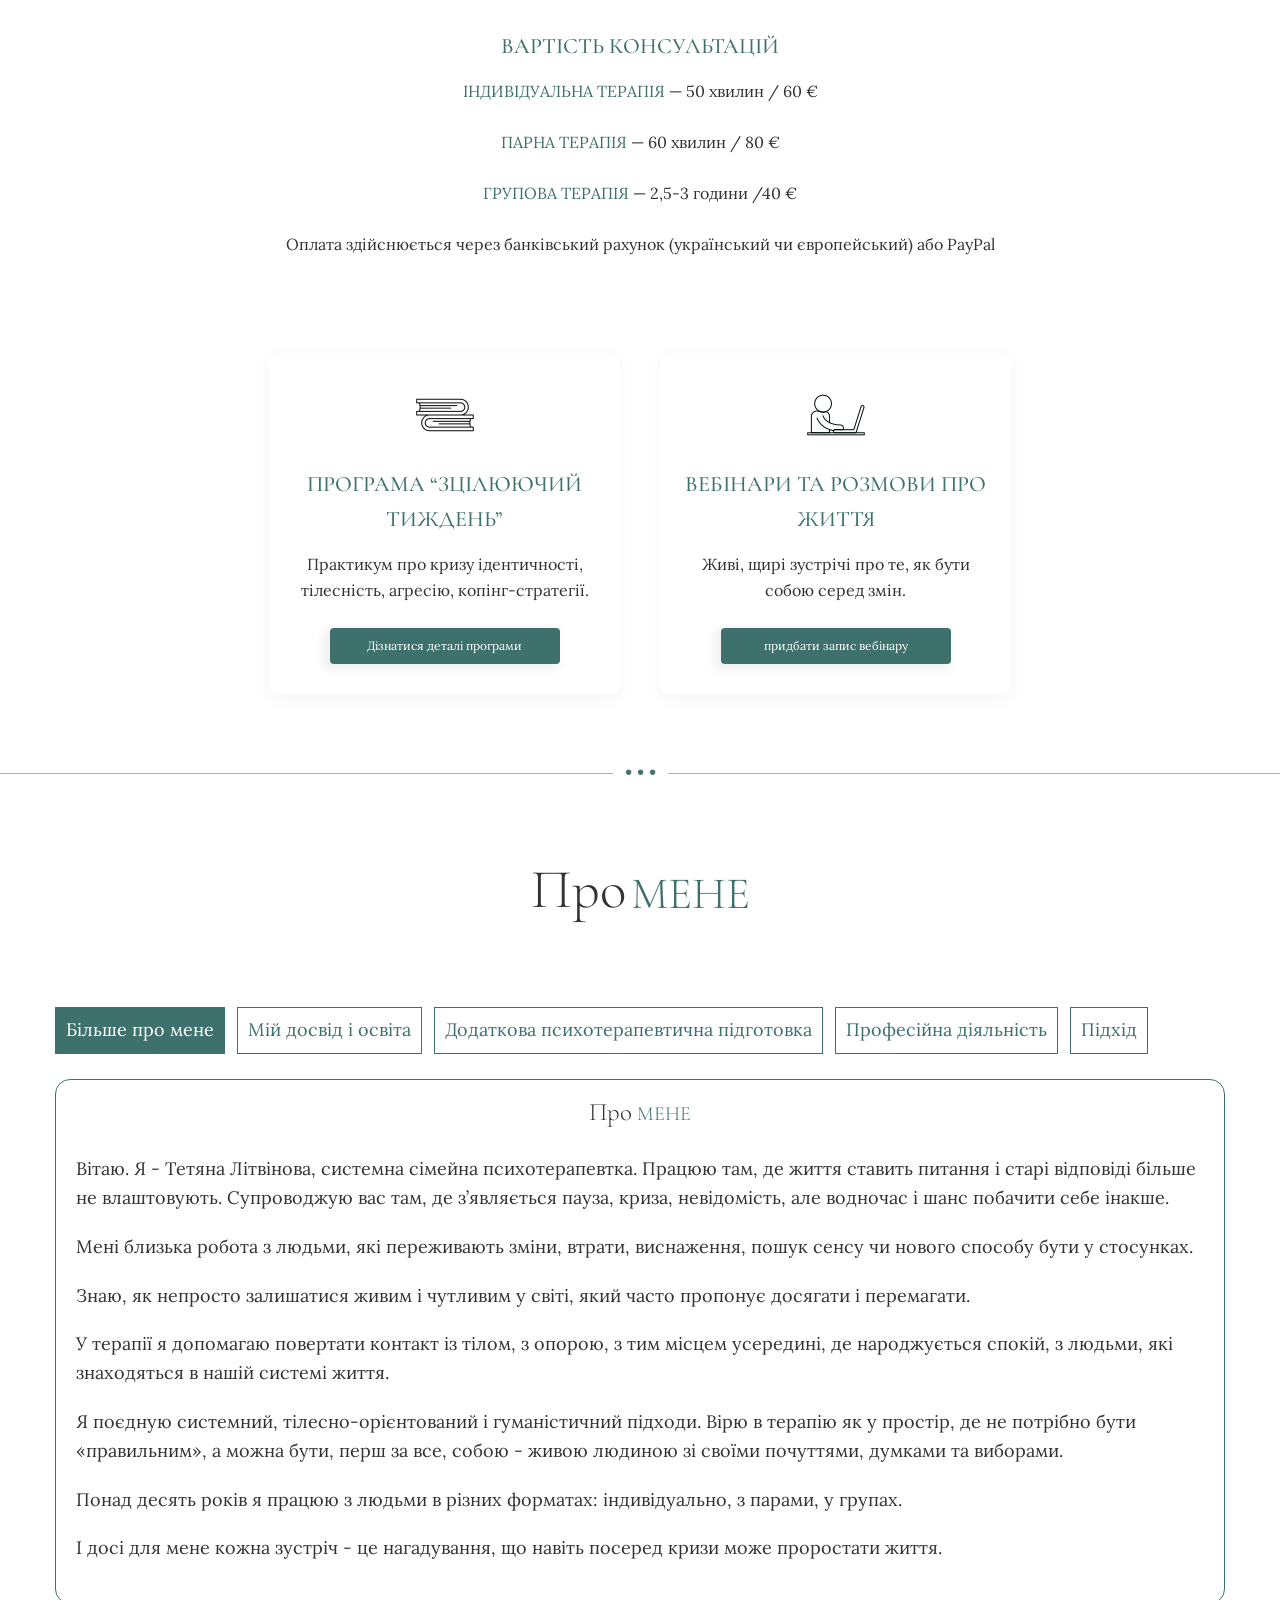
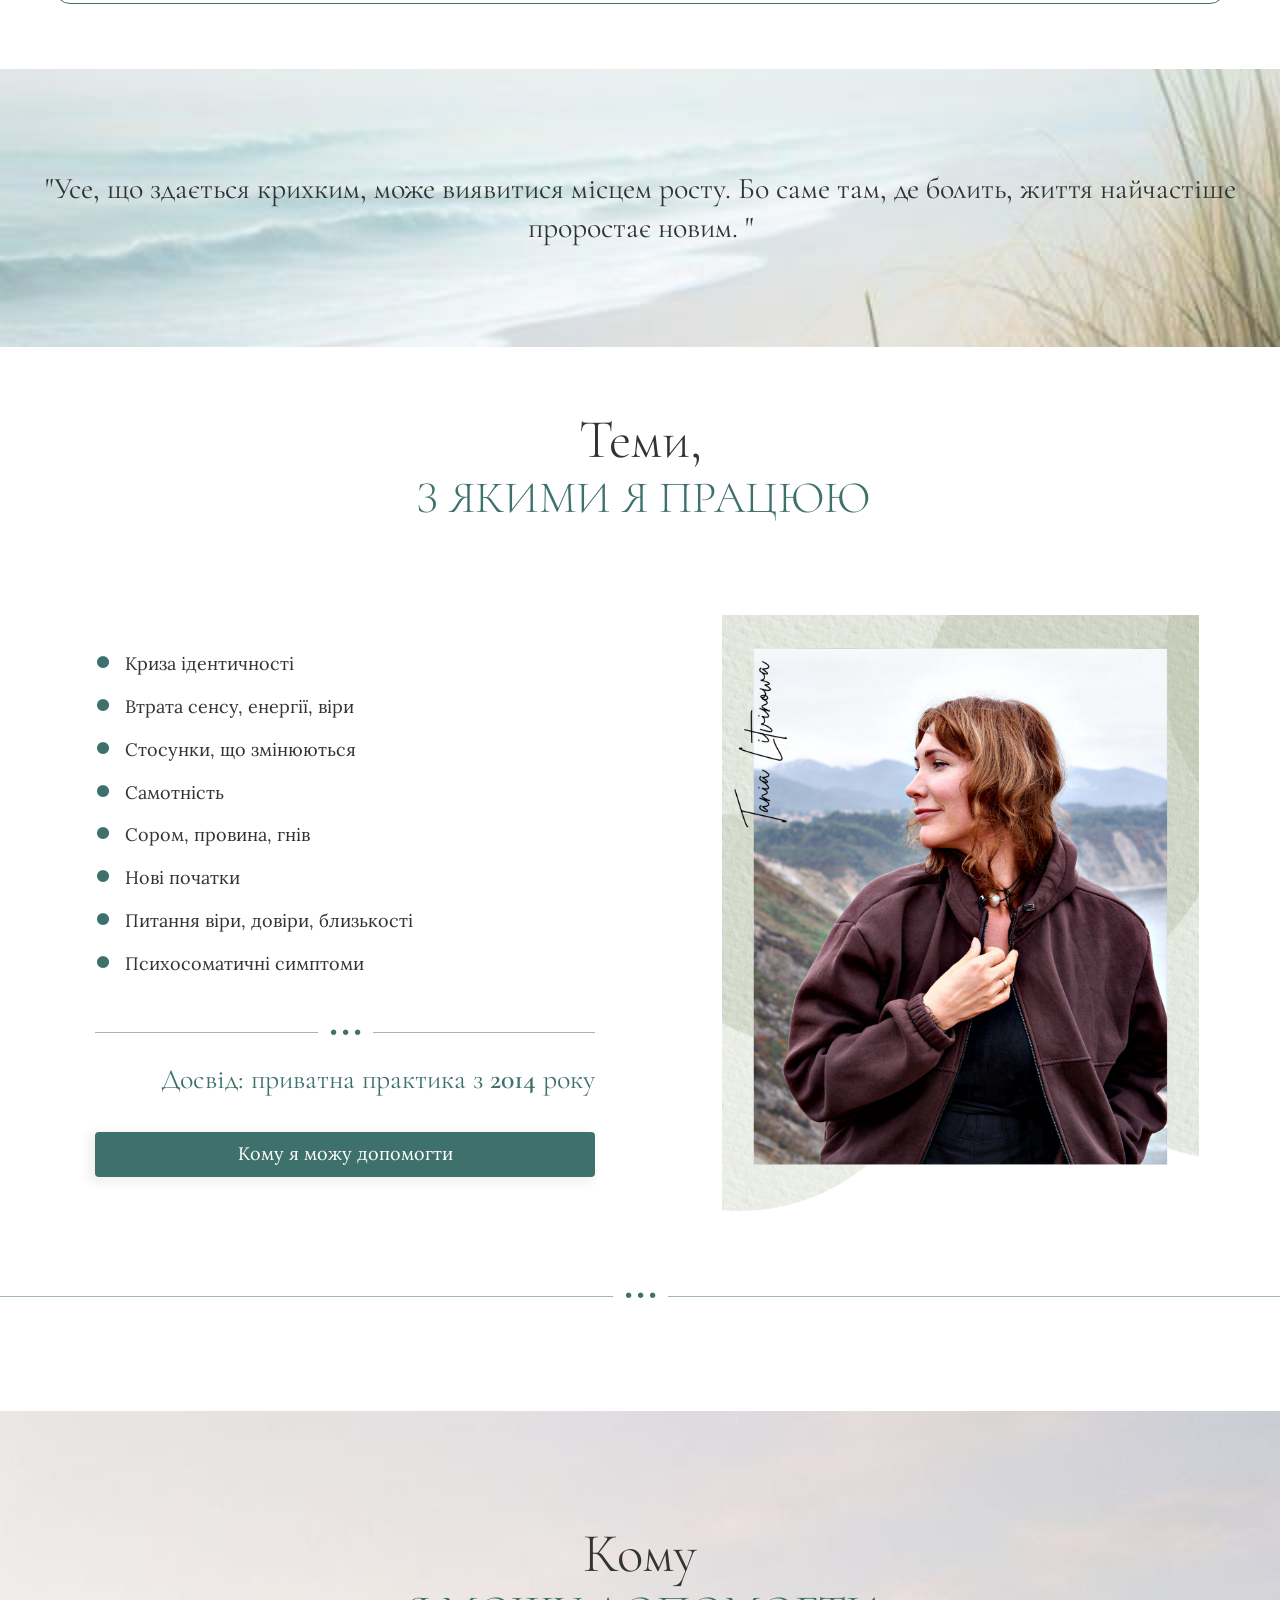
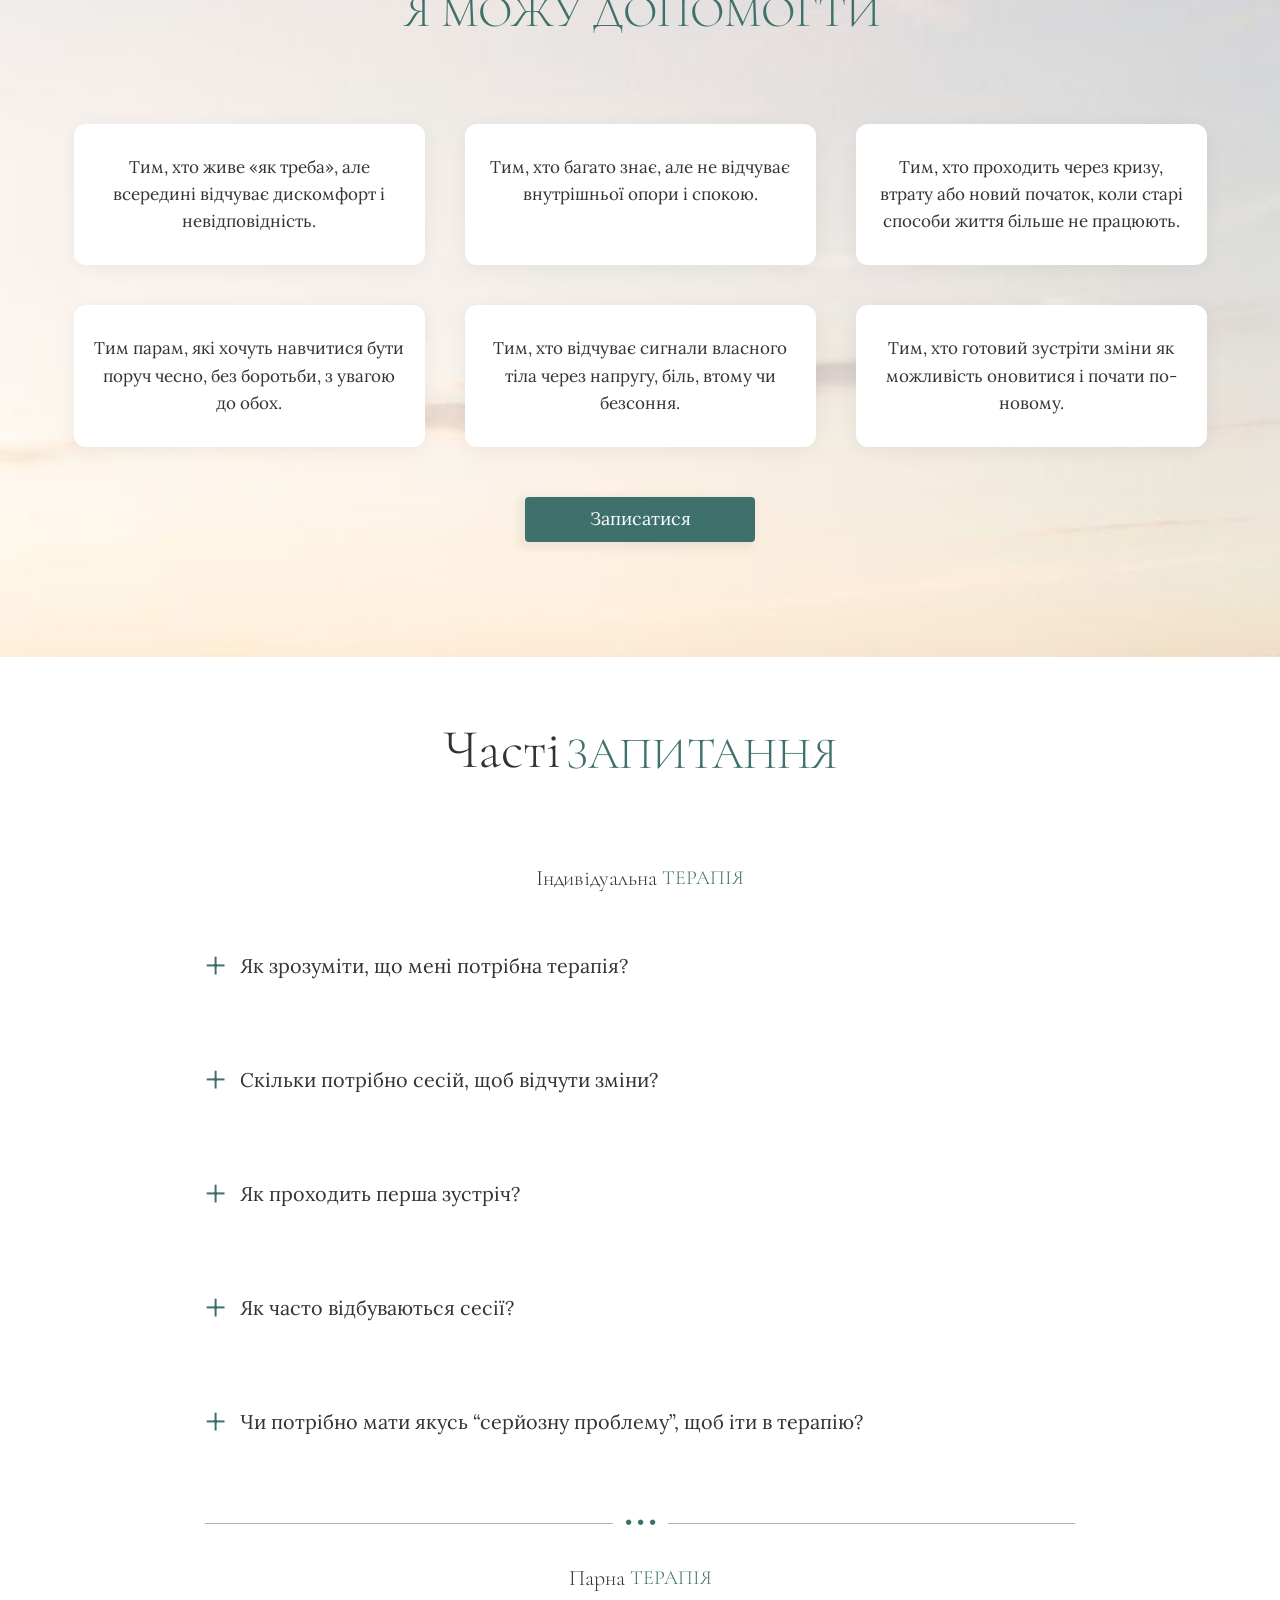
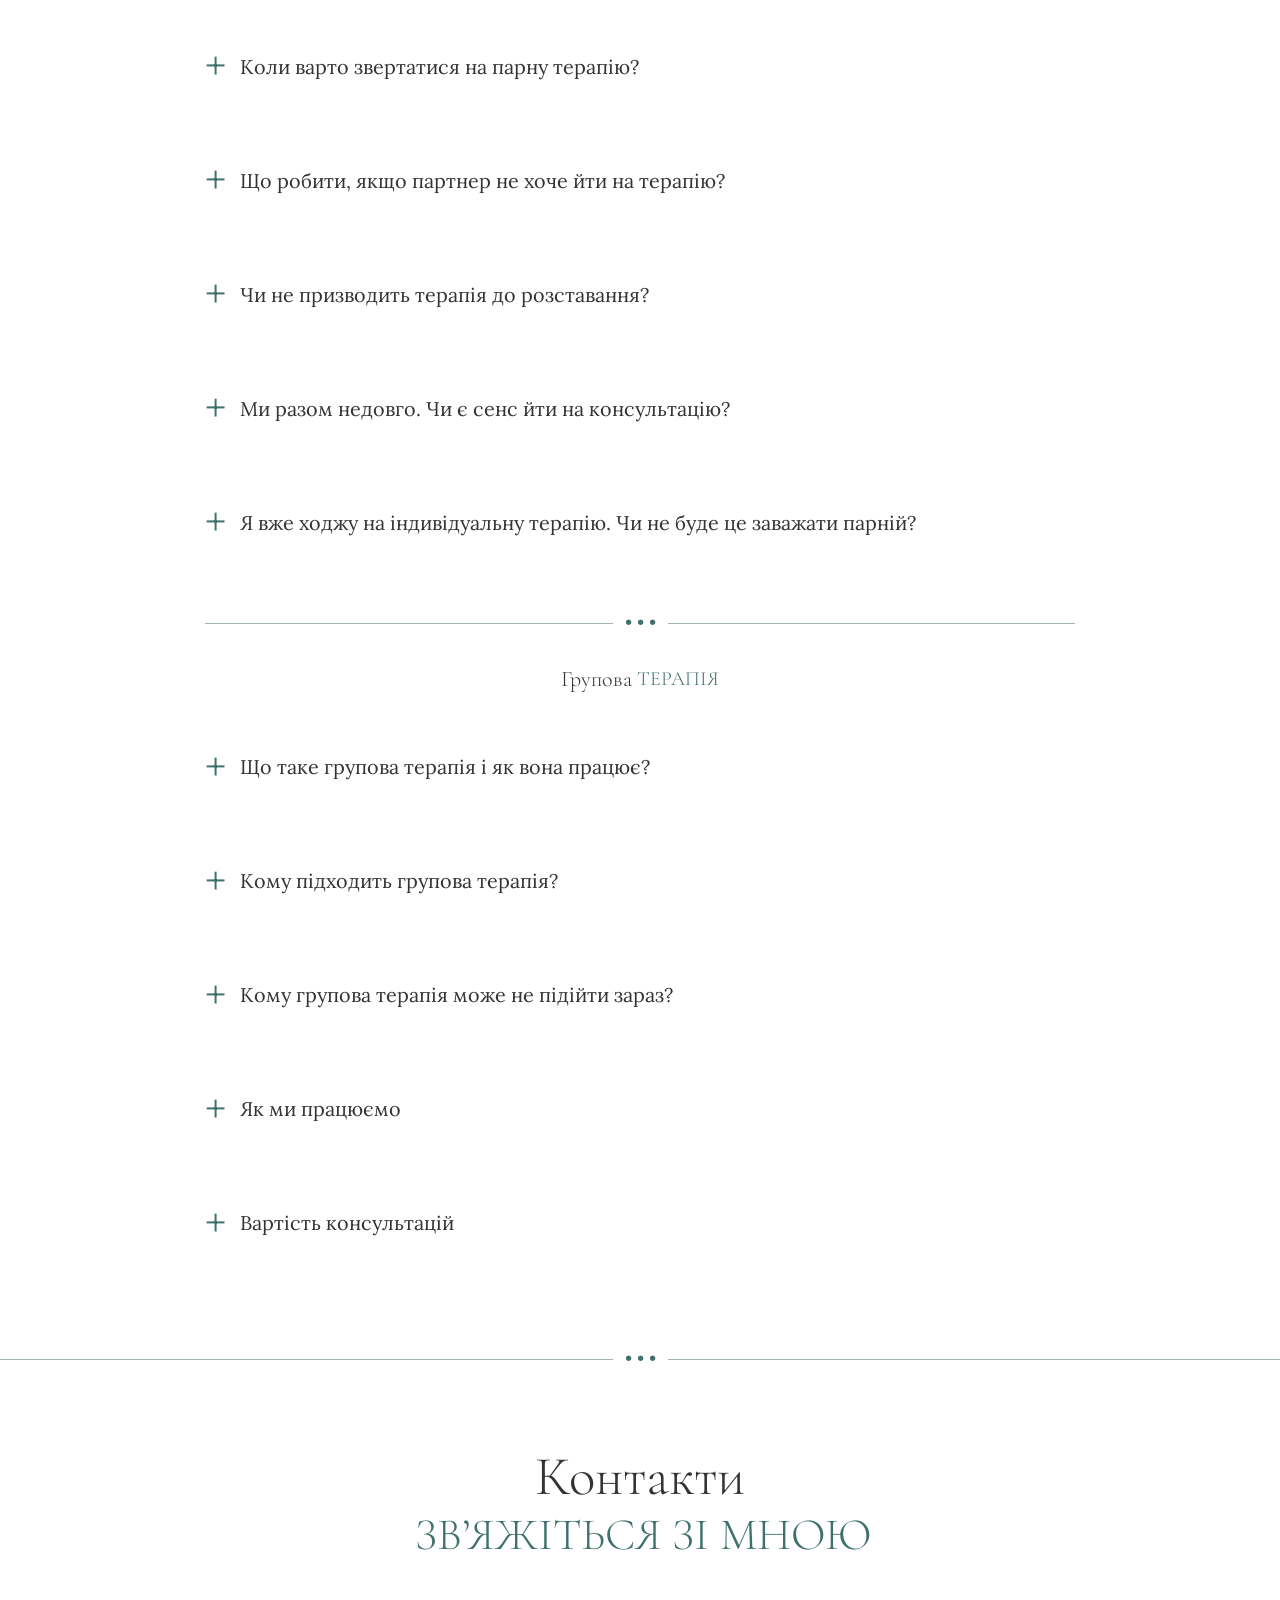
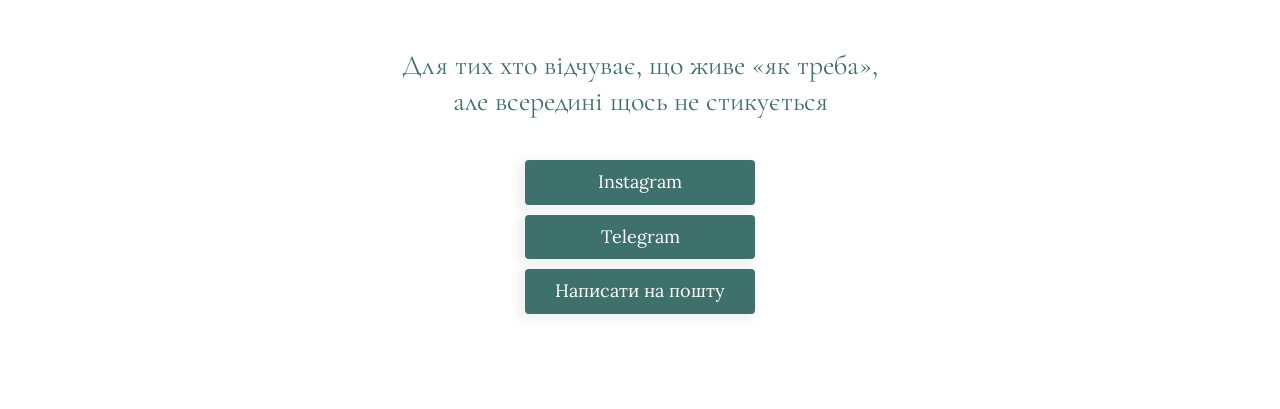
==== commit 3ea166f0: "Update index.html" ====
--- a/index.html
+++ b/index.html
@@ -135,7 +135,7 @@
             <h3>Вартість консультацій</h3>
             <p>
               <span>Індивідуальна терапія </span>— 50 хвилин / 60 €
-              <br /><br /><span>Парна терапія</span> — 60 хвилин / 70 €
+              <br /><br /><span>Парна терапія</span> — 60 хвилин / 80 €
               <br /><br />
               <span>Групова терапія</span> — 2,5-3 години /40 €
 
@@ -658,7 +658,7 @@
               <br /><br />Працюємо через платформу Zoom або Google Meet
 
               <br /><br />Вартість консультацій Індивідуальна терапія — 50
-              хвилин / 60 € Парна терапія — 60 хвилин / 70 € Групова терапія —
+              хвилин / 80 € Парна терапія — 60 хвилин / 70 € Групова терапія —
               2,5-3 години /40 € Оплата здійснюється через банківський рахунок
               (український чи європейський) або PayPal
             </p>
@@ -672,7 +672,7 @@
           <div class="faq-answer">
             <p>
               Індивідуальна терапія — 50 хвилин / 60 €
-              <br /><br />Парна терапія — 60 хвилин / 70 € <br /><br />Групова
+              <br /><br />Парна терапія — 60 хвилин / 80 € <br /><br />Групова
               терапія — 2,5-3 години /40 €
 
               <br /><br />Оплата здійснюється через банківський рахунок
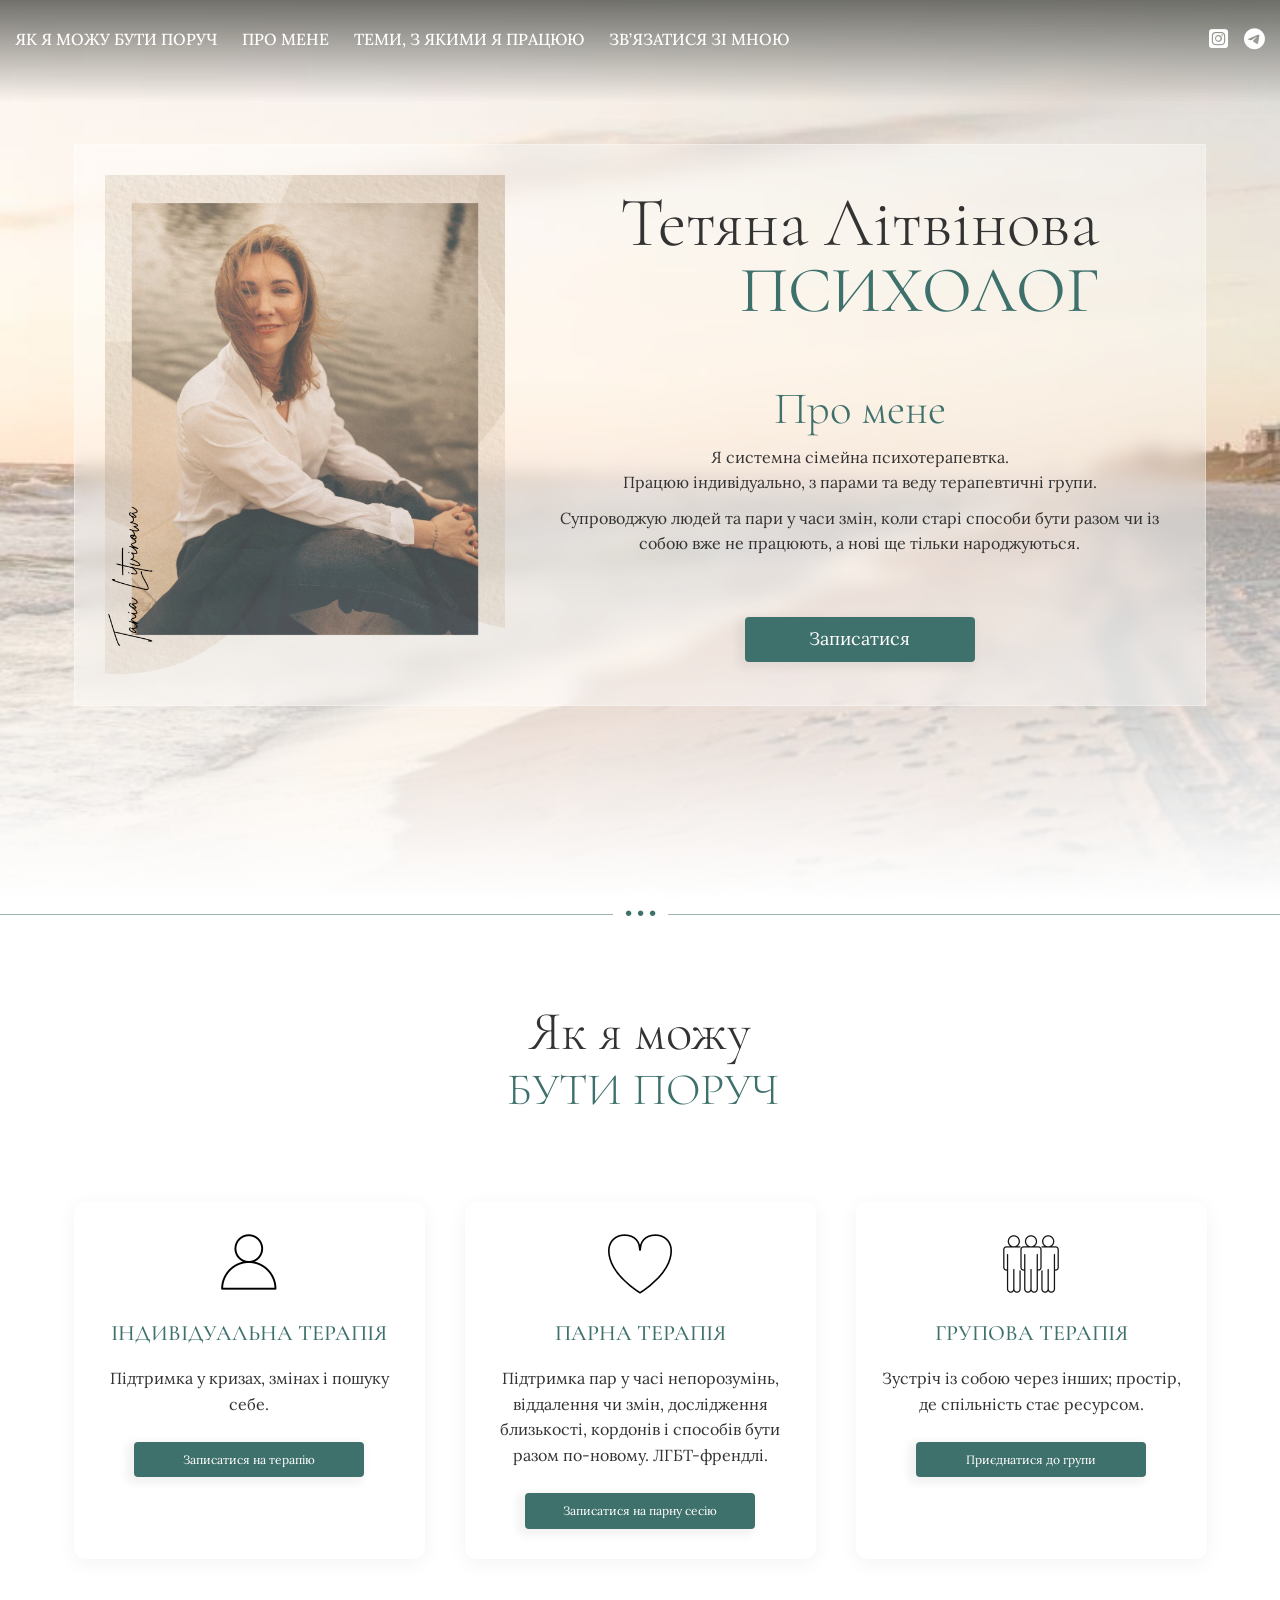
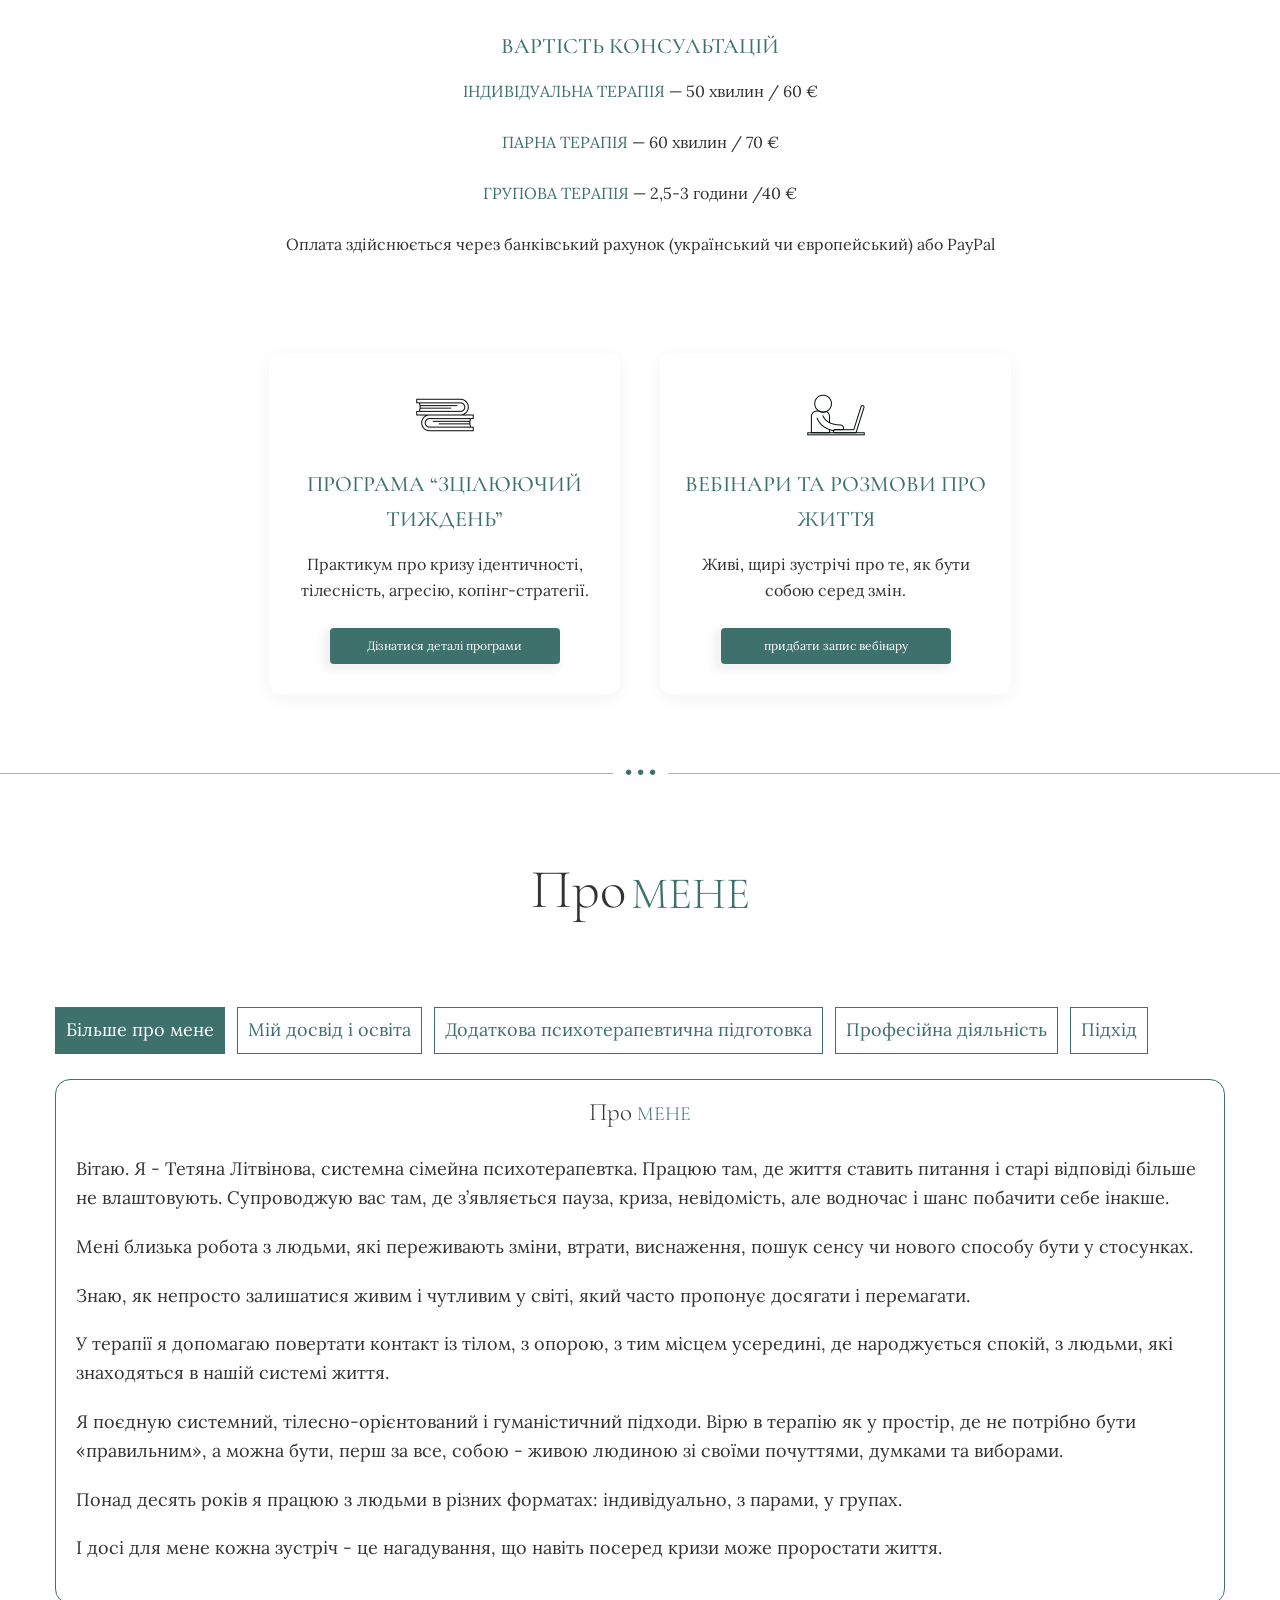
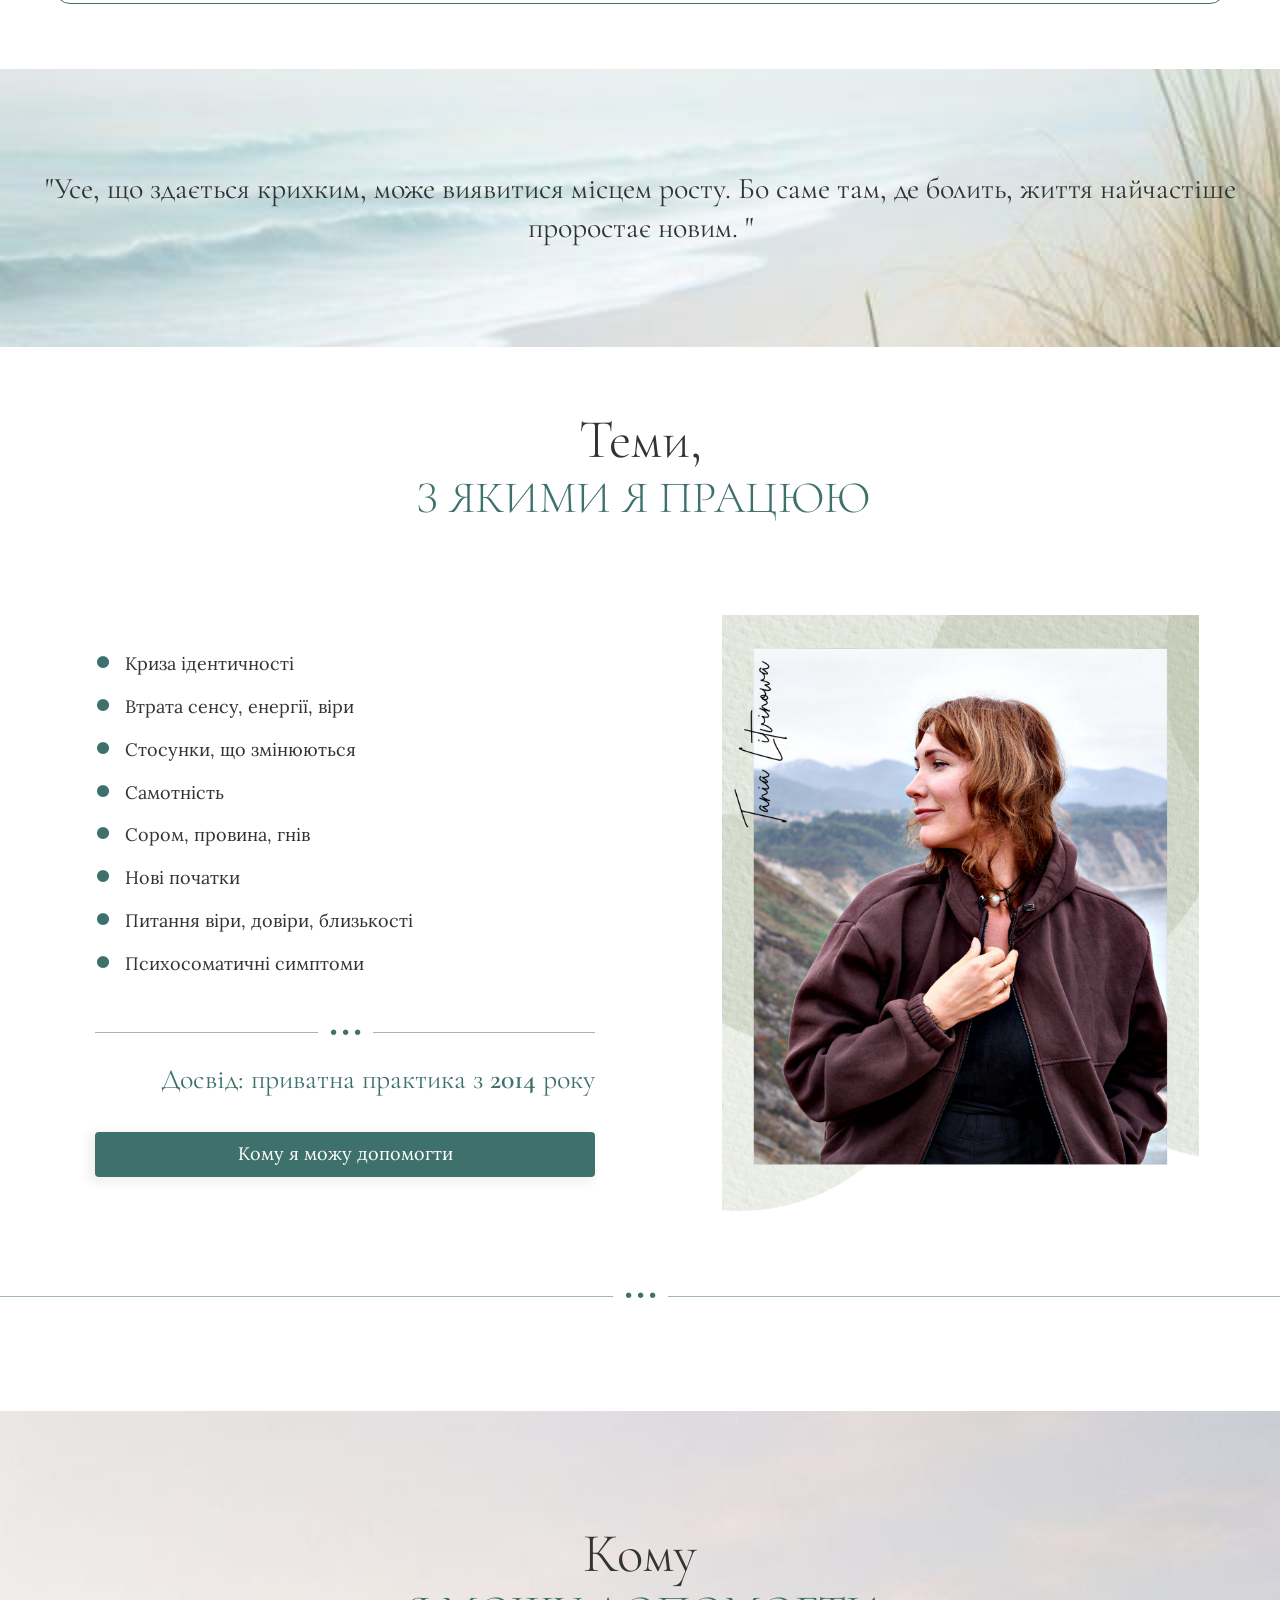
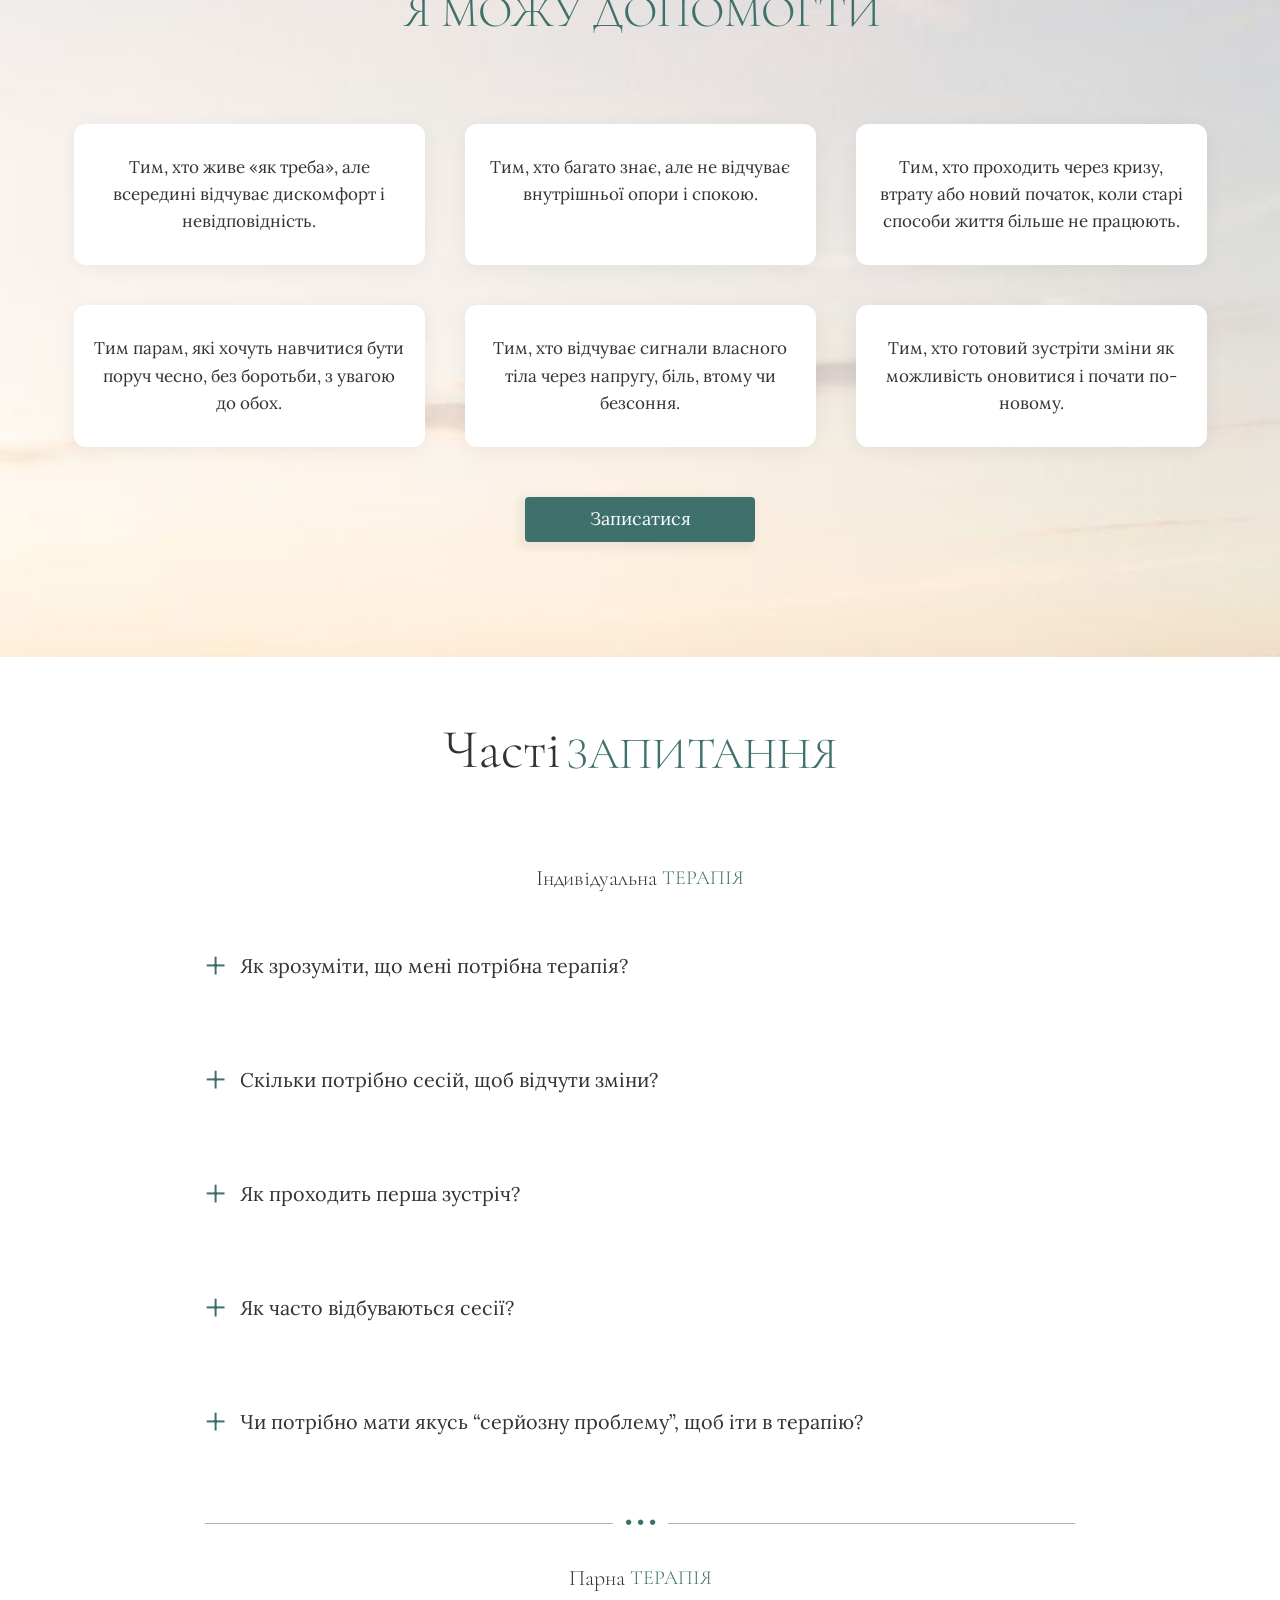
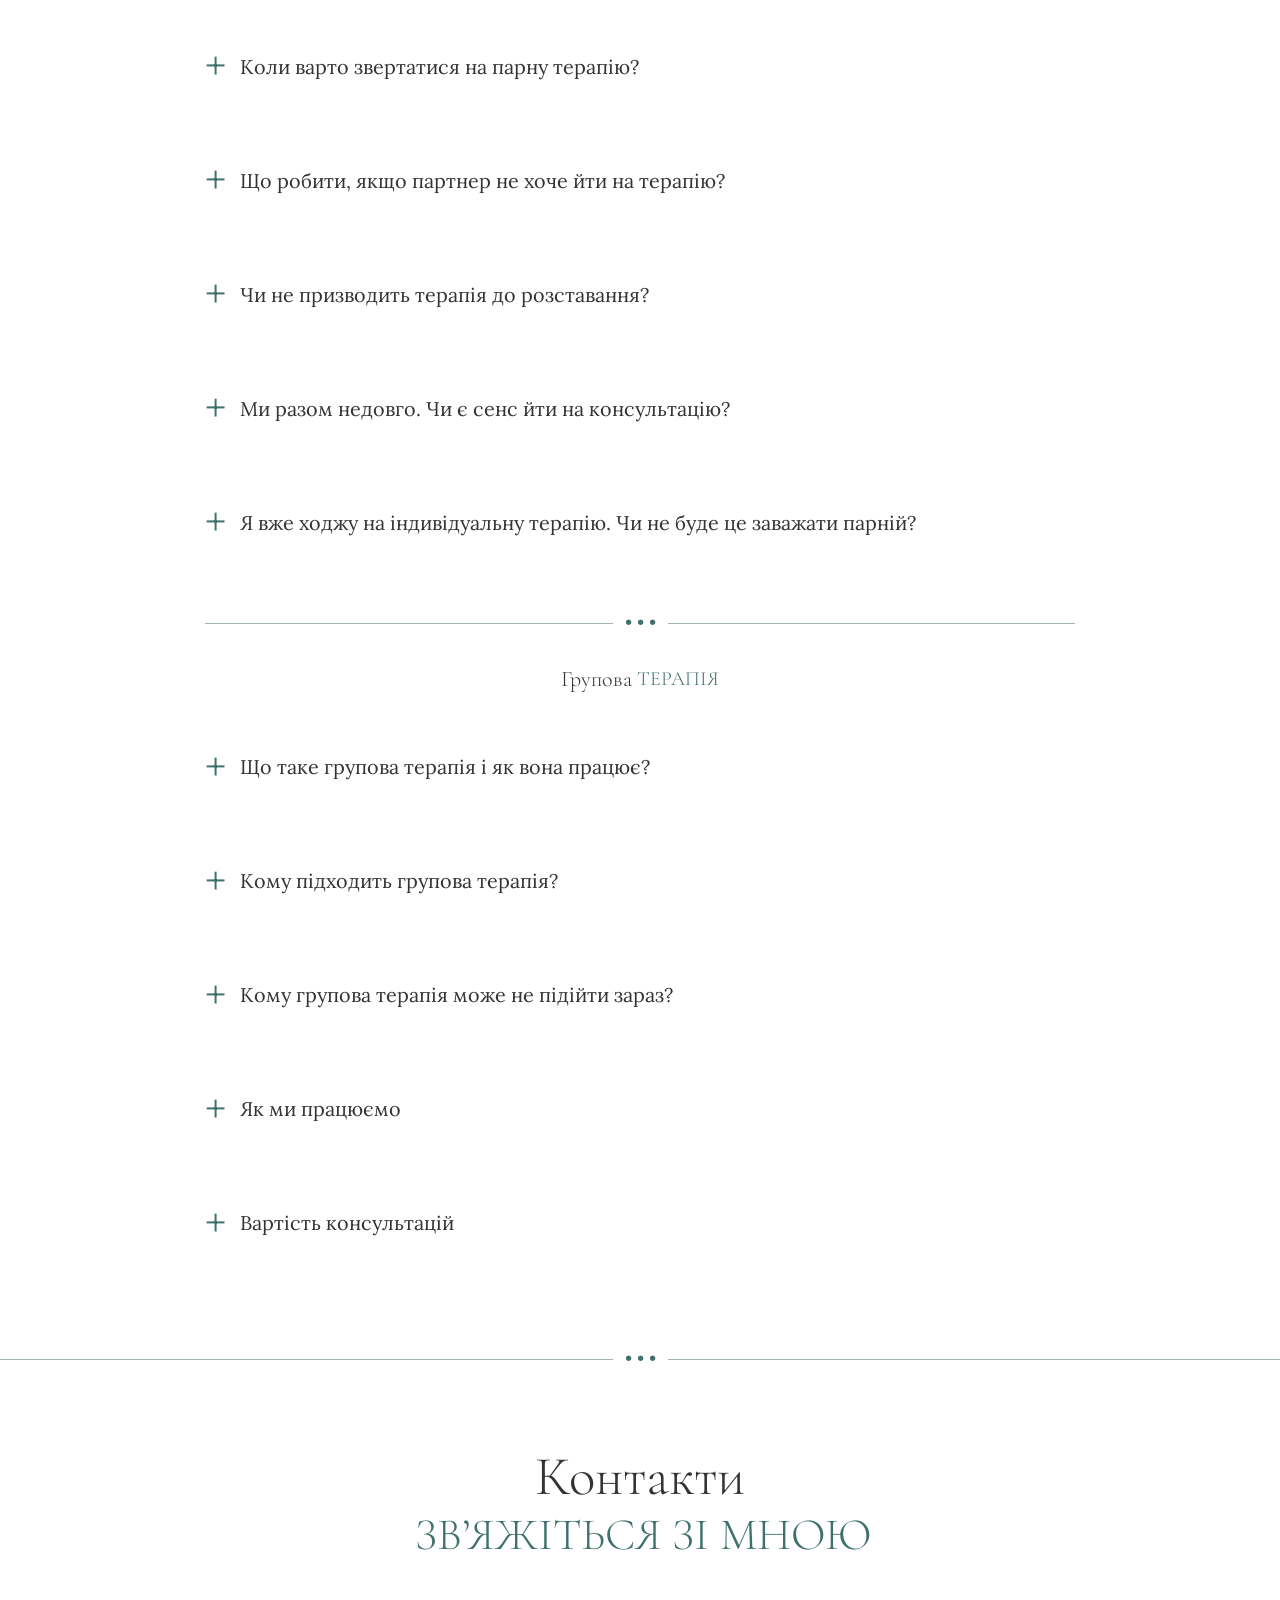
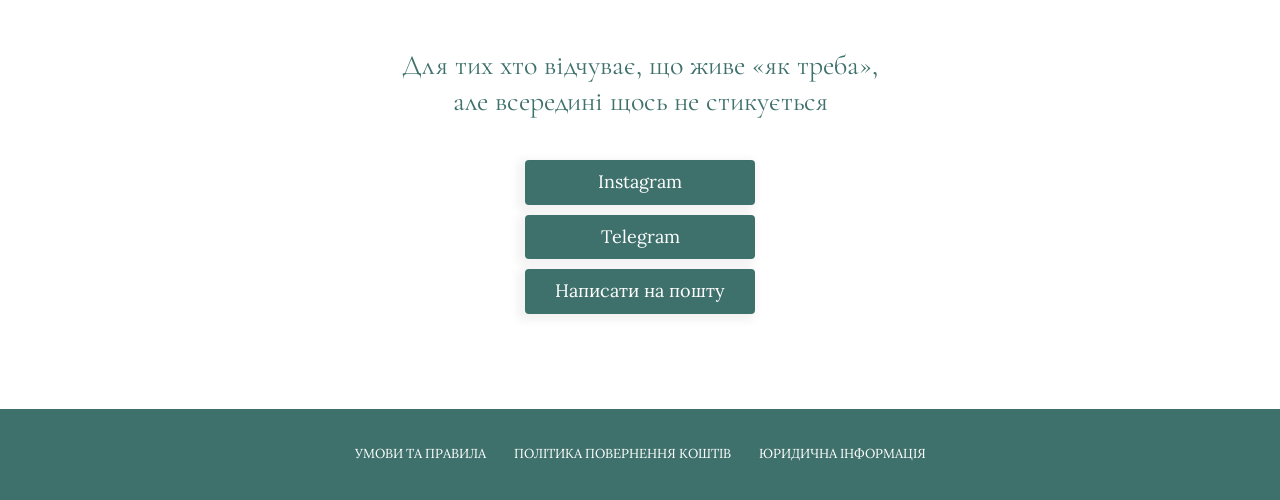
==== commit 3f71f65a: "Add files via upload" ====
--- a/index.html
+++ b/index.html
@@ -1,4 +1,4 @@
-<!DOCTYPE html>
+<!doctype html>
 <html lang="uk">
   <head>
     <meta charset="utf-8" />
@@ -135,7 +135,7 @@
             <h3>Вартість консультацій</h3>
             <p>
               <span>Індивідуальна терапія </span>— 50 хвилин / 60 €
-              <br /><br /><span>Парна терапія</span> — 60 хвилин / 80 €
+              <br /><br /><span>Парна терапія</span> — 60 хвилин / 70 €
               <br /><br />
               <span>Групова терапія</span> — 2,5-3 години /40 €
 
@@ -658,7 +658,7 @@
               <br /><br />Працюємо через платформу Zoom або Google Meet
 
               <br /><br />Вартість консультацій Індивідуальна терапія — 50
-              хвилин / 80 € Парна терапія — 60 хвилин / 70 € Групова терапія —
+              хвилин / 60 € Парна терапія — 60 хвилин / 70 € Групова терапія —
               2,5-3 години /40 € Оплата здійснюється через банківський рахунок
               (український чи європейський) або PayPal
             </p>
@@ -672,7 +672,7 @@
           <div class="faq-answer">
             <p>
               Індивідуальна терапія — 50 хвилин / 60 €
-              <br /><br />Парна терапія — 60 хвилин / 80 € <br /><br />Групова
+              <br /><br />Парна терапія — 60 хвилин / 70 € <br /><br />Групова
               терапія — 2,5-3 години /40 €
 
               <br /><br />Оплата здійснюється через банківський рахунок
@@ -709,6 +709,15 @@
         </div>
       </div>
     </section>
+    <footer class="site-footer">
+      <div class="container">
+        <nav class="footer-links" aria-label="Юридична інформація">
+          <a href="terms.html">УМОВИ ТА ПРАВИЛА</a>
+          <a href="refund-policy.html">ПОЛІТИКА ПОВЕРНЕННЯ КОШТІВ</a>
+          <a href="legal.html">ЮРИДИЧНА ІНФОРМАЦІЯ</a>
+        </nav>
+      </div>
+    </footer>
 
     <script>
       const burger = document.getElementById("burger");
--- a/styles.css
+++ b/styles.css
@@ -244,7 +244,9 @@
   font-size: 1rem;
   font-weight: 300;
   text-decoration: none;
-  transition: background 0.3s ease, transform 0.3s ease;
+  transition:
+    background 0.3s ease,
+    transform 0.3s ease;
   position: relative;
   border-radius: 4px;
   border: 1px solid var(--border);
@@ -279,6 +281,7 @@
     padding-bottom: 40px;
     align-items: end;
     min-height: max-content;
+    padding-top: 10px;
   }
   .header-text {
     flex-direction: column;
@@ -1015,3 +1018,40 @@
     padding-top: 3px;
   }
 }
+
+/* Footer */
+.site-footer {
+  padding: 20px 0;
+  background-color: var(--terak);
+  color: var(--white);
+}
+
+.footer-links {
+  display: flex;
+  align-items: center;
+  justify-content: center;
+  gap: 28px;
+  flex-wrap: wrap;
+  text-align: center;
+}
+
+.footer-links a {
+  font-size: 13px;
+  text-transform: uppercase;
+  transition: opacity 0.25s ease;
+}
+
+.footer-links a:hover {
+  opacity: 0.7;
+}
+
+@media (max-width: 768px) {
+  .footer-links {
+    flex-direction: column;
+    gap: 14px;
+  }
+
+  .footer-links a {
+    font-size: 12px;
+  }
+}
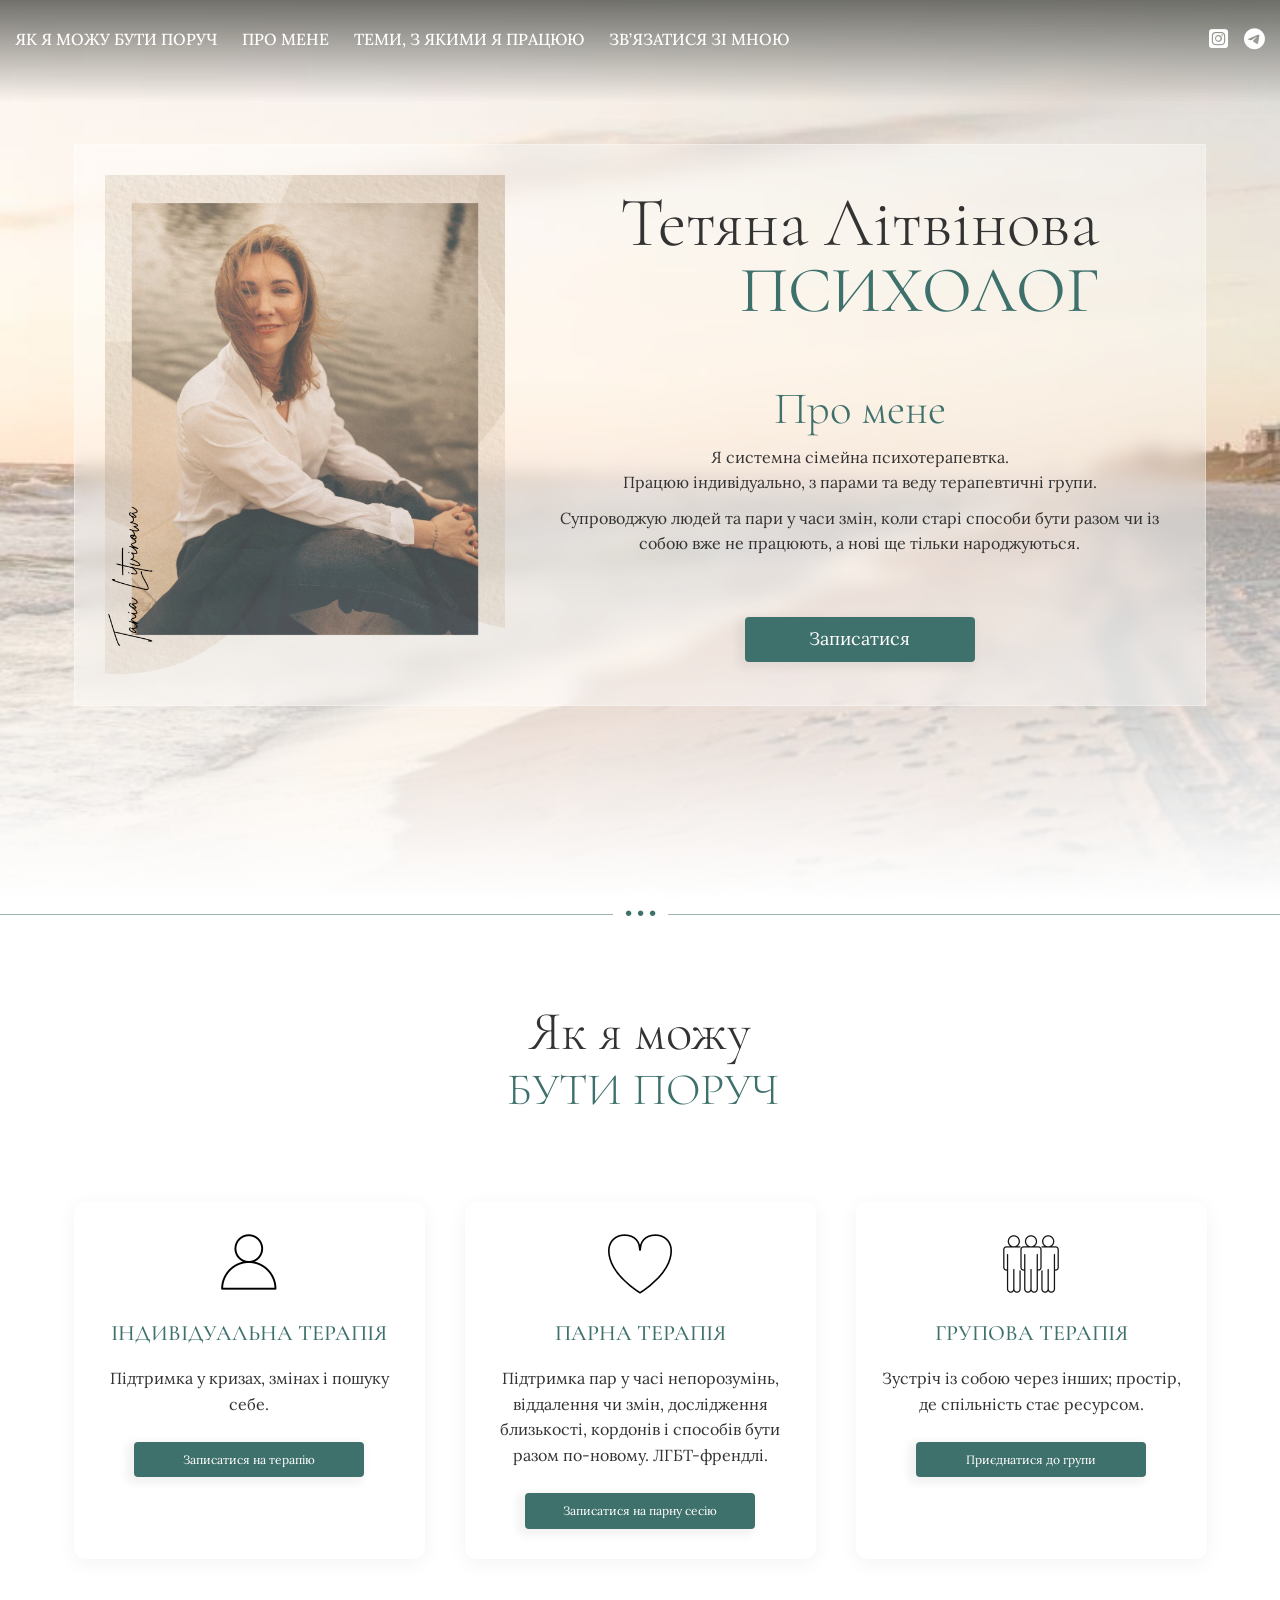
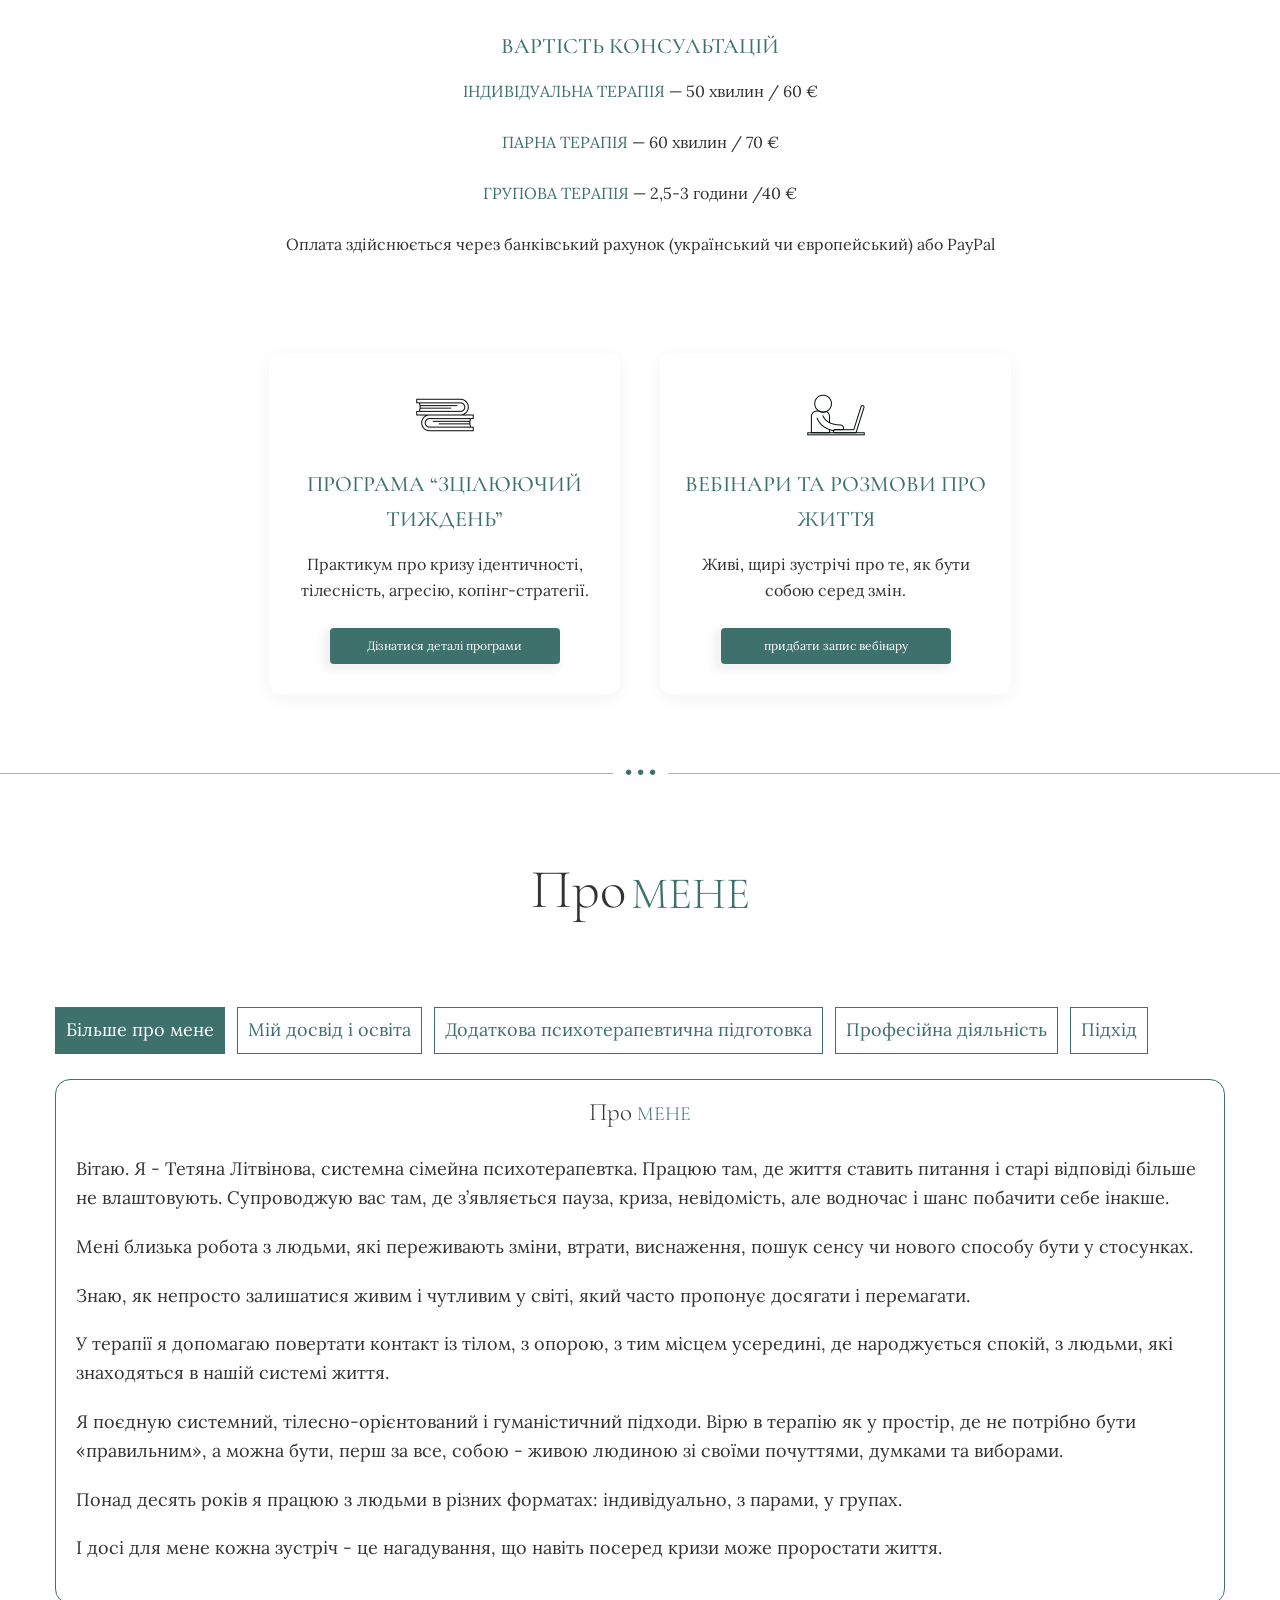
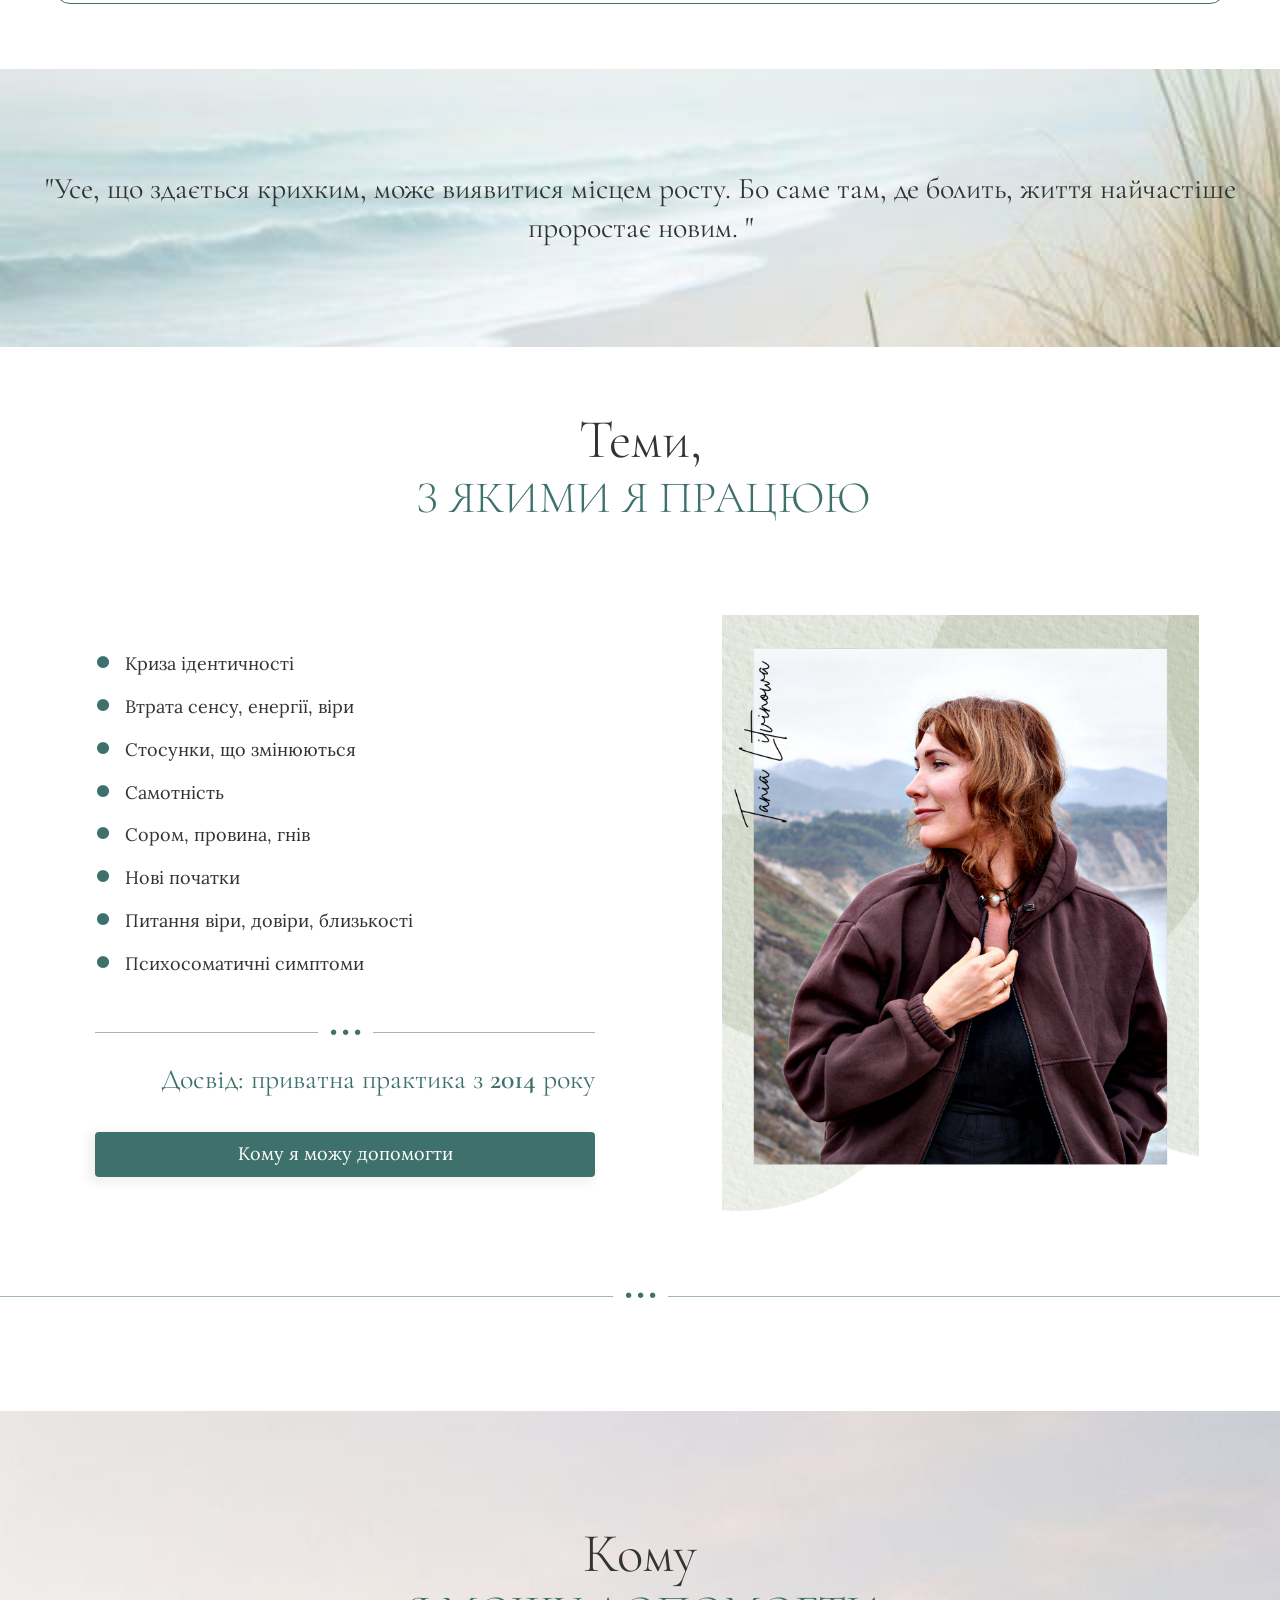
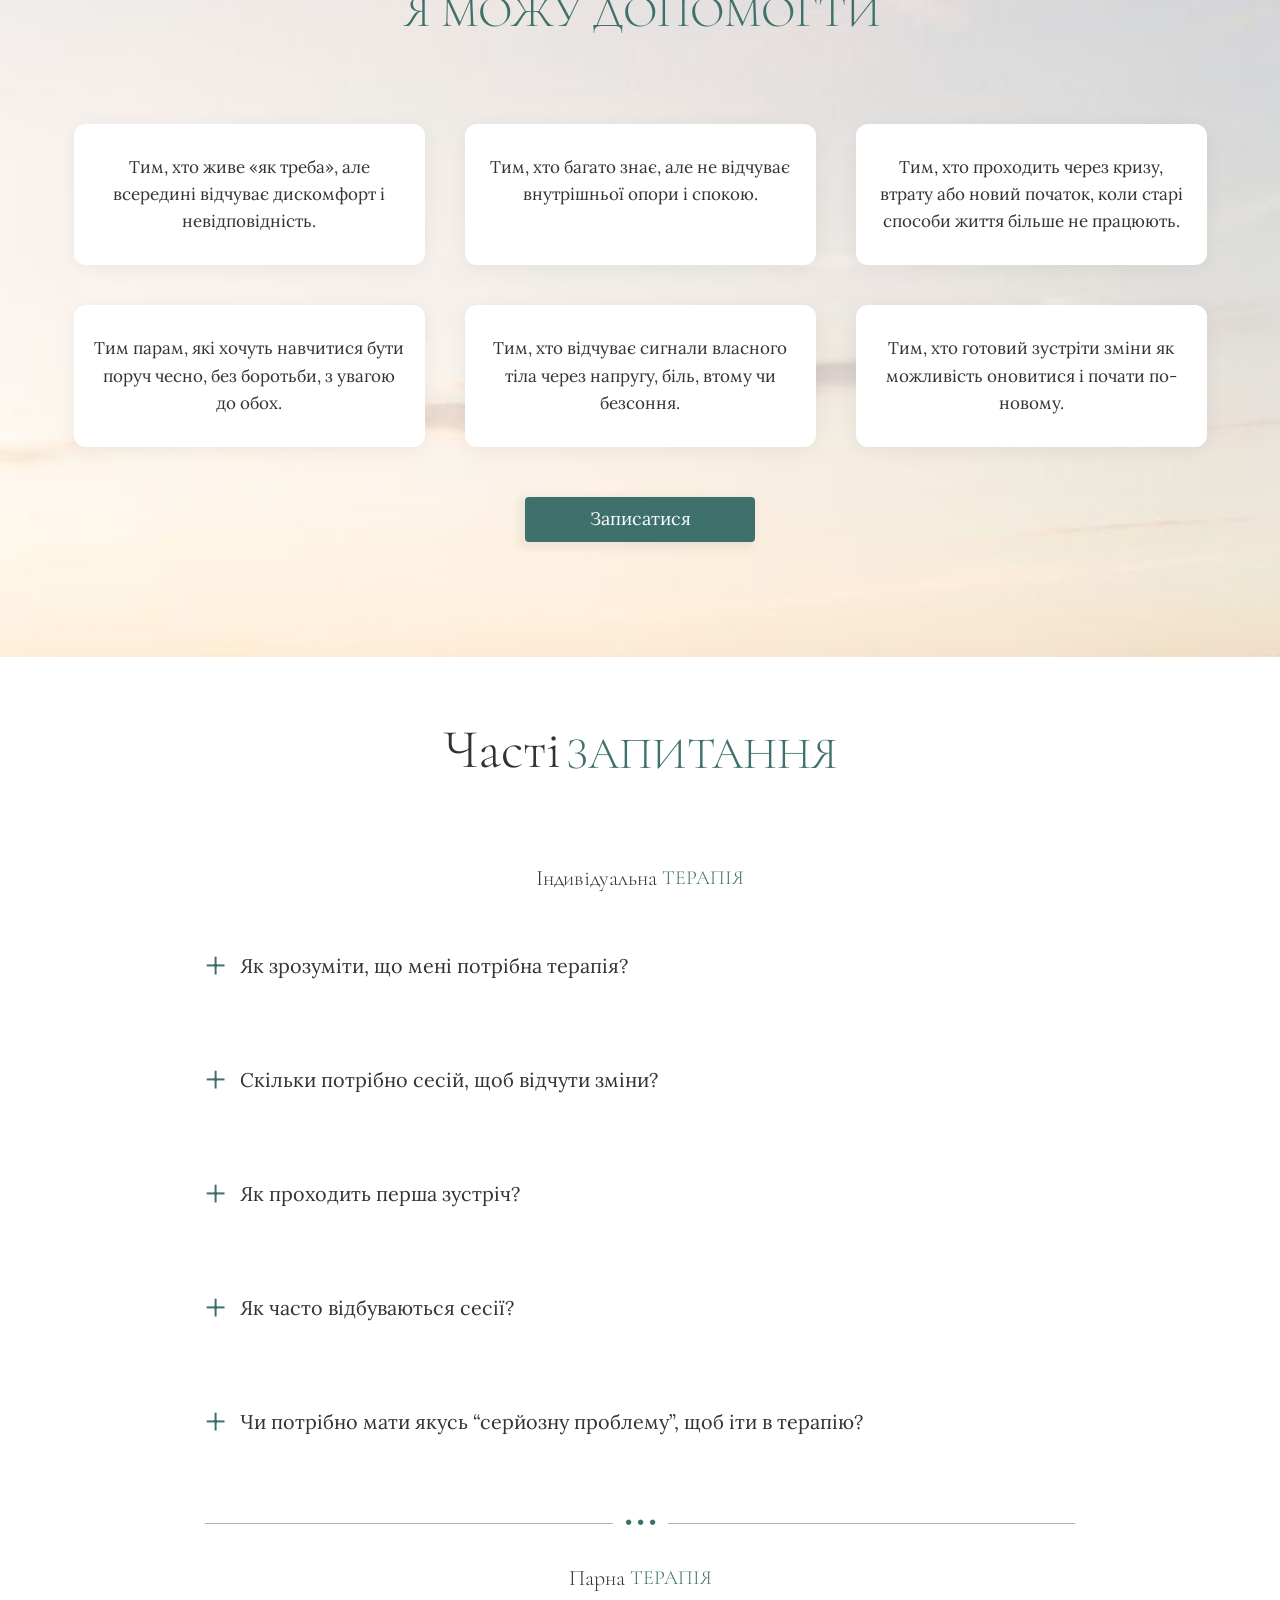
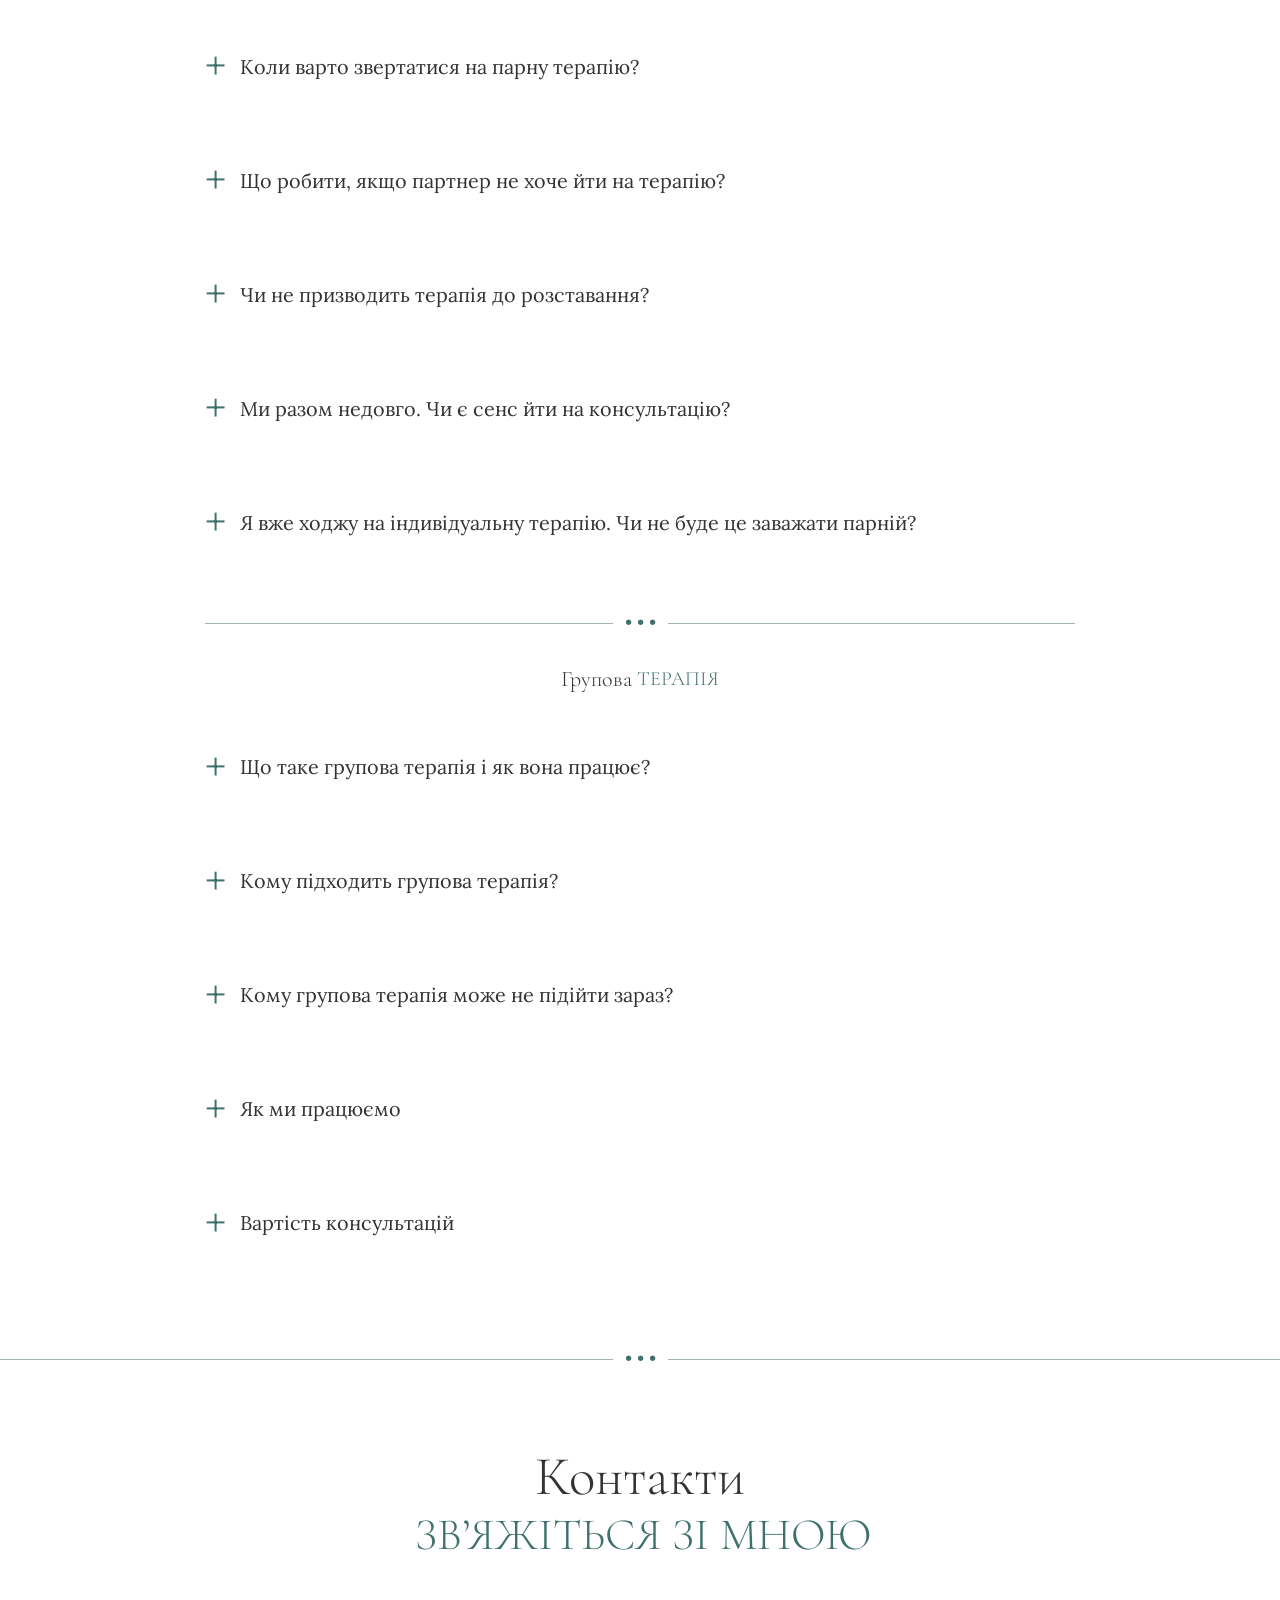
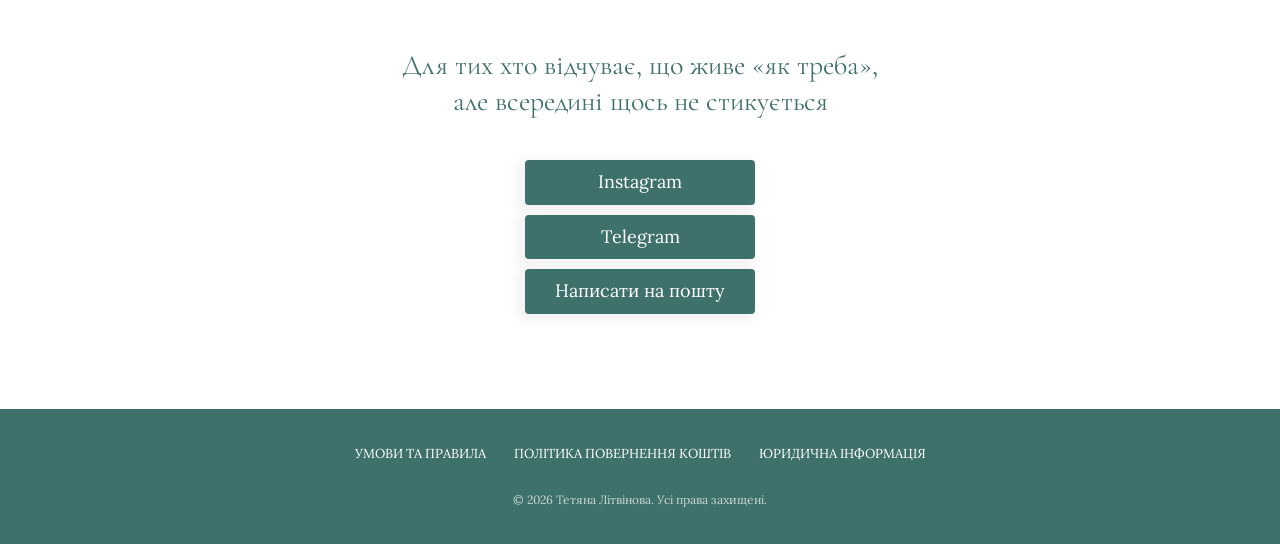
==== commit a2f9f867: "Add files via upload" ====
--- a/index.html
+++ b/index.html
@@ -716,6 +716,9 @@
           <a href="refund-policy.html">ПОЛІТИКА ПОВЕРНЕННЯ КОШТІВ</a>
           <a href="legal.html">ЮРИДИЧНА ІНФОРМАЦІЯ</a>
         </nav>
+        <p class="footer-copyright">
+          © 2026 Тетяна Літвінова. Усі права захищені.
+        </p>
       </div>
     </footer>
 
--- a/styles.css
+++ b/styles.css
@@ -1055,3 +1055,10 @@
     font-size: 12px;
   }
 }
+
+.footer-copyright {
+  margin-top: 25px;
+  text-align: center;
+  font-size: 12px;
+  opacity: 0.7;
+}
